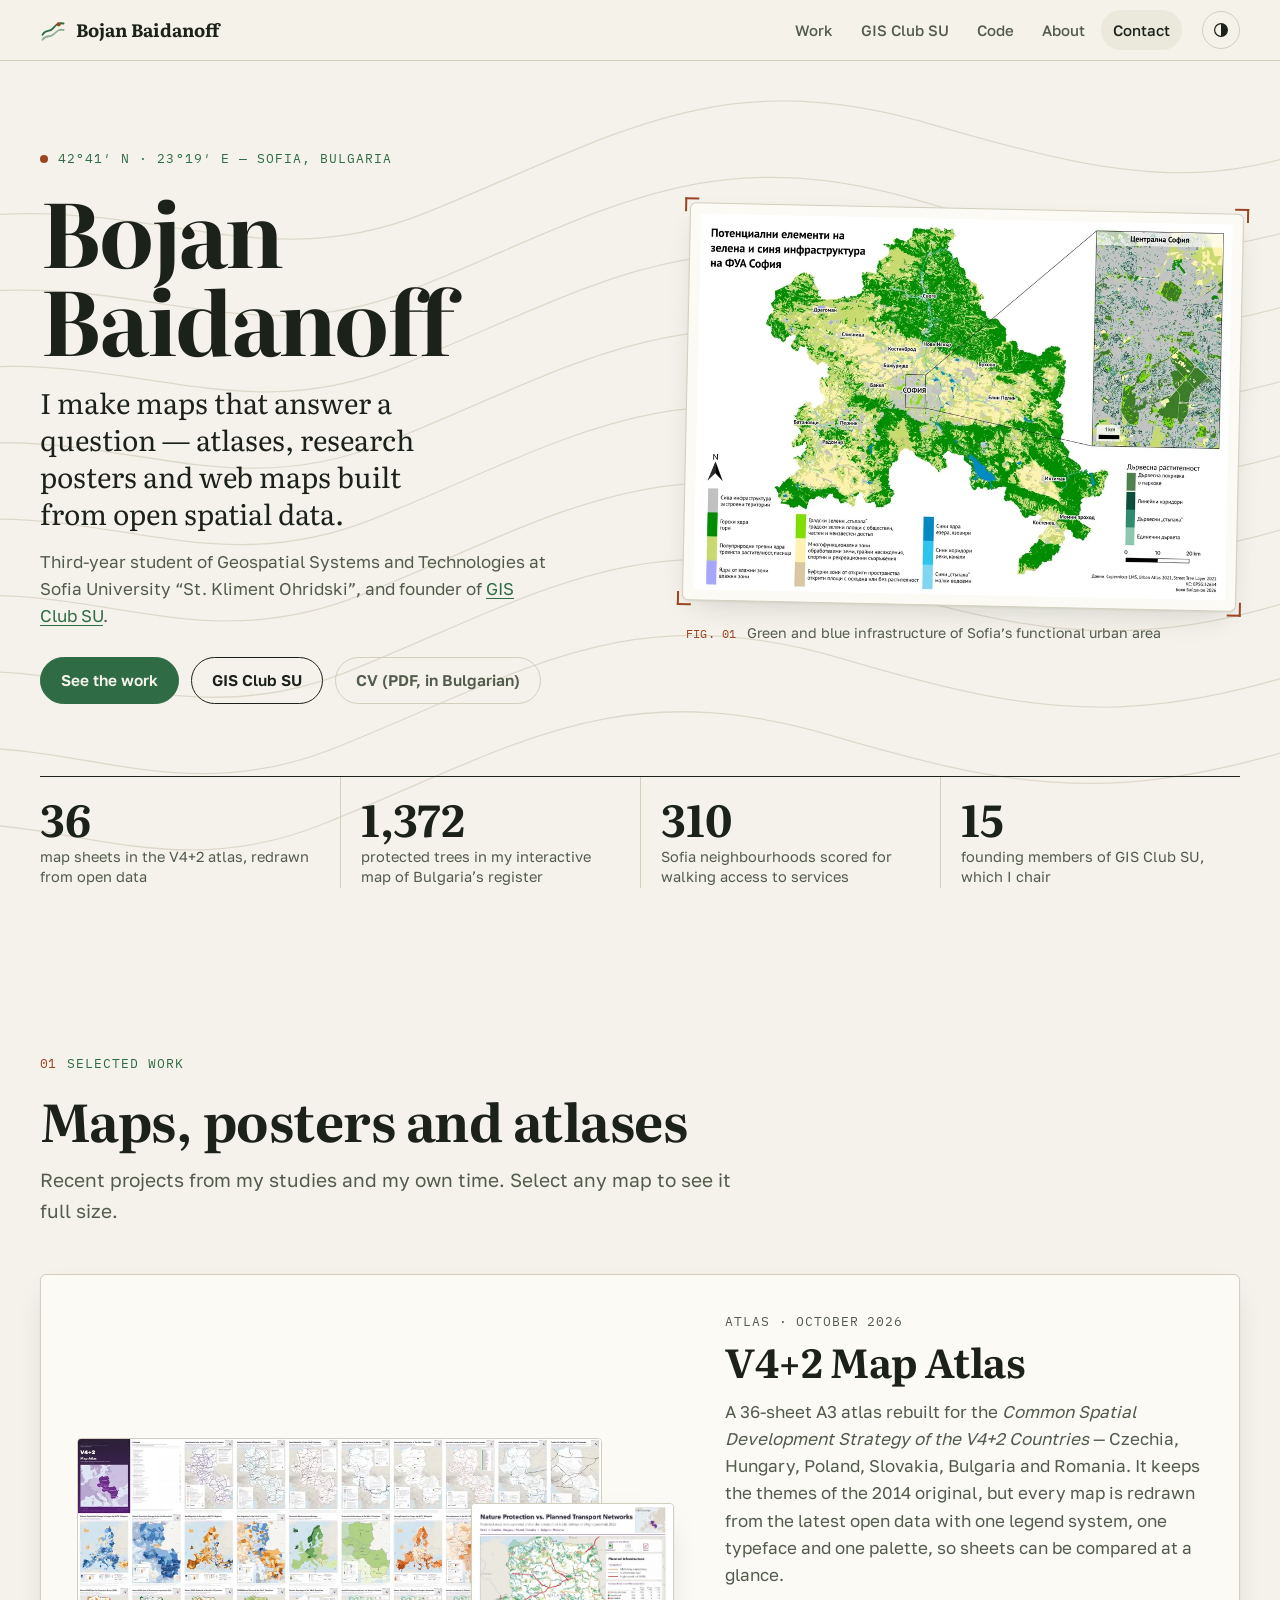
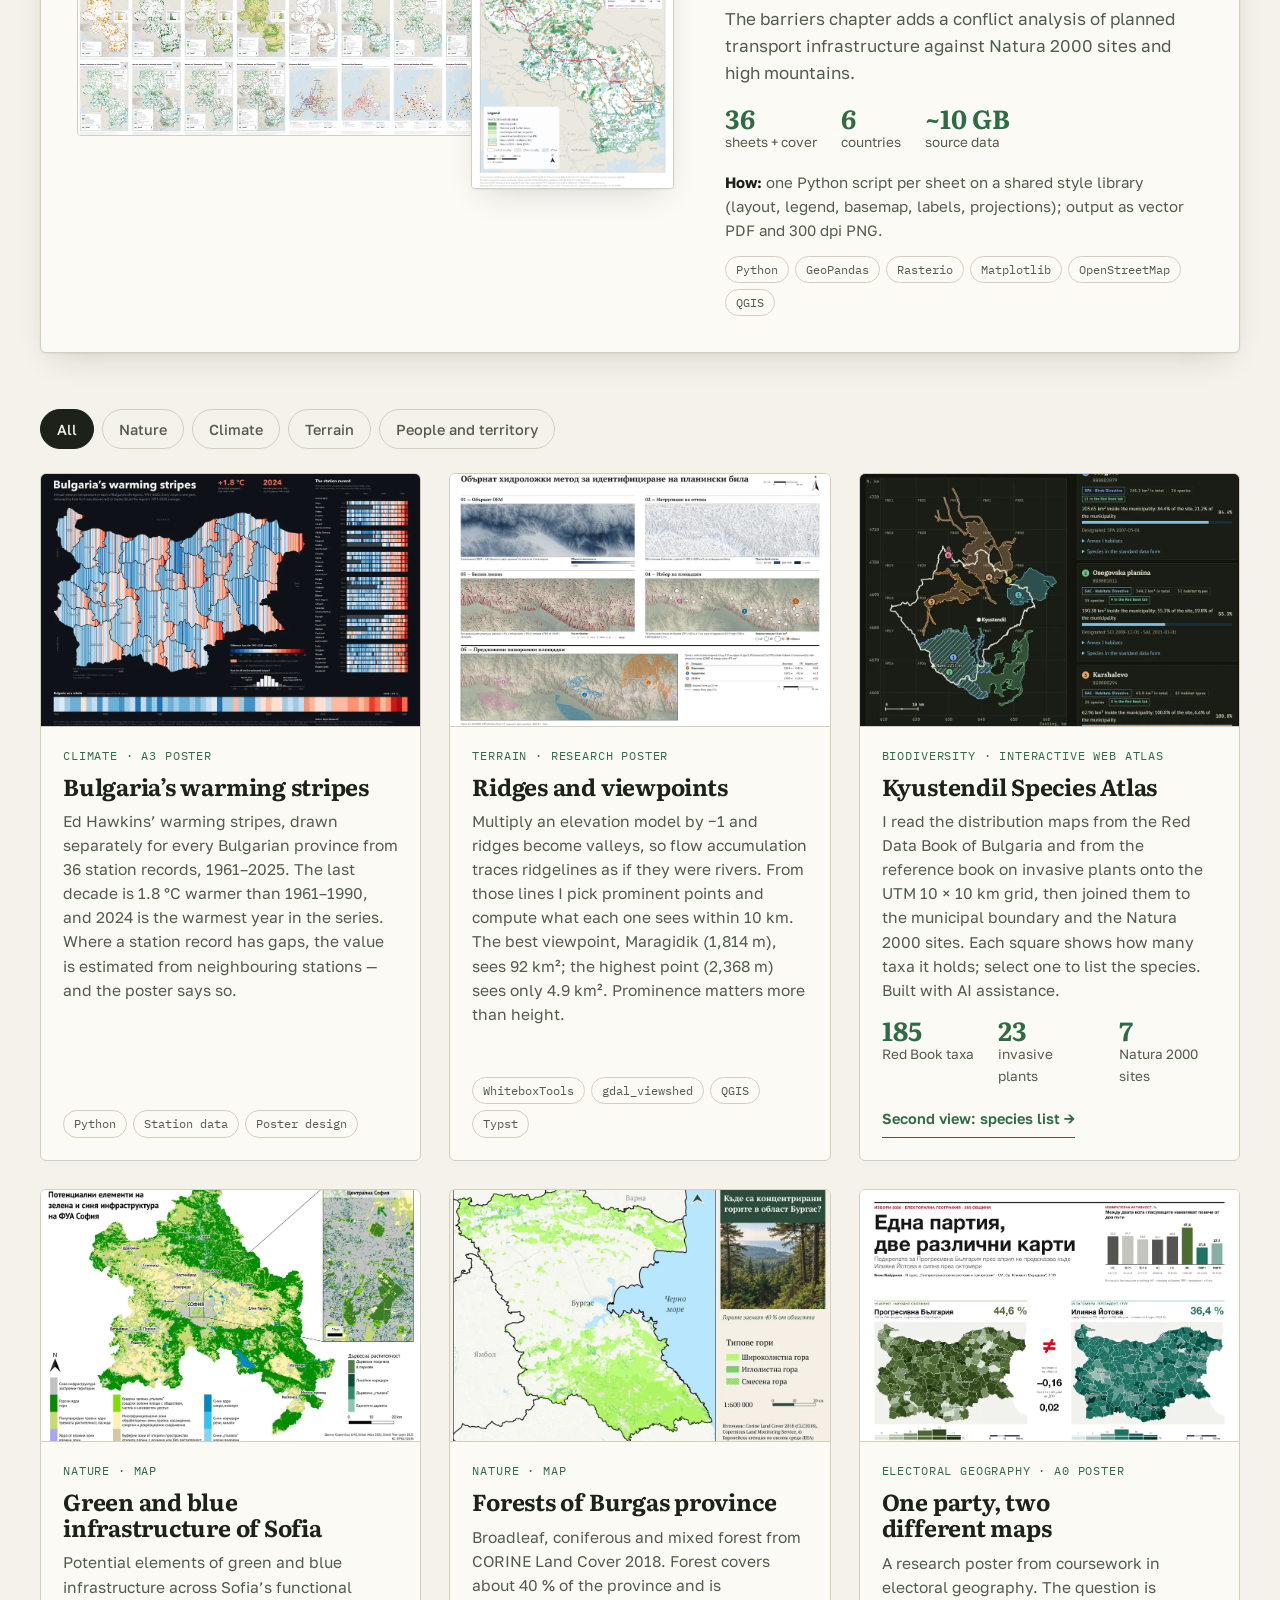
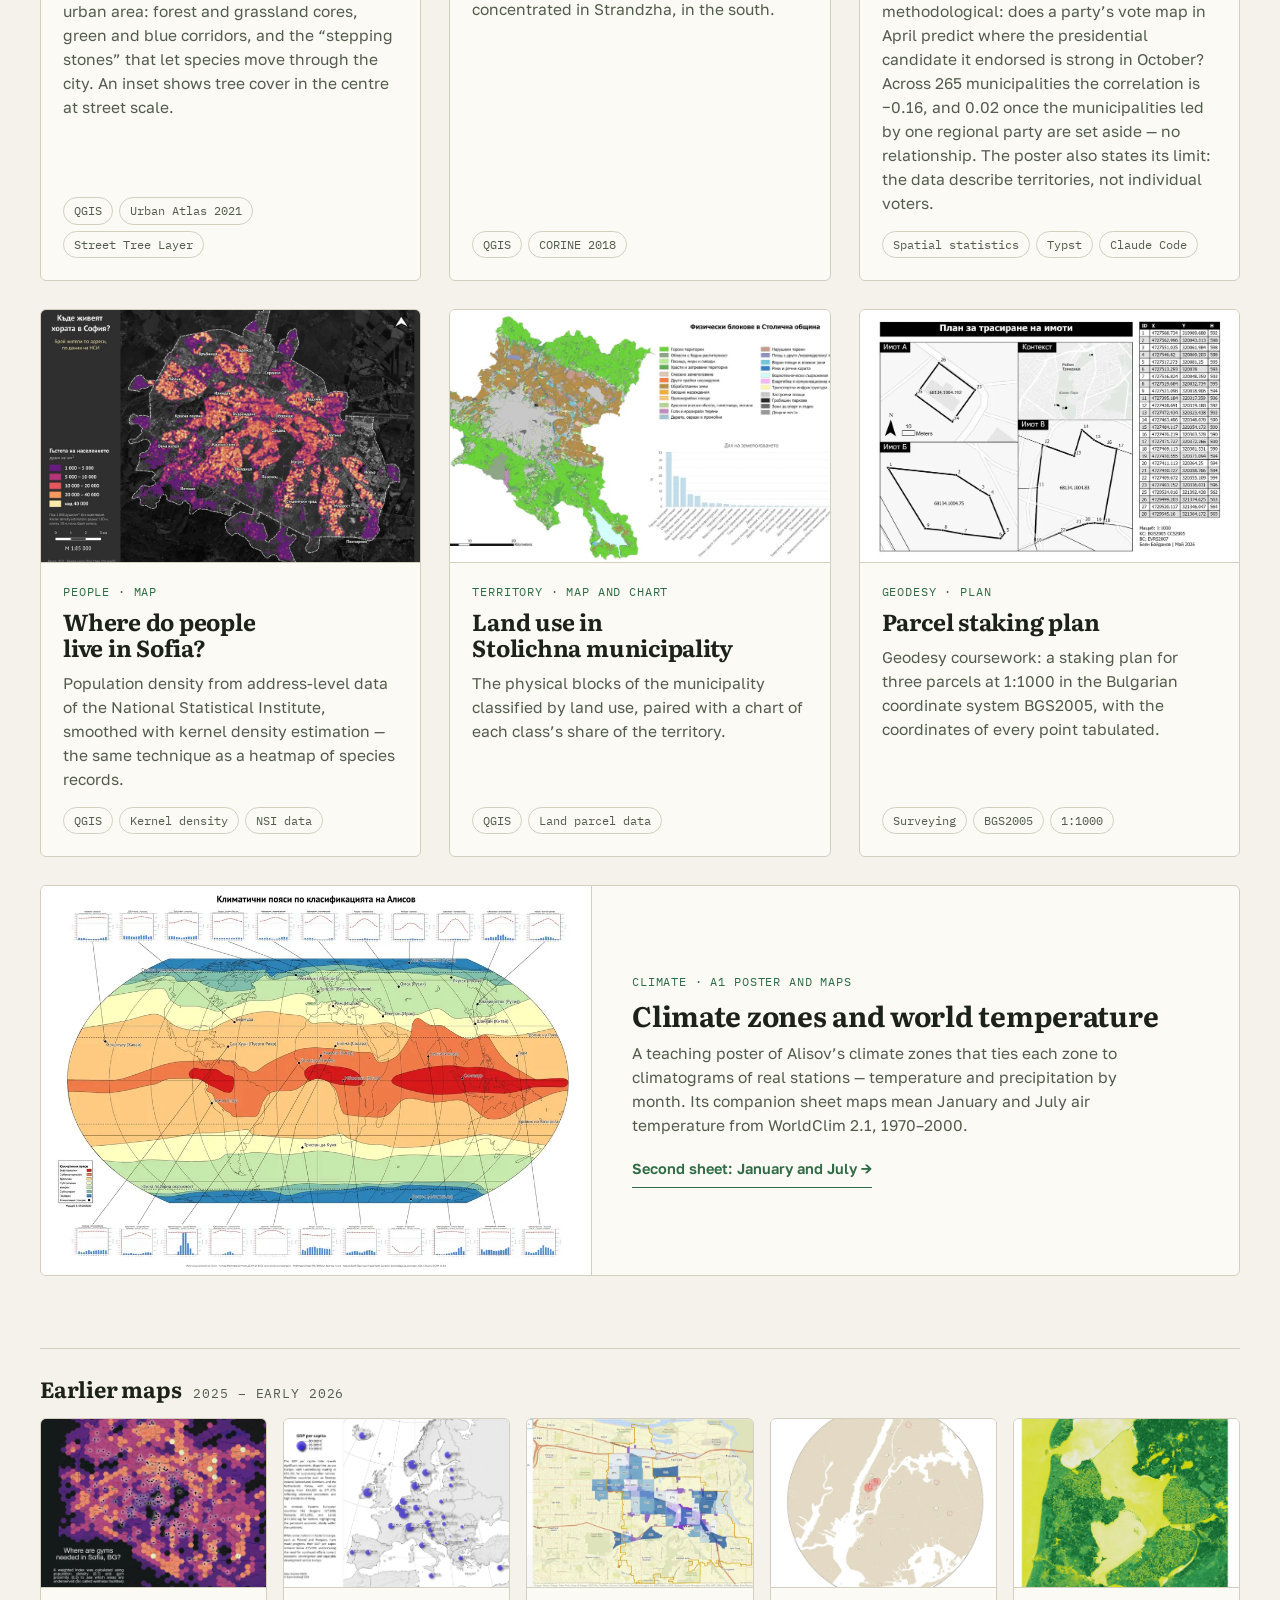
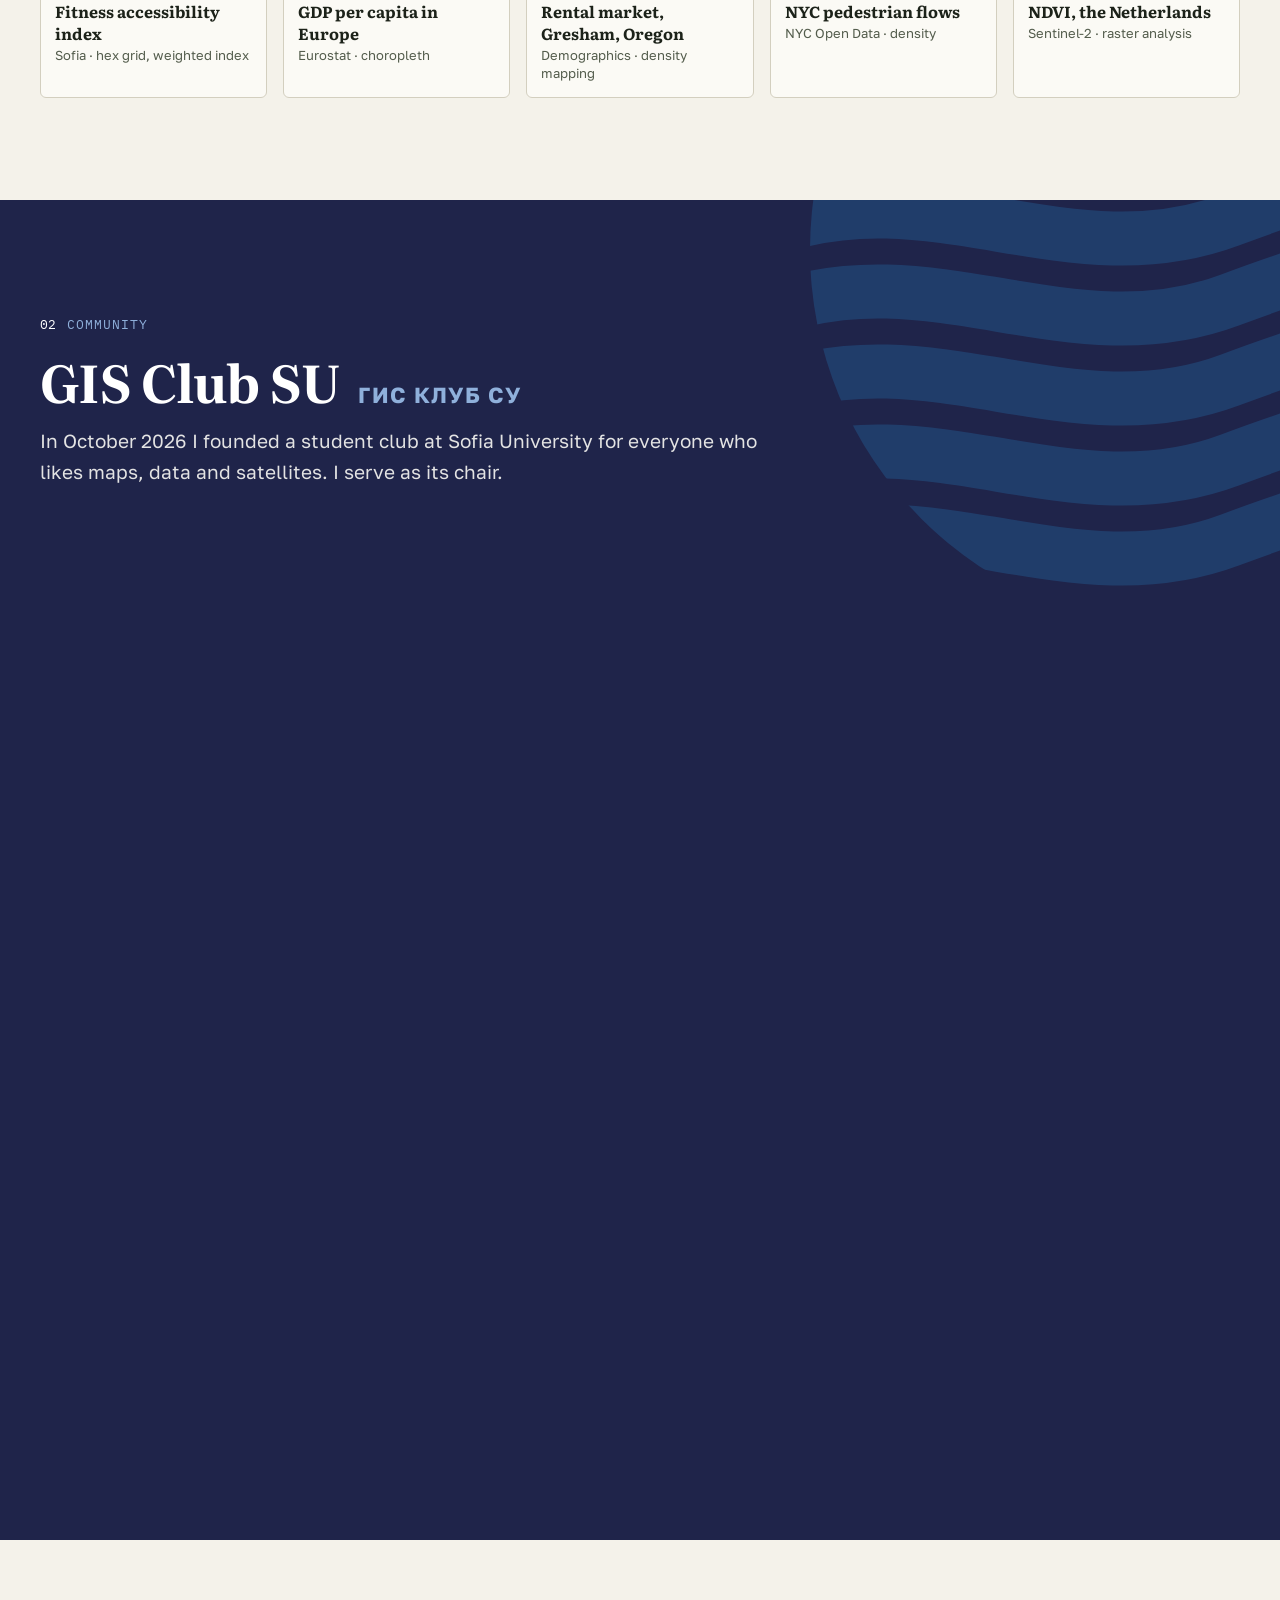
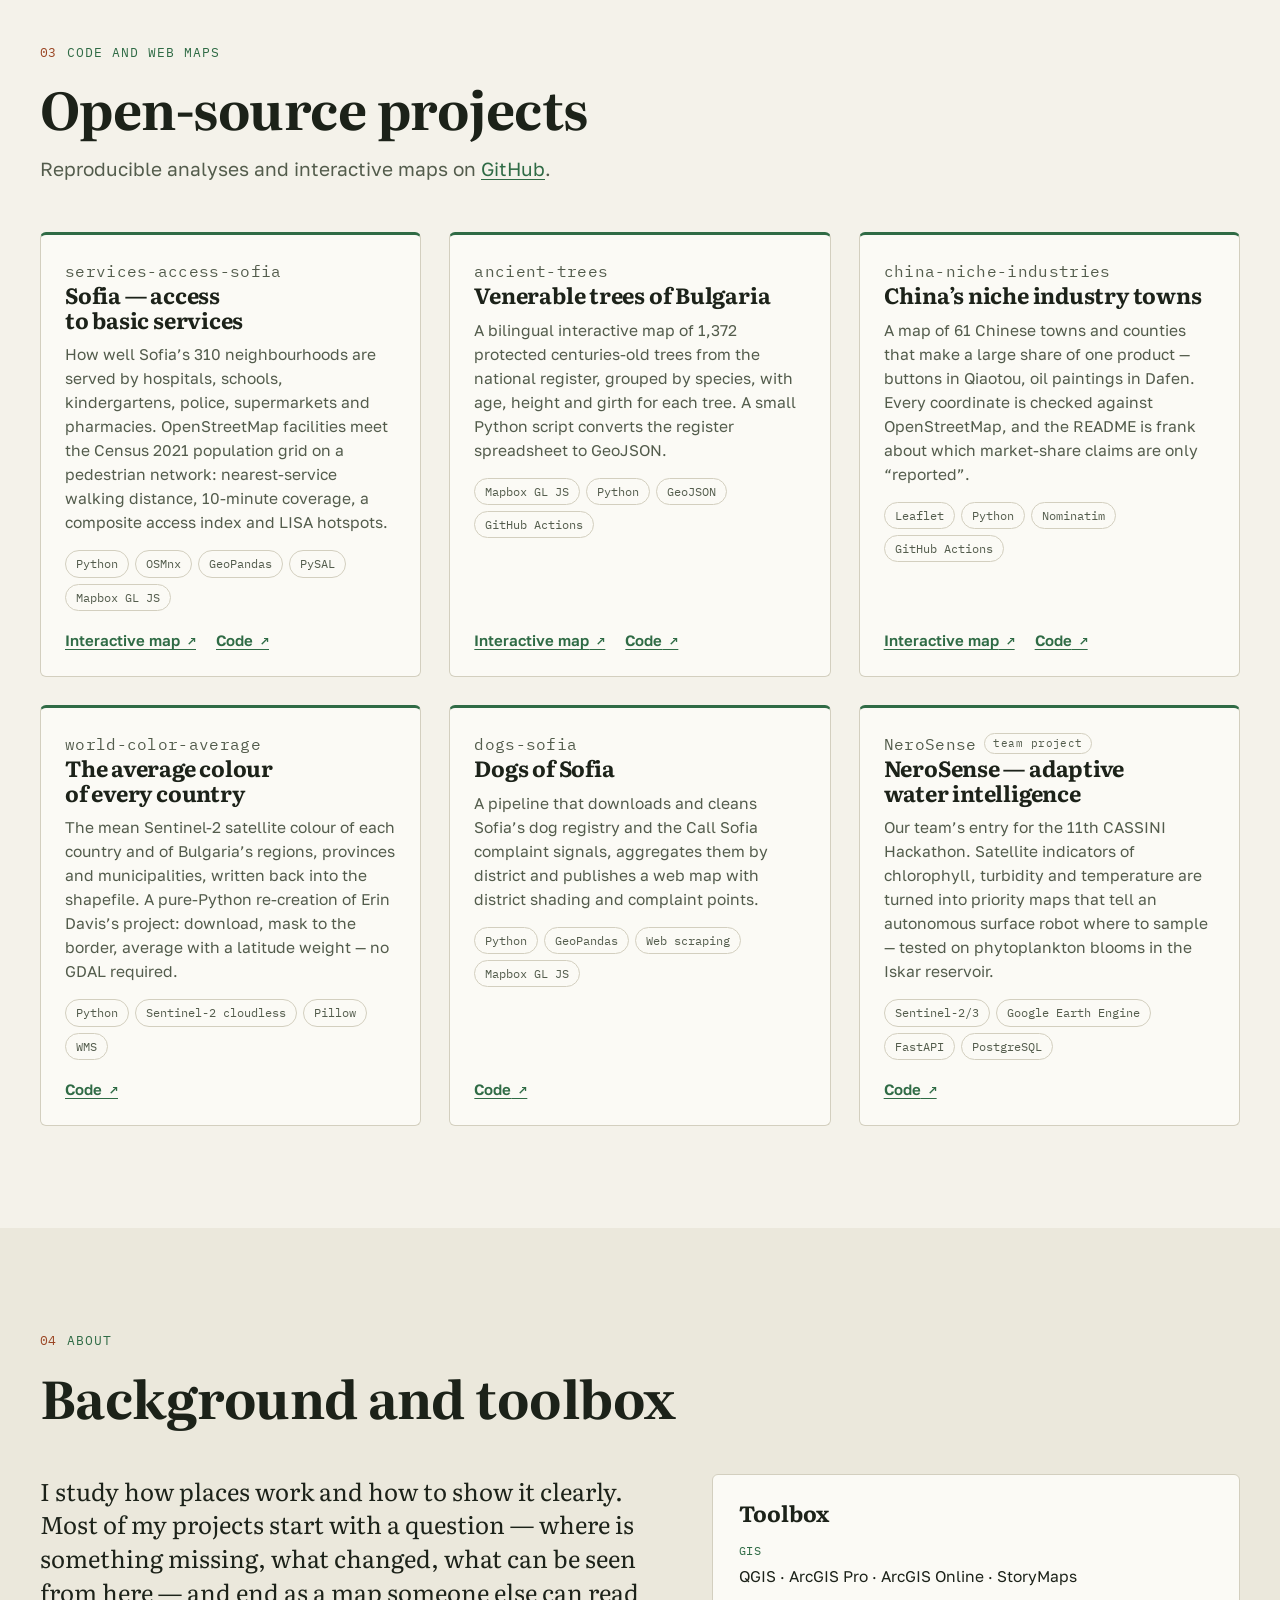
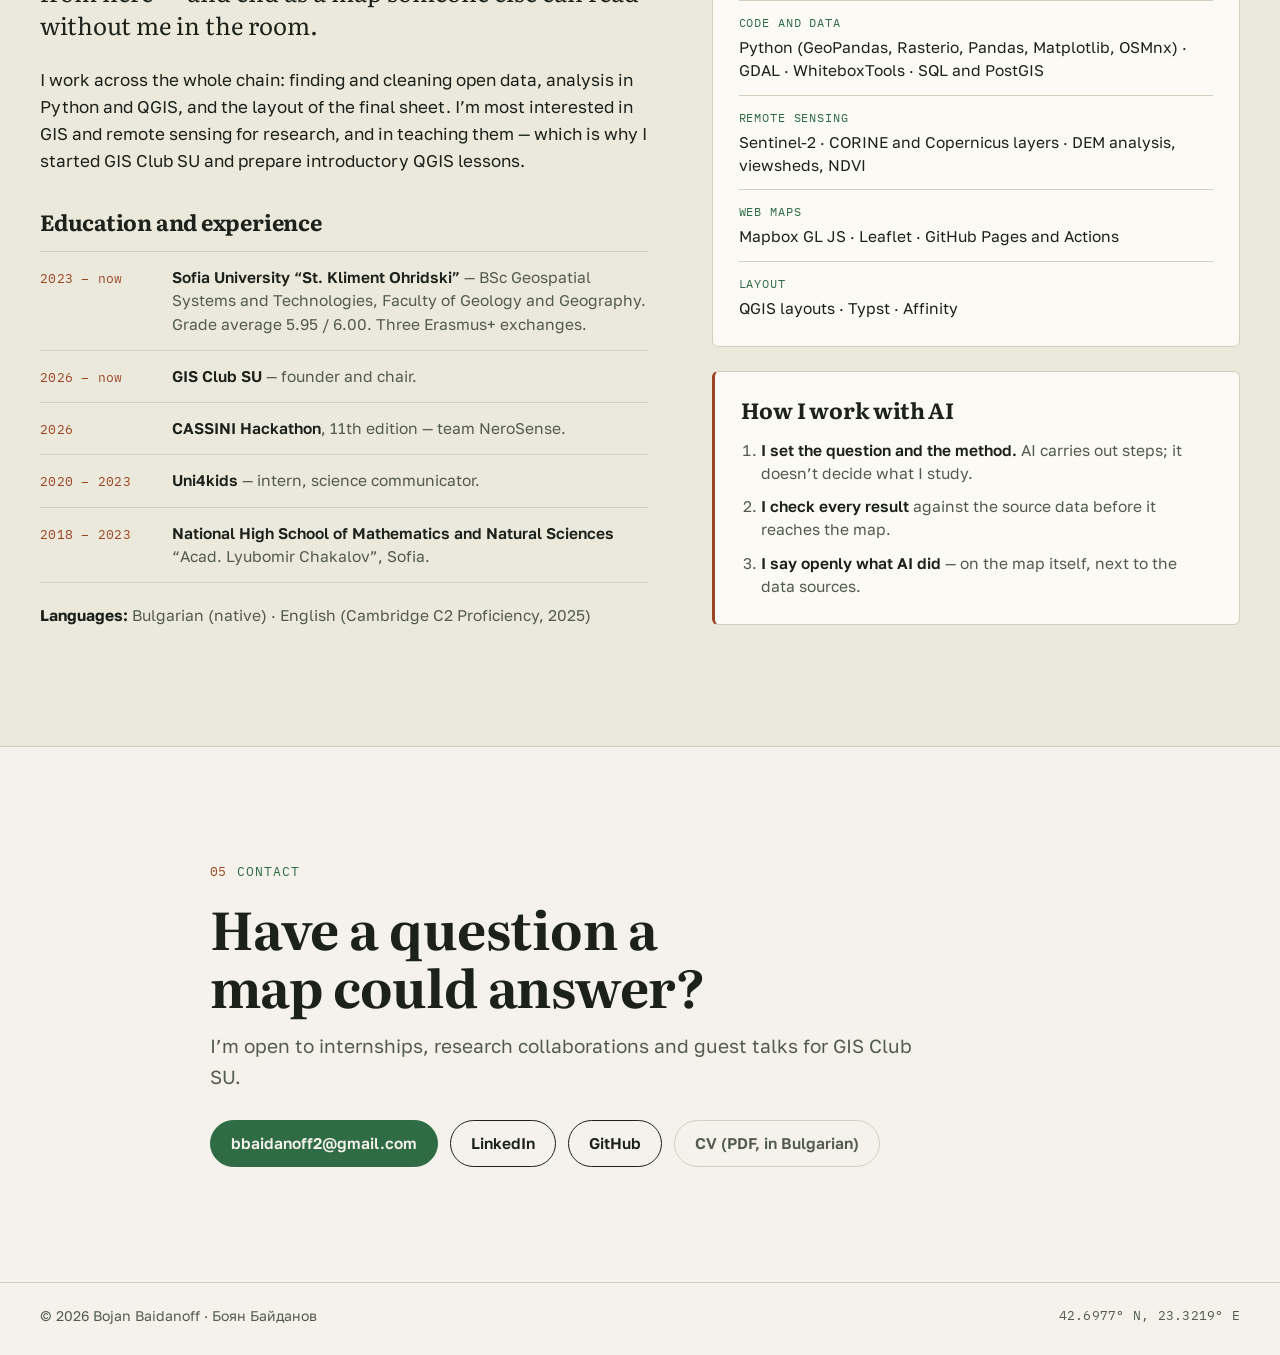
==== index.html @ 21ef4bf0 "Rebuild portfolio as a static site with new projects and GIS Club SU Replace the Jekyll minimal-them" ====
<!doctype html>
<html lang="en">
<head>
<meta charset="utf-8">
<meta name="viewport" content="width=device-width, initial-scale=1">
<title>Bojan Baidanoff — GIS, cartography and spatial analysis</title>
<meta name="description" content="Portfolio of Bojan Baidanoff, Geospatial Systems and Technologies student at Sofia University and founder of GIS Club SU: map atlases, climate and terrain posters, biodiversity web atlases and open-source spatial analysis.">
<meta name="author" content="Bojan Baidanoff">
<link rel="canonical" href="https://bbaid.github.io/">
<meta property="og:type" content="website">
<meta property="og:url" content="https://bbaid.github.io/">
<meta property="og:title" content="Bojan Baidanoff — GIS, cartography and spatial analysis">
<meta property="og:description" content="Map atlases, climate and terrain posters, biodiversity web atlases and open-source spatial analysis. Founder of GIS Club SU at Sofia University.">
<meta property="og:image" content="https://bbaid.github.io/assets/img/og-cover.jpg">
<meta name="twitter:card" content="summary_large_image">
<meta name="theme-color" content="#f4f2ea" media="(prefers-color-scheme: light)">
<meta name="theme-color" content="#141a15" media="(prefers-color-scheme: dark)">
<link rel="icon" href="data:image/svg+xml,%3Csvg xmlns='http://www.w3.org/2000/svg' viewBox='0 0 64 64'%3E%3Crect width='64' height='64' rx='12' fill='%231c2219'/%3E%3Cpath d='M10 44c8-14 14-4 22-14s12-12 22-10' fill='none' stroke='%239fd0a8' stroke-width='4' stroke-linecap='round'/%3E%3Cpath d='M10 54c8-12 16-4 24-12s12-10 20-8' fill='none' stroke='%239fd0a8' stroke-width='4' stroke-linecap='round' opacity='.55'/%3E%3Ccircle cx='44' cy='20' r='5' fill='%23e08a63'/%3E%3C/svg%3E">
<link rel="preconnect" href="https://fonts.googleapis.com">
<link rel="preconnect" href="https://fonts.gstatic.com" crossorigin>
<link href="https://fonts.googleapis.com/css2?family=Golos+Text:wght@400;500;600;700&family=IBM+Plex+Mono:wght@400;500&family=Literata:opsz,wght@7..72,400;7..72,600;7..72,700&display=swap" rel="stylesheet">
<link rel="stylesheet" href="assets/css/style.css">
<script>
/* Apply a saved theme before first paint. */
try { var t = localStorage.getItem('theme'); if (t === 'light' || t === 'dark') document.documentElement.dataset.theme = t; } catch (e) {}
</script>
</head>
<body>
<a class="skip" href="#main">Skip to content</a>

<header class="site-header" id="top">
  <div class="wrap header-row">
    <a class="brand" href="#top" aria-label="Bojan Baidanoff, back to top">
      <svg class="brand-mark" viewBox="0 0 32 32" aria-hidden="true"><path d="M3 22c5-8 8-2 13-8s7-7 13-6" /><path d="M3 28c5-7 9-2 14-7s7-6 12-5" /><circle cx="23" cy="9" r="2.6" /></svg>
      <span class="brand-name">Bojan Baidanoff</span>
    </a>
    <nav class="nav" aria-label="Sections">
      <a href="#work">Work</a>
      <a href="#club">GIS Club SU</a>
      <a href="#code">Code</a>
      <a href="#about">About</a>
      <a href="#contact">Contact</a>
    </nav>
    <button class="theme-toggle" type="button" id="themeToggle" aria-label="Switch colour theme">
      <svg viewBox="0 0 24 24" aria-hidden="true"><circle cx="12" cy="12" r="8.5" /><path d="M12 3.5v17a8.5 8.5 0 0 0 0-17z" class="half" /></svg>
    </button>
  </div>
</header>

<main id="main">

<!-- ───────────── Hero ───────────── -->
<section class="hero">
  <svg class="hero-contours" viewBox="0 0 1200 700" preserveAspectRatio="xMidYMid slice" aria-hidden="true">
    <g fill="none" stroke="currentColor" stroke-width="1">
      <path d="M-20 560C120 500 210 600 360 540S590 420 760 470s250 60 470-30"/>
      <path d="M-20 500C130 440 220 540 370 480S600 360 770 410s250 60 460-30"/>
      <path d="M-20 440C140 380 230 480 380 420S610 300 780 350s250 60 450-30"/>
      <path d="M-20 380C150 320 240 420 390 360S620 240 790 290s250 60 440-30"/>
      <path d="M-20 320C160 260 250 360 400 300S630 180 800 230s250 60 430-30"/>
      <path d="M-20 260C170 200 260 300 410 240S640 120 810 170s250 60 420-30"/>
      <path d="M-20 200C180 140 270 240 420 180S650 60 820 110s250 60 410-30"/>
      <path d="M-20 140C190 80 280 180 430 120S660 0 830 50s250 60 400-30"/>
      <path d="M-20 620C110 560 200 660 350 600S580 480 750 530s250 60 480-30"/>
    </g>
  </svg>
  <div class="wrap hero-grid">
    <div class="hero-text">
      <p class="eyebrow"><span class="dot"></span>42°41′ N · 23°19′ E — Sofia, Bulgaria</p>
      <h1>Bojan Baidanoff</h1>
      <p class="hero-lead">I make maps that answer a question — atlases, research posters and web maps built from open spatial data.</p>
      <p class="hero-sub">Third-year student of Geospatial Systems and Technologies at Sofia University “St. Kliment Ohridski”, and founder of <a href="#club">GIS Club SU</a>.</p>
      <div class="cta-row">
        <a class="btn btn-primary" href="#work">See the work</a>
        <a class="btn" href="#club">GIS Club SU</a>
        <a class="btn btn-ghost" href="CV_Bojan_GIS.pdf">CV (PDF, in Bulgarian)</a>
      </div>
    </div>
    <figure class="hero-map">
      <button class="frame" type="button" data-lightbox data-group="gbi" data-full="assets/img/sofia-green-blue.webp" data-caption="Potential elements of green and blue infrastructure in the functional urban area of Sofia, 2026. Data: Copernicus Land Monitoring Service, Urban Atlas 2021, Street Tree Layer 2021.">
        <img src="assets/img/sofia-green-blue-sm.webp" width="1000" height="707" alt="Map of forest and grassland cores, green corridors and water bodies across the functional urban area of Sofia" fetchpriority="high">
        <span class="tick tl"></span><span class="tick tr"></span><span class="tick bl"></span><span class="tick br"></span>
      </button>
      <figcaption><span class="mono">FIG. 01</span> Green and blue infrastructure of Sofia’s functional urban area</figcaption>
    </figure>
  </div>

  <div class="wrap">
    <dl class="facts">
      <div><dt>36</dt><dd>map sheets in the V4+2 atlas, redrawn from open data</dd></div>
      <div><dt>1,372</dt><dd>protected trees in my interactive map of Bulgaria’s register</dd></div>
      <div><dt>310</dt><dd>Sofia neighbourhoods scored for walking access to services</dd></div>
      <div><dt>15</dt><dd>founding members of GIS Club SU, which I chair</dd></div>
    </dl>
  </div>
</section>

<!-- ───────────── Work ───────────── -->
<section class="section" id="work">
  <div class="wrap">
    <header class="section-head">
      <p class="eyebrow"><span class="mono">01</span> Selected work</p>
      <h2>Maps, posters and atlases</h2>
      <p class="section-lead">Recent projects from my studies and my own time. Select any map to see it full size.</p>
    </header>

    <!-- Featured: V4+2 atlas -->
    <article class="feature reveal">
      <div class="feature-media">
        <button class="shot" type="button" data-lightbox data-group="v4" data-full="assets/img/v4-atlas-overview.webp" data-caption="All sheets of the V4+2 Map Atlas side by side: transport, technical infrastructure, population, economy, environment and barriers.">
          <img src="assets/img/v4-atlas-overview-sm.webp" width="1000" height="565" loading="lazy" alt="Contact sheet of all 36 atlas pages in one consistent style">
        </button>
        <button class="shot shot-inset" type="button" data-lightbox data-group="v4" data-full="assets/img/v4-atlas-sheet.webp" data-caption="Sheet from the barriers chapter: nature protection against planned transport networks in the V4+2 countries.">
          <img src="assets/img/v4-atlas-sheet-sm.webp" width="990" height="1400" loading="lazy" alt="Atlas sheet showing protected areas and planned transport corridors across six countries">
        </button>
      </div>
      <div class="feature-body">
        <p class="kicker">Atlas · October 2026</p>
        <h3>V4+2 Map Atlas</h3>
        <p>A 36-sheet A3 atlas rebuilt for the <em>Common Spatial Development Strategy of the V4+2 Countries</em> — Czechia, Hungary, Poland, Slovakia, Bulgaria and Romania. It keeps the themes of the 2014 original, but every map is redrawn from the latest open data with one legend system, one typeface and one palette, so sheets can be compared at a glance.</p>
        <p>The barriers chapter adds a conflict analysis of planned transport infrastructure against Natura 2000 sites and high mountains.</p>
        <dl class="mini-facts">
          <div><dt>36</dt><dd>sheets + cover</dd></div>
          <div><dt>6</dt><dd>countries</dd></div>
          <div><dt>~10 GB</dt><dd>source data</dd></div>
        </dl>
        <p class="method"><b>How:</b> one Python script per sheet on a shared style library (layout, legend, basemap, labels, projections); output as vector PDF and 300 dpi PNG.</p>
        <ul class="tags"><li>Python</li><li>GeoPandas</li><li>Rasterio</li><li>Matplotlib</li><li>OpenStreetMap</li><li>QGIS</li></ul>
      </div>
    </article>

    <div class="filters" role="group" aria-label="Filter projects by theme">
      <button type="button" class="chip is-active" data-filter="all" aria-pressed="true">All</button>
      <button type="button" class="chip" data-filter="nature" aria-pressed="false">Nature</button>
      <button type="button" class="chip" data-filter="climate" aria-pressed="false">Climate</button>
      <button type="button" class="chip" data-filter="terrain" aria-pressed="false">Terrain</button>
      <button type="button" class="chip" data-filter="people" aria-pressed="false">People and territory</button>
    </div>

    <div class="grid" id="projectGrid">

      <article class="card reveal" data-cat="climate">
        <button class="card-media" type="button" data-lightbox data-group="stripes" data-full="assets/img/warming-stripes.webp" data-caption="Bulgaria’s warming stripes: one set of stripes per province, 1961–2025, with the records of 36 stations.">
          <img src="assets/img/warming-stripes-sm.webp" width="1000" height="707" loading="lazy" alt="Dark poster of Bulgaria where each province is filled with blue-to-red climate stripes">
        </button>
        <div class="card-body">
          <p class="kicker">Climate · A3 poster</p>
          <h3>Bulgaria’s warming stripes</h3>
          <p>Ed Hawkins’ warming stripes, drawn separately for every Bulgarian province from 36 station records, 1961–2025. The last decade is 1.8 °C warmer than 1961–1990, and 2024 is the warmest year in the series. Where a station record has gaps, the value is estimated from neighbouring stations — and the poster says so.</p>
          <ul class="tags"><li>Python</li><li>Station data</li><li>Poster design</li></ul>
        </div>
      </article>

      <article class="card reveal" data-cat="terrain">
        <button class="card-media" type="button" data-lightbox data-group="ridges" data-full="assets/img/ridges-viewpoints.webp" data-caption="An inverted hydrological method for identifying mountain ridges, in five steps: inverted DEM, flow accumulation, ridgelines, viewpoint selection and visibility.">
          <img src="assets/img/ridges-viewpoints-sm.webp" width="1000" height="707" loading="lazy" alt="Five-panel poster showing an inverted elevation model, flow accumulation, ridgelines and viewsheds">
        </button>
        <div class="card-body">
          <p class="kicker">Terrain · Research poster</p>
          <h3>Ridges and viewpoints</h3>
          <p>Multiply an elevation model by −1 and ridges become valleys, so flow accumulation traces ridgelines as if they were rivers. From those lines I pick prominent points and compute what each one sees within 10 km. The best viewpoint, Maragidik (1,814 m), sees 92 km²; the highest point (2,368 m) sees only 4.9 km². Prominence matters more than height.</p>
          <ul class="tags"><li>WhiteboxTools</li><li>gdal_viewshed</li><li>QGIS</li><li>Typst</li></ul>
        </div>
      </article>

      <article class="card reveal" data-cat="nature">
        <button class="card-media" type="button" data-lightbox data-group="kyustendil" data-full="assets/img/kyustendil-atlas.webp" data-caption="Kyustendil Species Atlas: Natura 2000 sites over the UTM 10 × 10 km grid, with each site’s overlap with the municipality.">
          <img src="assets/img/kyustendil-atlas-sm.webp" width="1000" height="832" loading="lazy" alt="Dark web interface with a map of Kyustendil municipality, protected sites and a 10 km grid">
        </button>
        <div class="card-body">
          <p class="kicker">Biodiversity · Interactive web atlas</p>
          <h3>Kyustendil Species Atlas</h3>
          <p>I read the distribution maps from the Red Data Book of Bulgaria and from the reference book on invasive plants onto the UTM 10 × 10 km grid, then joined them to the municipal boundary and the Natura 2000 sites. Each square shows how many taxa it holds; select one to list the species. Built with AI assistance.</p>
          <dl class="mini-facts">
            <div><dt>185</dt><dd>Red Book taxa</dd></div>
            <div><dt>23</dt><dd>invasive plants</dd></div>
            <div><dt>7</dt><dd>Natura 2000 sites</dd></div>
          </dl>
          <button class="more" type="button" data-lightbox data-group="kyustendil" data-full="assets/img/kyustendil-species.webp" data-caption="Kyustendil Species Atlas: selecting a grid square lists its invasive plants with photos and field notes.">Second view: species list →</button>
        </div>
      </article>

      <article class="card reveal" data-cat="nature">
        <button class="card-media" type="button" data-lightbox data-group="gbi" data-full="assets/img/sofia-green-blue.webp" data-caption="Potential elements of green and blue infrastructure in the functional urban area of Sofia, 2026. Data: Copernicus Land Monitoring Service, Urban Atlas 2021, Street Tree Layer 2021.">
          <img src="assets/img/sofia-green-blue-sm.webp" width="1000" height="707" loading="lazy" alt="Map of forest cores, grassland cores, corridors and water bodies around Sofia, with an inset of the city centre">
        </button>
        <div class="card-body">
          <p class="kicker">Nature · Map</p>
          <h3>Green and blue infrastructure of Sofia</h3>
          <p>Potential elements of green and blue infrastructure across Sofia’s functional urban area: forest and grassland cores, green and blue corridors, and the “stepping stones” that let species move through the city. An inset shows tree cover in the centre at street scale.</p>
          <ul class="tags"><li>QGIS</li><li>Urban Atlas 2021</li><li>Street Tree Layer</li></ul>
        </div>
      </article>

      <article class="card reveal" data-cat="nature">
        <button class="card-media" type="button" data-lightbox data-group="burgas" data-full="assets/img/burgas-forests.webp" data-caption="Where are the forests of Burgas province concentrated? Broadleaf, coniferous and mixed forest from CORINE Land Cover 2018.">
          <img src="assets/img/burgas-forests-sm.webp" width="1000" height="708" loading="lazy" alt="Map of Burgas province with forest cover in shades of green, densest in the south">
        </button>
        <div class="card-body">
          <p class="kicker">Nature · Map</p>
          <h3>Forests of Burgas province</h3>
          <p>Broadleaf, coniferous and mixed forest from CORINE Land Cover 2018. Forest covers about 40 % of the province and is concentrated in Strandzha, in the south.</p>
          <ul class="tags"><li>QGIS</li><li>CORINE 2018</li></ul>
        </div>
      </article>

      <article class="card reveal" data-cat="people">
        <button class="card-media media-top" type="button" data-lightbox data-group="elections" data-full="assets/img/elections-2026.webp" data-caption="“One party, two different maps” — A0 research poster on the electoral geography of Bulgaria’s 2026 elections across 265 municipalities.">
          <img src="assets/img/elections-2026-sm.webp" width="991" height="1400" loading="lazy" alt="Research poster with two choropleth maps of Bulgaria by municipality, a turnout chart and a scatter plot">
        </button>
        <div class="card-body">
          <p class="kicker">Electoral geography · A0 poster</p>
          <h3>One party, two different maps</h3>
          <p>A research poster from coursework in electoral geography. The question is methodological: does a party’s vote map in April predict where the presidential candidate it endorsed is strong in October? Across 265 municipalities the correlation is −0.16, and 0.02 once the municipalities led by one regional party are set aside — no relationship. The poster also states its limit: the data describe territories, not individual voters.</p>
          <ul class="tags"><li>Spatial statistics</li><li>Typst</li><li>Claude Code</li></ul>
        </div>
      </article>

      <article class="card reveal" data-cat="people">
        <button class="card-media" type="button" data-lightbox data-group="population" data-full="assets/img/sofia-population.webp" data-caption="Where do people live in Sofia? Population density from address-level NSI data, smoothed with kernel density estimation.">
          <img src="assets/img/sofia-population-sm.webp" width="1000" height="708" loading="lazy" alt="Dark map of Sofia with population density glowing from purple to orange">
        </button>
        <div class="card-body">
          <p class="kicker">People · Map</p>
          <h3>Where do people live in Sofia?</h3>
          <p>Population density from address-level data of the National Statistical Institute, smoothed with kernel density estimation — the same technique as a heatmap of species records.</p>
          <ul class="tags"><li>QGIS</li><li>Kernel density</li><li>NSI data</li></ul>
        </div>
      </article>

      <article class="card reveal" data-cat="people">
        <button class="card-media" type="button" data-lightbox data-group="landuse" data-full="assets/img/stolichna-landuse.webp" data-caption="Physical blocks in Stolichna municipality by land use, with a chart of each class’s share.">
          <img src="assets/img/stolichna-landuse-sm.webp" width="1000" height="563" loading="lazy" alt="Land-use map of Stolichna municipality next to a bar chart of land-use shares">
        </button>
        <div class="card-body">
          <p class="kicker">Territory · Map and chart</p>
          <h3>Land use in Stolichna municipality</h3>
          <p>The physical blocks of the municipality classified by land use, paired with a chart of each class’s share of the territory.</p>
          <ul class="tags"><li>QGIS</li><li>Land parcel data</li></ul>
        </div>
      </article>

      <article class="card reveal" data-cat="people terrain">
        <button class="card-media" type="button" data-lightbox data-group="staking" data-full="assets/img/staking-plan.webp" data-caption="Staking plan for three parcels at 1:1000 in the Bulgarian coordinate system BGS2005, with the coordinate table of every point.">
          <img src="assets/img/staking-plan-sm.webp" width="1000" height="707" loading="lazy" alt="Black and white survey plan of three parcels with a table of point coordinates">
        </button>
        <div class="card-body">
          <p class="kicker">Geodesy · Plan</p>
          <h3>Parcel staking plan</h3>
          <p>Geodesy coursework: a staking plan for three parcels at 1:1000 in the Bulgarian coordinate system BGS2005, with the coordinates of every point tabulated.</p>
          <ul class="tags"><li>Surveying</li><li>BGS2005</li><li>1:1000</li></ul>
        </div>
      </article>

      <article class="card card-wide reveal" data-cat="climate">
        <button class="card-media" type="button" data-lightbox data-group="climate" data-full="assets/img/alisov-climate.webp" data-caption="Climate zones after Alisov’s classification, with climatograms of stations around the world (A1 poster).">
          <img src="assets/img/alisov-climate-sm.webp" width="1000" height="707" loading="lazy" alt="World map of climate zones in warm and cool bands, surrounded by small station climatograms">
        </button>
        <div class="card-body">
          <p class="kicker">Climate · A1 poster and maps</p>
          <h3>Climate zones and world temperature</h3>
          <p>A teaching poster of Alisov’s climate zones that ties each zone to climatograms of real stations — temperature and precipitation by month. Its companion sheet maps mean January and July air temperature from WorldClim 2.1, 1970–2000.</p>
          <button class="more" type="button" data-lightbox data-group="climate" data-full="assets/img/world-temperature.webp" data-caption="Mean monthly air temperature in January and July, 1970–2000. Source: WorldClim 2.1.">Second sheet: January and July →</button>
        </div>
      </article>

    </div>

    <!-- Earlier work -->
    <div class="earlier reveal">
      <h3 class="sub-head">Earlier maps <span class="mono">2025 – early 2026</span></h3>
      <div class="strip">
        <button class="tile" type="button" data-lightbox data-group="earlier" data-full="assets/img/gym-sofia.webp" data-caption="Where are gyms needed in Sofia? A weighted index on a hexagonal grid: population density (0.7) and distance to the nearest gym (0.3). Data: Meta population, OpenStreetMap.">
          <img src="assets/img/gym-sofia-sm.webp" width="1000" height="1000" loading="lazy" alt="Hexagonal grid map of Sofia in purple and orange showing the need for gyms">
          <span><b>Fitness accessibility index</b>Sofia · hex grid, weighted index</span>
        </button>
        <button class="tile" type="button" data-lightbox data-group="earlier" data-full="assets/img/gdp-europe.webp" data-caption="GDP per capita across Europe, from Eurostat data.">
          <img src="assets/img/gdp-europe-sm.webp" width="1000" height="701" loading="lazy" alt="Choropleth map of Europe by GDP per capita">
          <span><b>GDP per capita in Europe</b>Eurostat · choropleth</span>
        </button>
        <button class="tile" type="button" data-lightbox data-group="earlier" data-full="assets/img/gresham-rentals.webp" data-caption="Rental unit density against age demographics in Gresham, Oregon.">
          <img src="assets/img/gresham-rentals-sm.webp" width="1000" height="456" loading="lazy" alt="Map of Gresham, Oregon showing rental unit density">
          <span><b>Rental market, Gresham, Oregon</b>Demographics · density mapping</span>
        </button>
        <button class="tile" type="button" data-lightbox data-group="earlier" data-full="assets/img/nyc-pedestrians.webp" data-caption="High-traffic pedestrian corridors in New York City, from NYC Open Data.">
          <img src="assets/img/nyc-pedestrians-sm.webp" width="990" height="1400" loading="lazy" alt="Vertical map of Manhattan with pedestrian flow highlighted">
          <span><b>NYC pedestrian flows</b>NYC Open Data · density</span>
        </button>
        <button class="tile" type="button" data-lightbox data-group="earlier" data-full="assets/img/netherlands-ndvi.webp" data-caption="NDVI from Sentinel-2 imagery over the Netherlands.">
          <img src="assets/img/netherlands-ndvi-sm.webp" width="990" height="1400" loading="lazy" alt="Satellite-derived vegetation index map of the Netherlands">
          <span><b>NDVI, the Netherlands</b>Sentinel-2 · raster analysis</span>
        </button>
      </div>
    </div>
  </div>
</section>

<!-- ───────────── GIS Club SU ───────────── -->
<section class="club" id="club">
  <svg class="club-relief" viewBox="0 0 760 760" aria-hidden="true">
    <defs><clipPath id="reliefClip"><circle cx="380" cy="380" r="380"/></clipPath></defs>
    <g clip-path="url(#reliefClip)" fill="none" stroke-linecap="butt">
      <path d="M-40 120C120 60 260 170 420 110s260-80 400-10" stroke-width="54"/>
      <path d="M-40 200C120 140 260 250 420 190s260-80 400-10" stroke-width="54"/>
      <path d="M-40 280C120 220 260 330 420 270s260-80 400-10" stroke-width="54"/>
      <path d="M-40 360C120 300 260 410 420 350s260-80 400-10" stroke-width="54"/>
      <path d="M-40 440C120 380 260 490 420 430s260-80 400-10" stroke-width="54"/>
      <path d="M-40 520C120 460 260 570 420 510s260-80 400-10" stroke-width="54"/>
      <path d="M-40 600C120 540 260 650 420 590s260-80 400-10" stroke-width="54"/>
      <path d="M-40 680C120 620 260 730 420 670s260-80 400-10" stroke-width="54"/>
      <path d="M-40 40C120 -20 260 90 420 30s260-80 400-10" stroke-width="54"/>
    </g>
  </svg>
  <div class="wrap club-wrap">
    <header class="section-head">
      <p class="eyebrow"><span class="mono">02</span> Community</p>
      <h2>GIS Club SU <span class="cyr" lang="bg">ГИС клуб СУ</span></h2>
      <p class="section-lead">In October 2026 I founded a student club at Sofia University for everyone who likes maps, data and satellites. I serve as its chair.</p>
    </header>

    <div class="club-grid">
      <div class="club-story reveal">
        <p>The founding general assembly on 9 October 2026 adopted the club’s statute and elected me chair. Fifteen students signed the founding protocol. The statute sets out how the club runs — a general assembly, a managing board and a chair elected each academic year — so that every next generation can pick up where the last one stopped.</p>
        <p>Membership is free and open to students, lecturers, PhD students and anyone interested in GIS and remote sensing. ArcGIS or QGIS, everyone is welcome.</p>

        <h3 class="club-sub">What the club is for</h3>
        <ul class="club-goals">
          <li><b>Make geospatial technology visible</b> to students and to the public.</li>
          <li><b>Build an informal community</b> where students and lecturers share knowledge and ideas.</li>
          <li><b>Support members’ growth</b>, academic and professional.</li>
          <li><b>Connect the university with industry</b> in geospatial technology.</li>
        </ul>

        <h3 class="club-sub">How</h3>
        <p class="club-how">Public lectures, seminars and workshops · guest speakers from academia and industry · hackathons and map challenges · field trips · partnerships with departments and organisations.</p>

        <p class="club-note">I also designed the club’s visual identity: a Swiss-style system in navy and stepped blues, built around contour bands and a point-cloud image of the university’s Rectorate.</p>
      </div>

      <aside class="club-side reveal">
        <ol class="timeline">
          <li>
            <p class="when">9 October 2026</p>
            <p class="what">Founding general assembly</p>
            <p class="where">Statute adopted · chair elected</p>
          </li>
          <li>
            <p class="when">11 November 2026</p>
            <p class="what">First seminar: Introduction to GIS</p>
            <p class="where">Hands-on with QGIS, using a worksheet I prepared · Room 287, north wing of the Rectorate</p>
          </li>
          <li class="next">
            <p class="when">Next</p>
            <p class="what">Lectures, workshops, hackathons</p>
            <p class="where">Map challenges, field trips and meetings with specialists from the university and industry</p>
          </li>
        </ol>
        <figure class="club-post">
          <button class="shot" type="button" data-lightbox data-group="club" data-full="assets/img/club-seminar.webp" data-caption="Announcement for the first seminar of GIS Club SU, 11 November 2026: “Introduction to GIS — we’ll work with real GIS software (QGIS)”.">
            <img src="assets/img/club-seminar-sm.webp" width="1000" height="1000" loading="lazy" alt="Navy announcement poster in Bulgarian for the club’s first seminar, with contour lines and the club emblem">
          </button>
          <figcaption>
            <img class="emblem" src="assets/img/club-emblem-sm.webp" width="574" height="574" loading="lazy" alt="Club emblem: the Rectorate of Sofia University rendered as a coloured point cloud">
            <span>Announcement for the first seminar, in the club’s visual identity</span>
          </figcaption>
        </figure>
      </aside>
    </div>
  </div>
</section>

<!-- ───────────── Code ───────────── -->
<section class="section" id="code">
  <div class="wrap">
    <header class="section-head">
      <p class="eyebrow"><span class="mono">03</span> Code and web maps</p>
      <h2>Open-source projects</h2>
      <p class="section-lead">Reproducible analyses and interactive maps on <a href="https://github.com/bbaid">GitHub</a>.</p>
    </header>

    <div class="repos">
      <article class="repo reveal">
        <p class="repo-name mono">services-access-sofia</p>
        <h3>Sofia — access to basic services</h3>
        <p>How well Sofia’s 310 neighbourhoods are served by hospitals, schools, kindergartens, police, supermarkets and pharmacies. OpenStreetMap facilities meet the Census 2021 population grid on a pedestrian network: nearest-service walking distance, 10-minute coverage, a composite access index and LISA hotspots.</p>
        <ul class="tags"><li>Python</li><li>OSMnx</li><li>GeoPandas</li><li>PySAL</li><li>Mapbox GL JS</li></ul>
        <p class="links"><a href="https://bbaid.github.io/services-access-sofia/">Interactive map</a><a href="https://github.com/bbaid/services-access-sofia">Code</a></p>
      </article>

      <article class="repo reveal">
        <p class="repo-name mono">ancient-trees</p>
        <h3>Venerable trees of Bulgaria</h3>
        <p>A bilingual interactive map of 1,372 protected centuries-old trees from the national register, grouped by species, with age, height and girth for each tree. A small Python script converts the register spreadsheet to GeoJSON.</p>
        <ul class="tags"><li>Mapbox GL JS</li><li>Python</li><li>GeoJSON</li><li>GitHub Actions</li></ul>
        <p class="links"><a href="https://bbaid.github.io/ancient-trees/">Interactive map</a><a href="https://github.com/bbaid/ancient-trees">Code</a></p>
      </article>

      <article class="repo reveal">
        <p class="repo-name mono">china-niche-industries</p>
        <h3>China’s niche industry towns</h3>
        <p>A map of 61 Chinese towns and counties that make a large share of one product — buttons in Qiaotou, oil paintings in Dafen. Every coordinate is checked against OpenStreetMap, and the README is frank about which market-share claims are only “reported”.</p>
        <ul class="tags"><li>Leaflet</li><li>Python</li><li>Nominatim</li><li>GitHub Actions</li></ul>
        <p class="links"><a href="https://bbaid.github.io/china-niche-industries/">Interactive map</a><a href="https://github.com/bbaid/china-niche-industries">Code</a></p>
      </article>

      <article class="repo reveal">
        <p class="repo-name mono">world-color-average</p>
        <h3>The average colour of every country</h3>
        <p>The mean Sentinel-2 satellite colour of each country and of Bulgaria’s regions, provinces and municipalities, written back into the shapefile. A pure-Python re-creation of Erin Davis’s project: download, mask to the border, average with a latitude weight — no GDAL required.</p>
        <ul class="tags"><li>Python</li><li>Sentinel-2 cloudless</li><li>Pillow</li><li>WMS</li></ul>
        <p class="links"><a href="https://github.com/bbaid/world-color-average">Code</a></p>
      </article>

      <article class="repo reveal">
        <p class="repo-name mono">dogs-sofia</p>
        <h3>Dogs of Sofia</h3>
        <p>A pipeline that downloads and cleans Sofia’s dog registry and the Call Sofia complaint signals, aggregates them by district and publishes a web map with district shading and complaint points.</p>
        <ul class="tags"><li>Python</li><li>GeoPandas</li><li>Web scraping</li><li>Mapbox GL JS</li></ul>
        <p class="links"><a href="https://github.com/bbaid/dogs-sofia">Code</a></p>
      </article>

      <article class="repo reveal">
        <p class="repo-name mono">NeroSense <span class="badge">team project</span></p>
        <h3>NeroSense — adaptive water intelligence</h3>
        <p>Our team’s entry for the 11th CASSINI Hackathon. Satellite indicators of chlorophyll, turbidity and temperature are turned into priority maps that tell an autonomous surface robot where to sample — tested on phytoplankton blooms in the Iskar reservoir.</p>
        <ul class="tags"><li>Sentinel-2/3</li><li>Google Earth Engine</li><li>FastAPI</li><li>PostgreSQL</li></ul>
        <p class="links"><a href="https://github.com/nikolayVv/NeroSense">Code</a></p>
      </article>
    </div>
  </div>
</section>

<!-- ───────────── About ───────────── -->
<section class="section section-alt" id="about">
  <div class="wrap">
    <header class="section-head">
      <p class="eyebrow"><span class="mono">04</span> About</p>
      <h2>Background and toolbox</h2>
    </header>

    <div class="about-grid">
      <div class="about-bio reveal">
        <p class="lead-para">I study how places work and how to show it clearly. Most of my projects start with a question — where is something missing, what changed, what can be seen from here — and end as a map someone else can read without me in the room.</p>
        <p>I work across the whole chain: finding and cleaning open data, analysis in Python and QGIS, and the layout of the final sheet. I’m most interested in GIS and remote sensing for research, and in teaching them — which is why I started GIS Club SU and prepare introductory QGIS lessons.</p>

        <h3 class="sub-head">Education and experience</h3>
        <ul class="cv">
          <li>
            <span class="cv-when mono">2023 – now</span>
            <span><b>Sofia University “St. Kliment Ohridski”</b> — BSc Geospatial Systems and Technologies, Faculty of Geology and Geography. Grade average 5.95 / 6.00. Three Erasmus+ exchanges.</span>
          </li>
          <li>
            <span class="cv-when mono">2026 – now</span>
            <span><b>GIS Club SU</b> — founder and chair.</span>
          </li>
          <li>
            <span class="cv-when mono">2026</span>
            <span><b>CASSINI Hackathon</b>, 11th edition — team NeroSense.</span>
          </li>
          <li>
            <span class="cv-when mono">2020 – 2023</span>
            <span><b>Uni4kids</b> — intern, science communicator.</span>
          </li>
          <li>
            <span class="cv-when mono">2018 – 2023</span>
            <span><b>National High School of Mathematics and Natural Sciences</b> “Acad. Lyubomir Chakalov”, Sofia.</span>
          </li>
        </ul>
        <p class="langs"><b>Languages:</b> Bulgarian (native) · English (Cambridge C2 Proficiency, 2025)</p>
      </div>

      <div class="about-side reveal">
        <div class="toolbox">
          <h3 class="sub-head">Toolbox</h3>
          <dl>
            <div><dt>GIS</dt><dd>QGIS · ArcGIS Pro · ArcGIS Online · StoryMaps</dd></div>
            <div><dt>Code and data</dt><dd>Python (GeoPandas, Rasterio, Pandas, Matplotlib, OSMnx) · GDAL · WhiteboxTools · SQL and PostGIS</dd></div>
            <div><dt>Remote sensing</dt><dd>Sentinel-2 · CORINE and Copernicus layers · DEM analysis, viewsheds, NDVI</dd></div>
            <div><dt>Web maps</dt><dd>Mapbox GL JS · Leaflet · GitHub Pages and Actions</dd></div>
            <div><dt>Layout</dt><dd>QGIS layouts · Typst · Affinity</dd></div>
          </dl>
        </div>

        <div class="ai-note">
          <h3 class="sub-head">How I work with AI</h3>
          <ol>
            <li><b>I set the question and the method.</b> AI carries out steps; it doesn’t decide what I study.</li>
            <li><b>I check every result</b> against the source data before it reaches the map.</li>
            <li><b>I say openly what AI did</b> — on the map itself, next to the data sources.</li>
          </ol>
        </div>
      </div>
    </div>
  </div>
</section>

<!-- ───────────── Contact ───────────── -->
<section class="contact" id="contact">
  <div class="wrap contact-wrap">
    <p class="eyebrow"><span class="mono">05</span> Contact</p>
    <h2>Have a question a map could answer?</h2>
    <p class="section-lead">I’m open to internships, research collaborations and guest talks for GIS Club SU.</p>
    <div class="cta-row">
      <a class="btn btn-primary" href="mailto:bbaidanoff2@gmail.com">bbaidanoff2@gmail.com</a>
      <a class="btn" href="https://www.linkedin.com/in/bbaidanoff/">LinkedIn</a>
      <a class="btn" href="https://github.com/bbaid">GitHub</a>
      <a class="btn btn-ghost" href="CV_Bojan_GIS.pdf">CV (PDF, in Bulgarian)</a>
    </div>
  </div>
</section>

</main>

<footer class="site-footer">
  <div class="wrap footer-row">
    <p>© 2026 Bojan Baidanoff · <span lang="bg">Боян Байданов</span></p>
    <p class="mono">42.6977° N, 23.3219° E</p>
  </div>
</footer>

<!-- Lightbox -->
<dialog class="lightbox" id="lightbox" aria-label="Map viewer">
  <div class="lb-bar">
    <p class="lb-count mono" id="lbCount"></p>
    <button type="button" class="lb-btn" id="lbClose" aria-label="Close">
      <svg viewBox="0 0 24 24" aria-hidden="true"><path d="M5 5l14 14M19 5L5 19"/></svg>
    </button>
  </div>
  <div class="lb-stage">
    <button type="button" class="lb-btn lb-nav" id="lbPrev" aria-label="Previous image">
      <svg viewBox="0 0 24 24" aria-hidden="true"><path d="M15 4l-8 8 8 8"/></svg>
    </button>
    <img id="lbImg" alt="">
    <button type="button" class="lb-btn lb-nav" id="lbNext" aria-label="Next image">
      <svg viewBox="0 0 24 24" aria-hidden="true"><path d="M9 4l8 8-8 8"/></svg>
    </button>
  </div>
  <p class="lb-caption" id="lbCaption"></p>
</dialog>

<script src="assets/js/main.js" defer></script>
</body>
</html>
---- assets/css/style.css ----
/* ─────────────────────────────────────────────────────────
   Bojan Baidanoff — portfolio
   Cartographic editorial: paper tones, serif display,
   mono coordinates. Light and dark themes.
   ───────────────────────────────────────────────────────── */

:root {
  --paper: #f4f2ea;
  --paper-2: #ebe8dc;
  --surface: #fbfaf5;
  --ink: #1c2219;
  --muted: #535c4c;
  --line: #d3cfbf;
  --accent: #2f6b45;
  --accent-ink: #f4f2ea;
  --rust: #9a4523;
  --shadow: 0 1px 2px rgb(28 34 25 / 6%), 0 12px 32px -12px rgb(28 34 25 / 18%);
  --header-bg: rgb(244 242 234 / 82%);

  /* GIS Club SU palette (constant in both themes) */
  --club-navy: #1f244a;
  --club-900: #28345c;
  --club-700: #224e80;
  --club-300: #8fb0db;
  --club-mist: #e3e3e3;

  --serif: "Literata", Georgia, "Times New Roman", serif;
  --sans: "Golos Text", system-ui, -apple-system, "Segoe UI", Roboto, sans-serif;
  --mono: "IBM Plex Mono", ui-monospace, "SFMono-Regular", Menlo, monospace;

  --wrap: 1200px;
  --gutter: clamp(16px, 4vw, 40px);
  --radius: 6px;
  color-scheme: light;
}

@media (prefers-color-scheme: dark) {
  :root:not([data-theme="light"]) {
    --paper: #141a15;
    --paper-2: #19211a;
    --surface: #1d261e;
    --ink: #eef0e6;
    --muted: #a9b5a1;
    --line: #2f3b30;
    --accent: #9fd0a8;
    --accent-ink: #14201a;
    --rust: #e89a74;
    --shadow: 0 1px 2px rgb(0 0 0 / 30%), 0 12px 32px -12px rgb(0 0 0 / 60%);
    --header-bg: rgb(20 26 21 / 82%);
    color-scheme: dark;
  }
}
:root[data-theme="dark"] {
  --paper: #141a15;
  --paper-2: #19211a;
  --surface: #1d261e;
  --ink: #eef0e6;
  --muted: #a9b5a1;
  --line: #2f3b30;
  --accent: #9fd0a8;
  --accent-ink: #14201a;
  --rust: #e89a74;
  --shadow: 0 1px 2px rgb(0 0 0 / 30%), 0 12px 32px -12px rgb(0 0 0 / 60%);
  --header-bg: rgb(20 26 21 / 82%);
  color-scheme: dark;
}

/* ── Base ── */
*, *::before, *::after { box-sizing: border-box; }
html { scroll-behavior: smooth; scroll-padding-top: 76px; -webkit-text-size-adjust: 100%; }
body {
  margin: 0;
  background: var(--paper);
  color: var(--ink);
  font-family: var(--sans);
  font-size: 17px;
  line-height: 1.6;
  -webkit-font-smoothing: antialiased;
  overflow-x: hidden;
}
img { display: block; max-width: 100%; height: auto; }
a { color: var(--accent); text-underline-offset: 3px; text-decoration-thickness: 1px; }
a:hover { text-decoration-thickness: 2px; }
p { margin: 0 0 1em; }
h1, h2, h3 { font-family: var(--serif); font-weight: 700; line-height: 1.12; margin: 0; letter-spacing: -0.01em; text-wrap: balance; }
button { font: inherit; color: inherit; }
:focus-visible { outline: 2px solid var(--accent); outline-offset: 3px; border-radius: 3px; }
.mono { font-family: var(--mono); font-weight: 400; letter-spacing: 0.02em; }
.wrap { width: 100%; max-width: calc(var(--wrap) + 2 * var(--gutter)); margin: 0 auto; padding: 0 var(--gutter); }

.skip { position: absolute; left: -999px; top: 8px; background: var(--ink); color: var(--paper); padding: 8px 14px; border-radius: 4px; z-index: 100; }
.skip:focus { left: 8px; }

/* ── Header ── */
.site-header {
  position: sticky; top: 0; z-index: 50;
  background: var(--header-bg);
  backdrop-filter: saturate(1.4) blur(12px);
  -webkit-backdrop-filter: saturate(1.4) blur(12px);
  border-bottom: 1px solid var(--line);
}
.header-row { display: flex; align-items: center; gap: 20px; min-height: 60px; }
.brand { display: inline-flex; align-items: center; gap: 10px; color: var(--ink); text-decoration: none; font-family: var(--serif); font-weight: 700; font-size: 18px; white-space: nowrap; }
.brand-mark { width: 26px; height: 26px; flex: none; }
.brand-mark path { fill: none; stroke: var(--accent); stroke-width: 2.2; stroke-linecap: round; }
.brand-mark path:nth-child(2) { opacity: 0.5; }
.brand-mark circle { fill: var(--rust); }
.nav { display: flex; gap: 4px; margin-left: auto; overflow-x: auto; scrollbar-width: none; }
.nav::-webkit-scrollbar { display: none; }
.nav a { color: var(--muted); text-decoration: none; font-size: 15px; font-weight: 500; padding: 8px 12px; border-radius: 999px; white-space: nowrap; transition: color 0.15s, background 0.15s; }
.nav a:hover, .nav a.is-current { color: var(--ink); background: var(--paper-2); }
.theme-toggle { flex: none; width: 38px; height: 38px; display: grid; place-items: center; background: none; border: 1px solid var(--line); border-radius: 50%; cursor: pointer; }
.theme-toggle svg { width: 18px; height: 18px; }
.theme-toggle circle { fill: none; stroke: var(--ink); stroke-width: 1.6; }
.theme-toggle .half { fill: var(--ink); }
.theme-toggle:hover { background: var(--paper-2); }

/* ── Shared bits ── */
.eyebrow { font-family: var(--mono); font-size: 13px; letter-spacing: 0.08em; text-transform: uppercase; color: var(--accent); margin: 0 0 16px; display: flex; align-items: center; gap: 10px; }
.eyebrow .mono { color: var(--rust); }
.eyebrow .dot { width: 8px; height: 8px; border-radius: 50%; background: var(--rust); flex: none; }
.kicker { font-family: var(--mono); font-size: 12.5px; letter-spacing: 0.07em; text-transform: uppercase; color: var(--accent); margin: 0 0 8px; }

.btn {
  display: inline-flex; align-items: center; justify-content: center;
  min-height: 46px; padding: 10px 20px;
  border: 1px solid var(--ink); border-radius: 999px;
  color: var(--ink); background: transparent;
  font-weight: 600; font-size: 15.5px; text-decoration: none;
  transition: transform 0.15s, background 0.15s, color 0.15s;
}
.btn:hover { background: var(--ink); color: var(--paper); transform: translateY(-1px); }
.btn-primary { background: var(--accent); border-color: var(--accent); color: var(--accent-ink); }
.btn-primary:hover { background: var(--ink); border-color: var(--ink); color: var(--paper); }
.btn-ghost { border-color: var(--line); color: var(--muted); }
.cta-row { display: flex; flex-wrap: wrap; gap: 12px; }

.tags { list-style: none; display: flex; flex-wrap: wrap; gap: 6px; margin: 14px 0 0; padding: 0; }
.tags li { font-family: var(--mono); font-size: 12px; color: var(--muted); border: 1px solid var(--line); border-radius: 999px; padding: 3px 10px; white-space: nowrap; }

.mini-facts { display: grid; grid-template-columns: repeat(3, minmax(0, auto)); justify-content: start; gap: 8px 24px; margin: 14px 0 0; }
.mini-facts div { display: flex; flex-direction: column; }
.mini-facts dt { font-family: var(--serif); font-weight: 700; font-size: 26px; line-height: 1.1; color: var(--accent); }
.mini-facts dd { margin: 0; font-size: 13.5px; color: var(--muted); }

/* ── Hero ── */
.hero { position: relative; padding: clamp(40px, 7vw, 88px) 0 clamp(36px, 5vw, 64px); overflow: hidden; }
.hero-contours { position: absolute; inset: 0; width: 100%; height: 100%; color: var(--line); opacity: 0.7; pointer-events: none; }
.hero-grid { position: relative; display: grid; grid-template-columns: minmax(0, 1.05fr) minmax(0, 1fr); gap: clamp(28px, 5vw, 64px); align-items: center; }
.hero h1 { font-size: clamp(44px, 7.2vw, 88px); line-height: 1; letter-spacing: -0.025em; margin-bottom: 22px; }
.hero-lead { font-family: var(--serif); font-size: clamp(21px, 2.4vw, 28px); line-height: 1.32; margin-bottom: 16px; max-width: 26ch; text-wrap: balance; }
.hero-sub { color: var(--muted); max-width: 46ch; margin-bottom: 28px; }

.hero-map { margin: 0; }
.frame { position: relative; display: block; width: 100%; padding: 10px; background: var(--surface); border: 1px solid var(--line); border-radius: var(--radius); box-shadow: var(--shadow); cursor: zoom-in; transform: rotate(1.2deg); transition: transform 0.35s cubic-bezier(.2,.7,.2,1); }
.frame:hover { transform: rotate(0deg) scale(1.01); }
.frame img { width: 100%; border-radius: 2px; background: #fff; }
.tick { position: absolute; width: 14px; height: 14px; border: 0 solid var(--rust); }
.tick.tl { top: -6px; left: -6px; border-top-width: 2px; border-left-width: 2px; }
.tick.tr { top: -6px; right: -6px; border-top-width: 2px; border-right-width: 2px; }
.tick.bl { bottom: -6px; left: -6px; border-bottom-width: 2px; border-left-width: 2px; }
.tick.br { bottom: -6px; right: -6px; border-bottom-width: 2px; border-right-width: 2px; }
.hero-map figcaption { margin-top: 16px; font-size: 14px; color: var(--muted); display: flex; gap: 10px; align-items: baseline; }
.hero-map figcaption .mono { color: var(--rust); font-size: 12px; flex: none; }

.facts { position: relative; display: grid; grid-template-columns: repeat(4, minmax(0, 1fr)); gap: 0; margin: clamp(40px, 6vw, 72px) 0 0; border-top: 1px solid var(--ink); }
.facts div { padding: 18px 20px 0 0; }
.facts div + div { padding-left: 20px; border-left: 1px solid var(--line); }
.facts dt { font-family: var(--serif); font-weight: 700; font-size: clamp(30px, 3.6vw, 44px); line-height: 1.05; }
.facts dd { margin: 6px 0 0; font-size: 14.5px; line-height: 1.4; color: var(--muted); }

/* ── Sections ── */
.section { padding: clamp(56px, 8vw, 104px) 0; }
.section-alt { background: var(--paper-2); }
.section-head { max-width: 760px; margin-bottom: clamp(28px, 4vw, 48px); }
.section-head h2, .contact h2 { font-size: clamp(32px, 4.4vw, 52px); }
.section-lead { margin: 16px 0 0; font-size: 19px; color: var(--muted); max-width: 60ch; }
.sub-head { font-size: 22px; margin: 0 0 16px; display: flex; flex-wrap: wrap; align-items: baseline; gap: 12px; }
.sub-head .mono { font-size: 12.5px; color: var(--muted); text-transform: uppercase; letter-spacing: 0.07em; }

/* ── Featured project ── */
.feature { display: grid; grid-template-columns: minmax(0, 1.25fr) minmax(0, 1fr); gap: clamp(24px, 4vw, 56px); align-items: center; padding: clamp(18px, 3vw, 36px); background: var(--surface); border: 1px solid var(--line); border-radius: var(--radius); box-shadow: var(--shadow); }
.feature-media { position: relative; padding: 0 12% 9% 0; }
.shot { display: block; width: 100%; padding: 0; border: 1px solid var(--line); border-radius: 4px; background: #fff; overflow: hidden; cursor: zoom-in; }
.shot img { width: 100%; transition: transform 0.5s cubic-bezier(.2,.7,.2,1); }
.shot:hover img { transform: scale(1.03); }
.shot-inset { position: absolute; right: 0; bottom: 0; width: 34%; box-shadow: var(--shadow); }
.feature-body h3 { font-size: clamp(28px, 3.2vw, 40px); margin-bottom: 14px; }
.feature-body p { color: var(--muted); }
.feature-body .method { font-size: 15px; margin: 16px 0 0; }
.feature-body .method b { color: var(--ink); }

/* ── Filters ── */
.filters { display: flex; flex-wrap: wrap; gap: 8px; margin: clamp(32px, 5vw, 56px) 0 24px; }
.chip { min-height: 40px; padding: 6px 16px; border: 1px solid var(--line); border-radius: 999px; background: transparent; color: var(--muted); font-size: 14.5px; font-weight: 500; cursor: pointer; transition: all 0.15s; }
.chip:hover { border-color: var(--ink); color: var(--ink); }
.chip.is-active { background: var(--ink); border-color: var(--ink); color: var(--paper); }

/* ── Project grid ── */
.grid { display: grid; grid-template-columns: repeat(auto-fill, minmax(min(100%, 340px), 1fr)); gap: clamp(18px, 2.4vw, 28px); }
.card { display: flex; flex-direction: column; background: var(--surface); border: 1px solid var(--line); border-radius: var(--radius); overflow: hidden; transition: transform 0.25s, box-shadow 0.25s, border-color 0.25s; }
.card:hover { transform: translateY(-3px); box-shadow: var(--shadow); border-color: color-mix(in srgb, var(--ink) 30%, var(--line)); }
.card[hidden] { display: none; }
.card-media { position: relative; display: block; width: 100%; aspect-ratio: 3 / 2; padding: 0; border: 0; border-bottom: 1px solid var(--line); background: #fff; overflow: hidden; cursor: zoom-in; }
.card-media img { width: 100%; height: 100%; object-fit: cover; transition: transform 0.6s cubic-bezier(.2,.7,.2,1); }
.card-media.media-top img { object-position: top; }
.card-media:hover img { transform: scale(1.04); }
.card-media::after { content: "View map"; position: absolute; right: 10px; bottom: 10px; font-family: var(--mono); font-size: 11.5px; letter-spacing: 0.05em; text-transform: uppercase; color: #f4f2ea; background: rgb(28 34 25 / 82%); padding: 4px 10px; border-radius: 999px; opacity: 0; transform: translateY(4px); transition: opacity 0.2s, transform 0.2s; }
.card-media:hover::after, .card-media:focus-visible::after { opacity: 1; transform: none; }
.card-body { display: flex; flex-direction: column; flex: 1; padding: 20px 22px 22px; }
.card-body h3 { font-size: 23px; margin-bottom: 10px; }
.card-body p { font-size: 15.5px; line-height: 1.55; color: var(--muted); margin: 0; }
.card-body .kicker { color: var(--accent); margin-bottom: 8px; font-size: 12px; }
.card-body .tags { margin-top: auto; padding-top: 16px; }
.more { align-self: flex-start; margin-top: 14px; padding: 6px 0; min-height: 32px; background: none; border: 0; border-bottom: 1px solid var(--accent); color: var(--accent); font-size: 14.5px; font-weight: 600; cursor: zoom-in; }
.more:hover { border-bottom-width: 2px; }

/* The last card runs the full row on wide screens so the grid ends flush. */
@media (min-width: 1160px) {
  .card-wide { grid-column: 1 / -1; flex-direction: row; }
  .card-wide .card-media { width: 46%; aspect-ratio: auto; min-height: 300px; border-bottom: 0; border-right: 1px solid var(--line); }
  .card-wide .card-body { justify-content: center; padding: 32px 40px; }
  .card-wide .card-body h3 { font-size: 28px; }
  .card-wide .card-body p { max-width: 54ch; }
}

/* ── Earlier work strip ── */
.earlier { margin-top: clamp(40px, 6vw, 72px); padding-top: 28px; border-top: 1px solid var(--line); }
.strip { display: grid; grid-template-columns: repeat(5, minmax(0, 1fr)); gap: 16px; }
.tile { display: flex; flex-direction: column; padding: 0; background: var(--surface); border: 1px solid var(--line); border-radius: var(--radius); overflow: hidden; text-align: left; cursor: zoom-in; transition: transform 0.25s, box-shadow 0.25s; }
.tile:hover { transform: translateY(-3px); box-shadow: var(--shadow); }
.tile img { width: 100%; aspect-ratio: 4 / 3; object-fit: cover; background: #fff; border-bottom: 1px solid var(--line); }
.tile span { display: block; padding: 12px 14px 14px; font-size: 13px; line-height: 1.4; color: var(--muted); }
.tile b { display: block; font-family: var(--serif); font-size: 16px; color: var(--ink); margin-bottom: 2px; }

/* ── GIS Club SU ── */
.club { position: relative; overflow: hidden; background: var(--club-navy); color: #fff; padding: clamp(64px, 9vw, 120px) 0; }
.club-relief { position: absolute; top: -330px; right: -290px; width: 760px; height: 760px; opacity: 0.6; pointer-events: none; }
.club-relief path { stroke: var(--club-700); }
.club-wrap { position: relative; }
.club .eyebrow { color: var(--club-300); }
.club .eyebrow .mono { color: #fff; }
.club h2 { color: #fff; display: flex; flex-wrap: wrap; align-items: baseline; gap: 8px 18px; }
.club h2 .cyr { font-family: var(--sans); font-weight: 700; font-size: 0.42em; letter-spacing: 0.06em; text-transform: uppercase; color: var(--club-300); }
.club .section-lead { color: var(--club-mist); }
.club a { color: var(--club-300); }
.club :focus-visible { outline-color: #fff; }
.club-grid { display: grid; grid-template-columns: minmax(0, 1.15fr) minmax(0, 1fr); gap: clamp(32px, 5vw, 72px); align-items: start; }
.club-story p { color: var(--club-mist); max-width: 60ch; }
.club-sub { font-family: var(--sans); font-size: 13px; font-weight: 700; letter-spacing: 0.1em; text-transform: uppercase; color: var(--club-300); margin: 30px 0 14px; }
.club-goals { list-style: none; margin: 0; padding: 0; display: grid; gap: 0; }
.club-goals li { padding: 12px 0; border-top: 1px solid var(--club-900); color: var(--club-mist); }
.club-goals li:last-child { border-bottom: 1px solid var(--club-900); }
.club-goals b { color: #fff; font-weight: 600; }
.club-how { font-size: 16px; }
.club-note { margin-top: 26px; padding-left: 18px; border-left: 4px solid var(--club-300); font-size: 15.5px; }

.timeline { list-style: none; margin: 0 0 32px; padding: 0; display: grid; gap: 24px; }
.timeline li { padding-left: 22px; border-left: 4px solid var(--club-300); }
.timeline li.next { border-left-style: dotted; }
.timeline p { margin: 0; }
.timeline .when { font-size: clamp(22px, 2.6vw, 30px); font-weight: 700; line-height: 1.15; color: var(--club-300); }
.timeline .what { font-size: 18px; font-weight: 600; color: #fff; margin-top: 4px; }
.timeline .where { font-size: 15px; color: var(--club-mist); margin-top: 2px; }
.club-post { margin: 0; max-width: 420px; }
.club-post .shot { border-color: var(--club-900); background: var(--club-navy); }
.club-post figcaption { display: flex; align-items: center; gap: 12px; margin-top: 14px; font-size: 14px; color: var(--club-mist); }
.emblem { width: 48px; height: 48px; border-radius: 50%; border: 1px solid #fff; object-fit: cover; flex: none; }

/* ── Repos ── */
.repos { display: grid; grid-template-columns: repeat(auto-fill, minmax(min(100%, 340px), 1fr)); gap: clamp(18px, 2.4vw, 28px); }
.repo { display: flex; flex-direction: column; padding: 24px; background: var(--surface); border: 1px solid var(--line); border-top: 3px solid var(--accent); border-radius: var(--radius); }
.repo-name { font-size: 13px; color: var(--rust); margin: 0 0 10px; display: flex; flex-wrap: wrap; align-items: center; gap: 8px; }
.badge { font-size: 11px; color: var(--muted); border: 1px solid var(--line); border-radius: 999px; padding: 1px 8px; letter-spacing: 0.04em; }
.repo h3 { font-size: 22px; margin-bottom: 10px; }
.repo p { font-size: 15.5px; line-height: 1.55; color: var(--muted); margin: 0; }
.repo .tags { margin-top: 16px; }
.repo .links { margin-top: auto; padding-top: 18px; display: flex; gap: 20px; }
.repo .links a { font-weight: 600; font-size: 15px; color: var(--accent); }
.repo .links a::after { content: " ↗"; font-family: var(--mono); font-size: 13px; }

/* ── About ── */
.about-grid { display: grid; grid-template-columns: minmax(0, 1.15fr) minmax(0, 1fr); gap: clamp(32px, 5vw, 72px); align-items: start; }
.lead-para { font-family: var(--serif); font-size: clamp(20px, 2.1vw, 24px); line-height: 1.4; }
.about-bio > p { max-width: 62ch; }
.about-bio .sub-head { margin-top: 36px; }
.cv { list-style: none; margin: 0; padding: 0; }
.cv li { display: grid; grid-template-columns: 116px minmax(0, 1fr); gap: 16px; padding: 14px 0; border-top: 1px solid var(--line); font-size: 15.5px; line-height: 1.5; color: var(--muted); }
.cv li:last-child { border-bottom: 1px solid var(--line); }
.cv b { color: var(--ink); font-weight: 600; }
.cv-when { font-size: 12.5px; color: var(--rust); padding-top: 3px; }
.langs { margin-top: 20px; font-size: 15.5px; color: var(--muted); }
.langs b { color: var(--ink); }

.about-side { display: grid; gap: 24px; }
.toolbox, .ai-note { padding: 26px; background: var(--surface); border: 1px solid var(--line); border-radius: var(--radius); }
.toolbox dl { margin: 0; }
.toolbox dl div { padding: 12px 0; border-top: 1px solid var(--line); }
.toolbox dl div:first-child { border-top: 0; padding-top: 0; }
.toolbox dl div:last-child { padding-bottom: 0; }
.toolbox dt { font-family: var(--mono); font-size: 12px; letter-spacing: 0.07em; text-transform: uppercase; color: var(--accent); margin-bottom: 4px; }
.toolbox dd { margin: 0; font-size: 15.5px; line-height: 1.5; }
.ai-note { border-left: 3px solid var(--rust); }
.ai-note ol { margin: 0; padding-left: 20px; display: grid; gap: 10px; font-size: 15.5px; line-height: 1.5; color: var(--muted); }
.ai-note b { color: var(--ink); font-weight: 600; }

/* ── Contact + footer ── */
.contact { padding: clamp(64px, 9vw, 120px) 0; border-top: 1px solid var(--line); }
.contact-wrap { max-width: calc(860px + 2 * var(--gutter)); }
.contact .section-lead { margin-bottom: 28px; }
.contact .btn { overflow-wrap: anywhere; }
.site-footer { border-top: 1px solid var(--line); padding: 22px 0 28px; font-size: 14px; color: var(--muted); }
.footer-row { display: flex; flex-wrap: wrap; justify-content: space-between; gap: 8px 24px; }
.footer-row p { margin: 0; }
.footer-row .mono { font-size: 12.5px; }

/* ── Lightbox ── */
.lightbox { width: 100vw; height: 100dvh; max-width: none; max-height: none; margin: 0; padding: 0; border: 0; background: rgb(14 18 15 / 96%); color: #eef0e6; }
.lightbox[open] { display: grid; grid-template-rows: auto minmax(0, 1fr) auto; }
.lightbox::backdrop { background: rgb(14 18 15 / 96%); }
.lb-bar { display: flex; align-items: center; justify-content: space-between; padding: 10px 14px; }
.lb-count { margin: 0; font-size: 13px; color: #a9b5a1; padding-left: 6px; }
.lb-stage { position: relative; display: grid; place-items: center; min-height: 0; padding: 0 12px; }
.lb-stage img { max-width: 100%; max-height: 100%; width: auto; height: auto; object-fit: contain; background: #fff; border-radius: 3px; min-height: 0; }
.lb-btn { width: 44px; height: 44px; display: grid; place-items: center; background: rgb(255 255 255 / 8%); border: 1px solid rgb(255 255 255 / 18%); border-radius: 50%; color: #eef0e6; cursor: pointer; }
.lb-btn:hover { background: rgb(255 255 255 / 18%); }
.lb-btn svg { width: 20px; height: 20px; fill: none; stroke: currentColor; stroke-width: 2; stroke-linecap: round; stroke-linejoin: round; }
.lb-btn:focus-visible { outline-color: #fff; }
.lb-nav { position: absolute; top: 50%; transform: translateY(-50%); z-index: 2; background: rgb(14 18 15 / 70%); }
#lbPrev { left: 14px; }
#lbNext { right: 14px; }
.lb-nav[hidden] { display: none; }
.lb-caption { margin: 0 auto; padding: 14px 20px 20px; max-width: 880px; text-align: center; font-size: 15px; line-height: 1.5; color: #d5dccd; }

/* ── Reveal on scroll ── */
.js .reveal { opacity: 0; transform: translateY(18px); transition: opacity 0.6s ease, transform 0.6s cubic-bezier(.2,.7,.2,1); }
.js .reveal.is-in { opacity: 1; transform: none; }

/* ── Responsive ── */
@media (max-width: 980px) {
  .hero-grid, .feature, .club-grid, .about-grid { grid-template-columns: minmax(0, 1fr); }
  .hero-lead { max-width: 30ch; }
  .frame { transform: none; }
  .strip { grid-template-columns: repeat(3, minmax(0, 1fr)); }
  .club-relief { width: 520px; height: 520px; top: -300px; right: -300px; }
  .club-post { max-width: 360px; }
}
@media (max-width: 720px) {
  body { font-size: 16.5px; }
  .brand-name { display: none; }
  .header-row { gap: 10px; }
  .nav { margin-left: 0; flex: 1; }
  .nav a { padding: 8px 10px; }
  .facts { grid-template-columns: repeat(2, minmax(0, 1fr)); }
  .facts div { padding: 16px 12px 16px 0; }
  .facts div + div { padding-left: 16px; }
  .facts div:nth-child(3) { padding-left: 0; border-left: 0; }
  .facts div:nth-child(n+3) { border-top: 1px solid var(--line); }
  .strip { grid-template-columns: repeat(2, minmax(0, 1fr)); }
  .cv li { grid-template-columns: minmax(0, 1fr); gap: 2px; }
  .lb-nav { top: auto; bottom: 10px; transform: none; }
  .cta-row .btn { flex: 1 1 auto; }
}

@media (prefers-reduced-motion: reduce) {
  html { scroll-behavior: auto; }
  *, *::before, *::after { transition-duration: 0.01ms !important; animation-duration: 0.01ms !important; }
  .js .reveal { opacity: 1; transform: none; }
}

@media print {
  .site-header, .theme-toggle, .filters, .lightbox, .hero-contours { display: none !important; }
  .js .reveal { opacity: 1; transform: none; }
  .club { background: #fff; color: #000; }
}
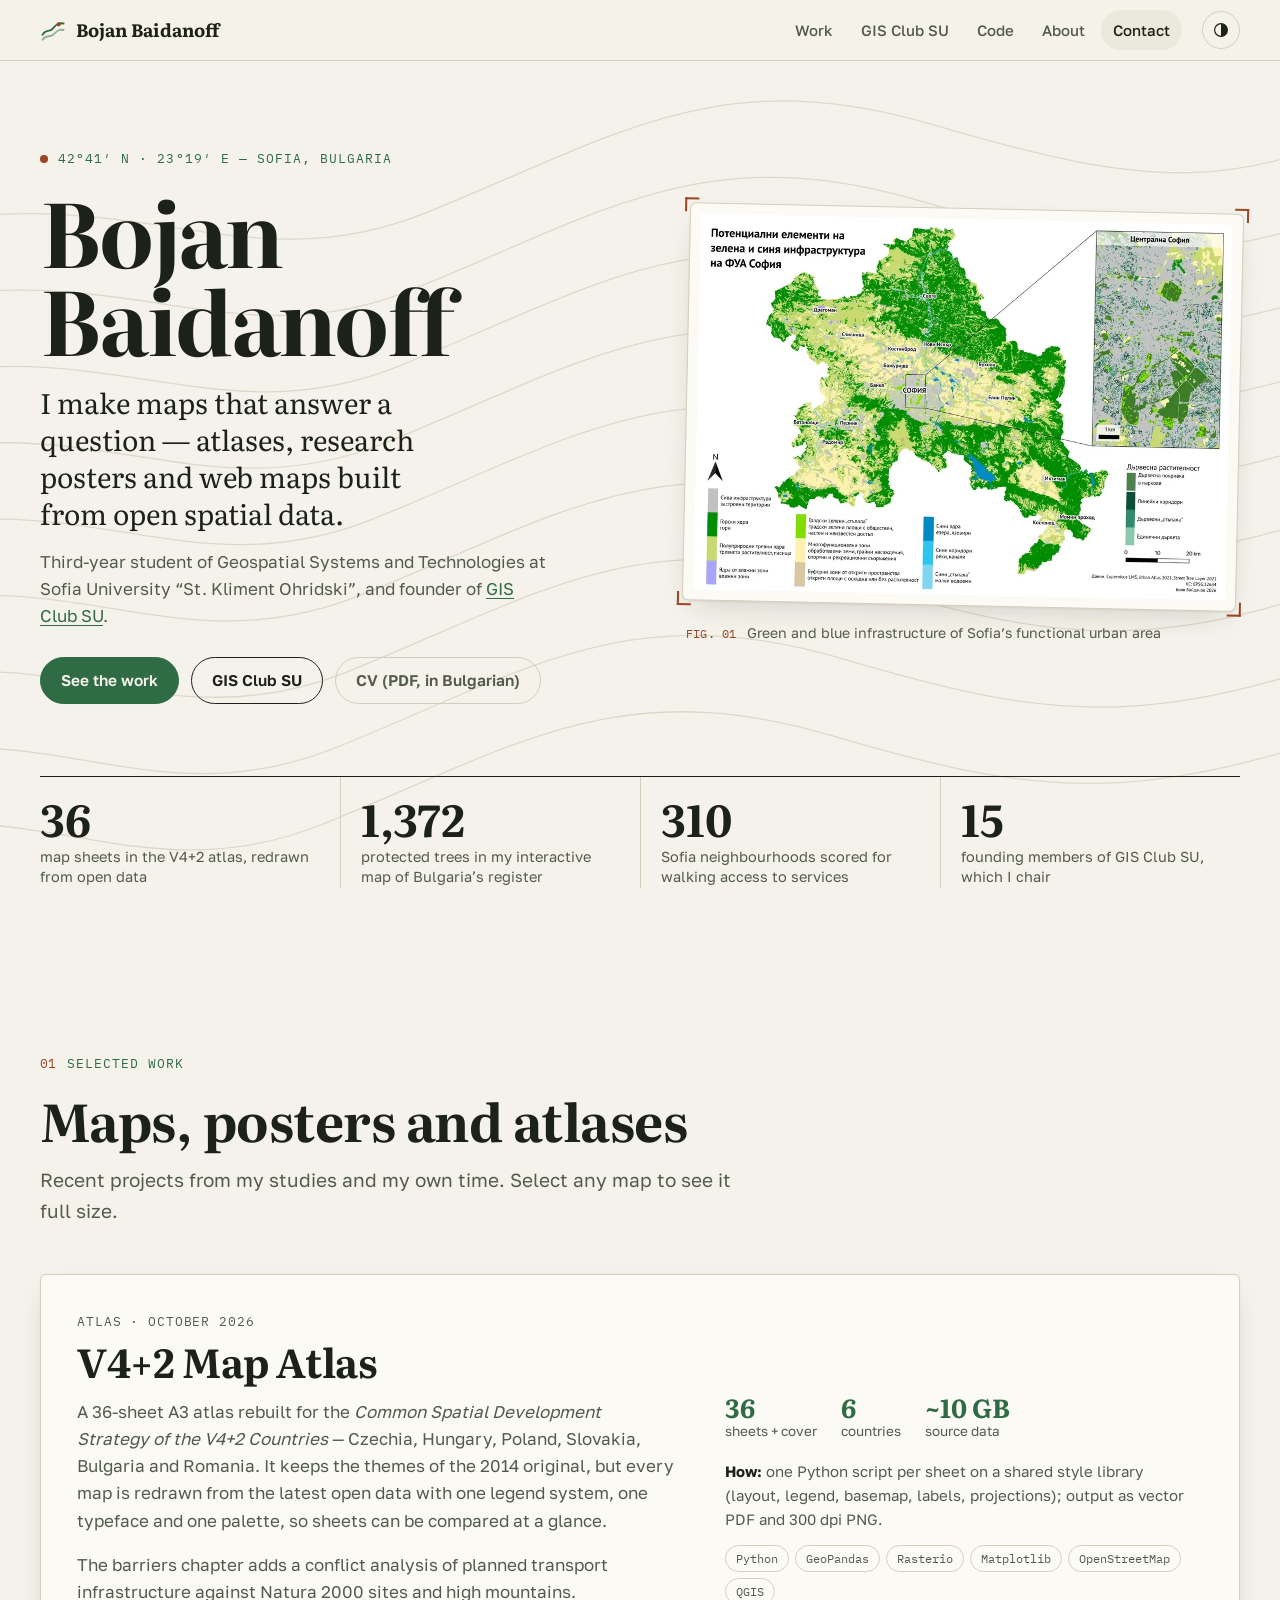
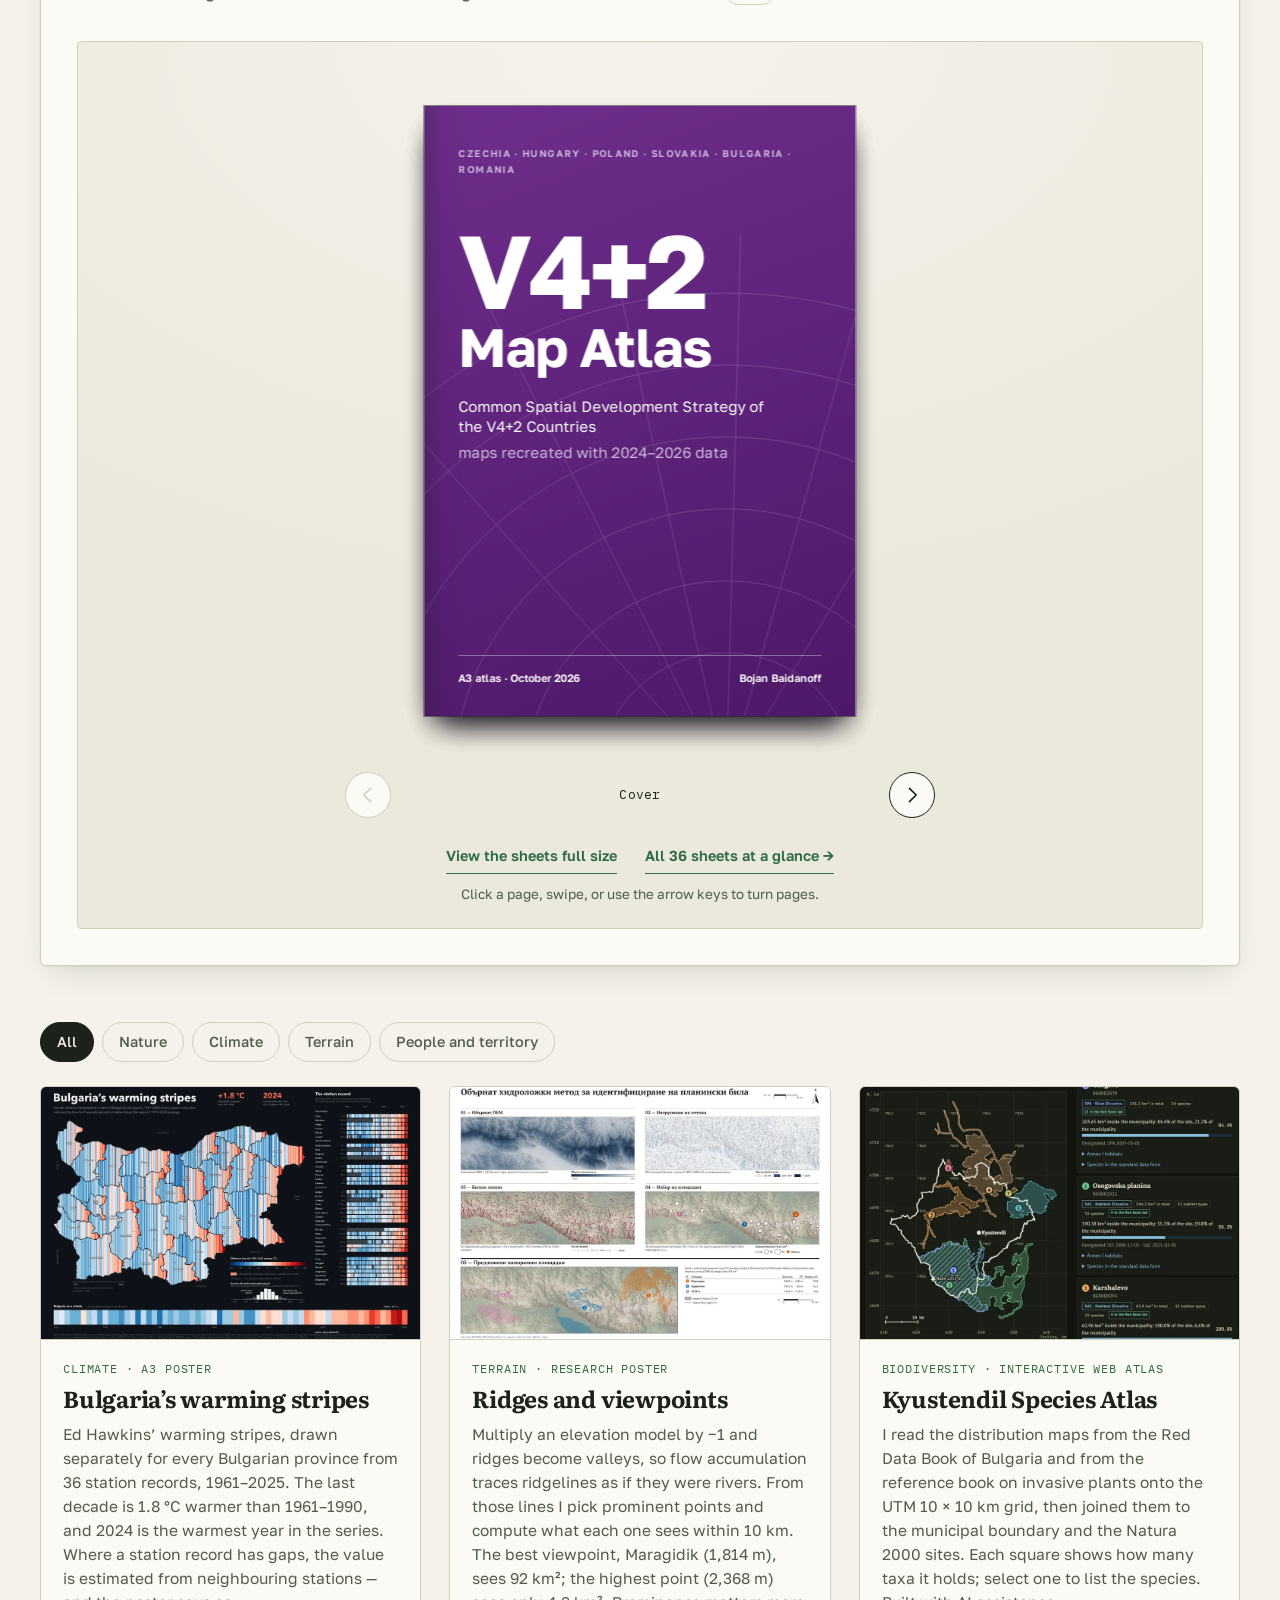
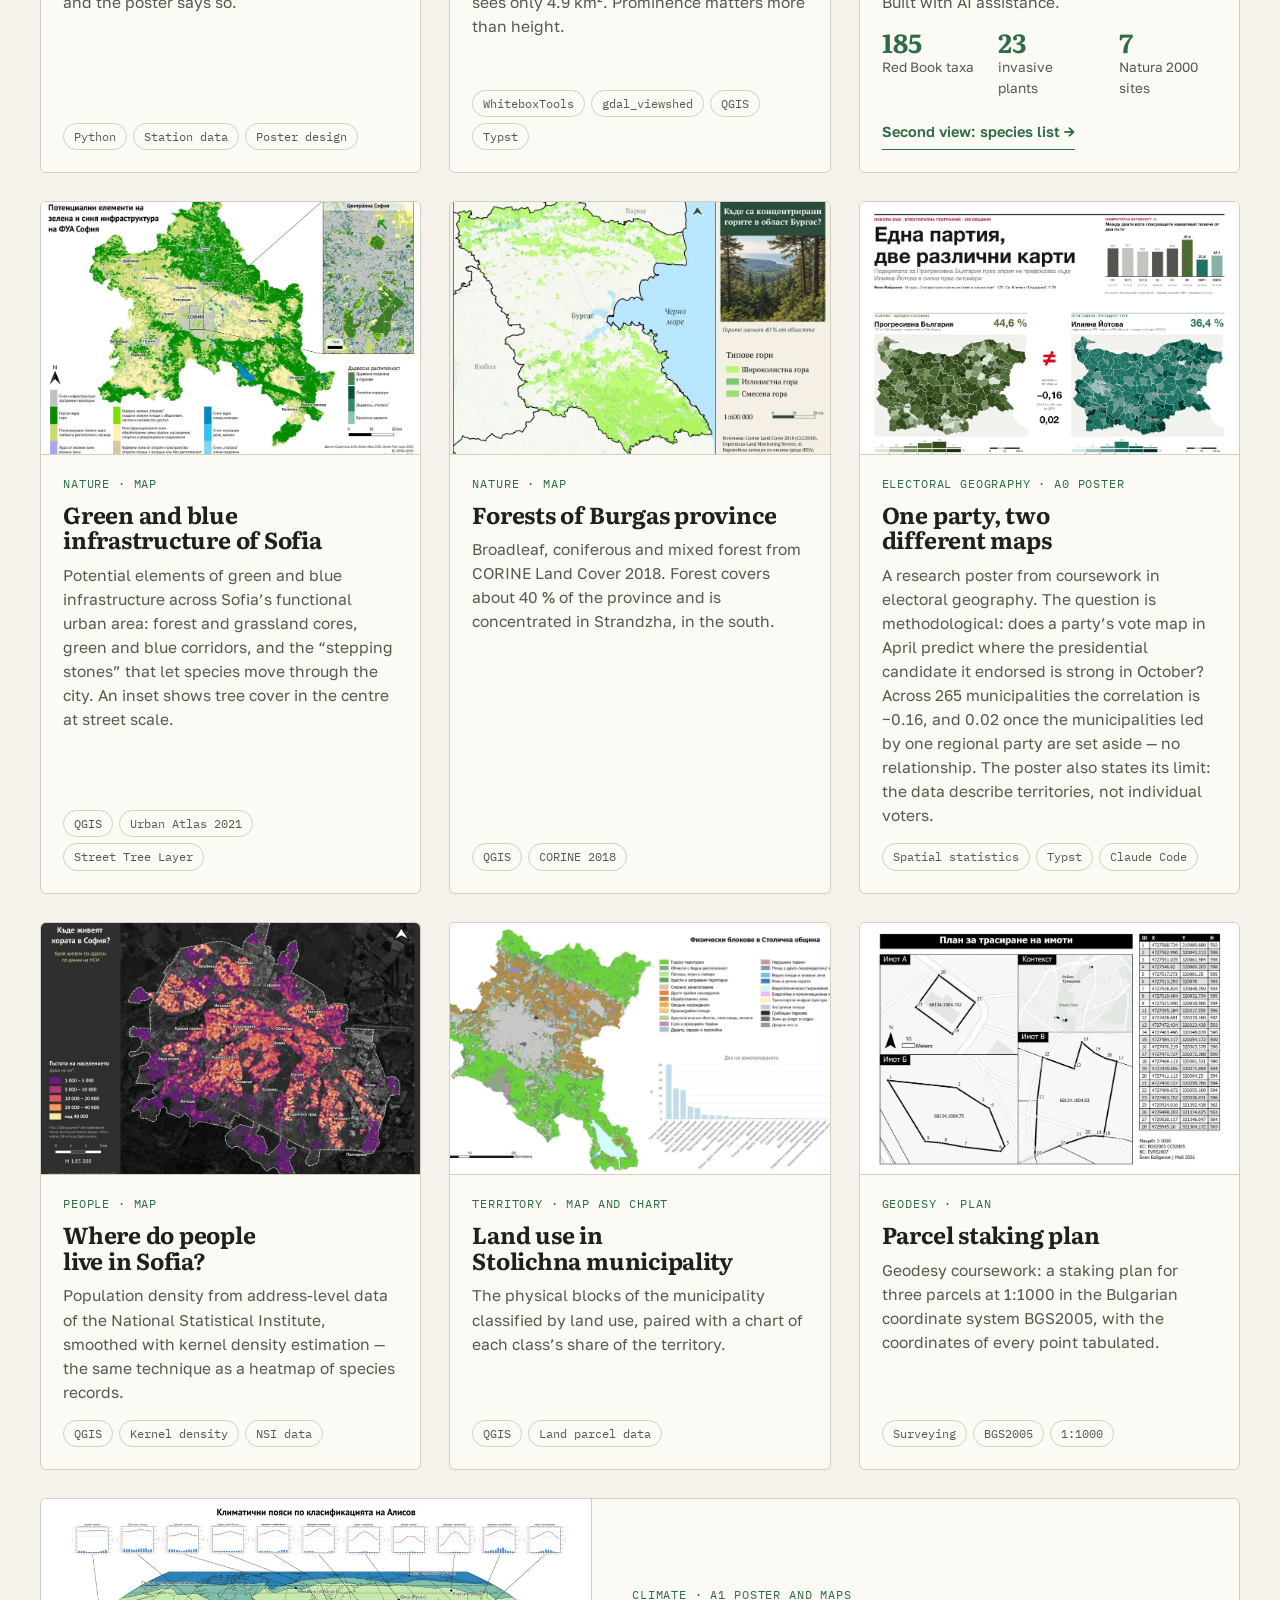
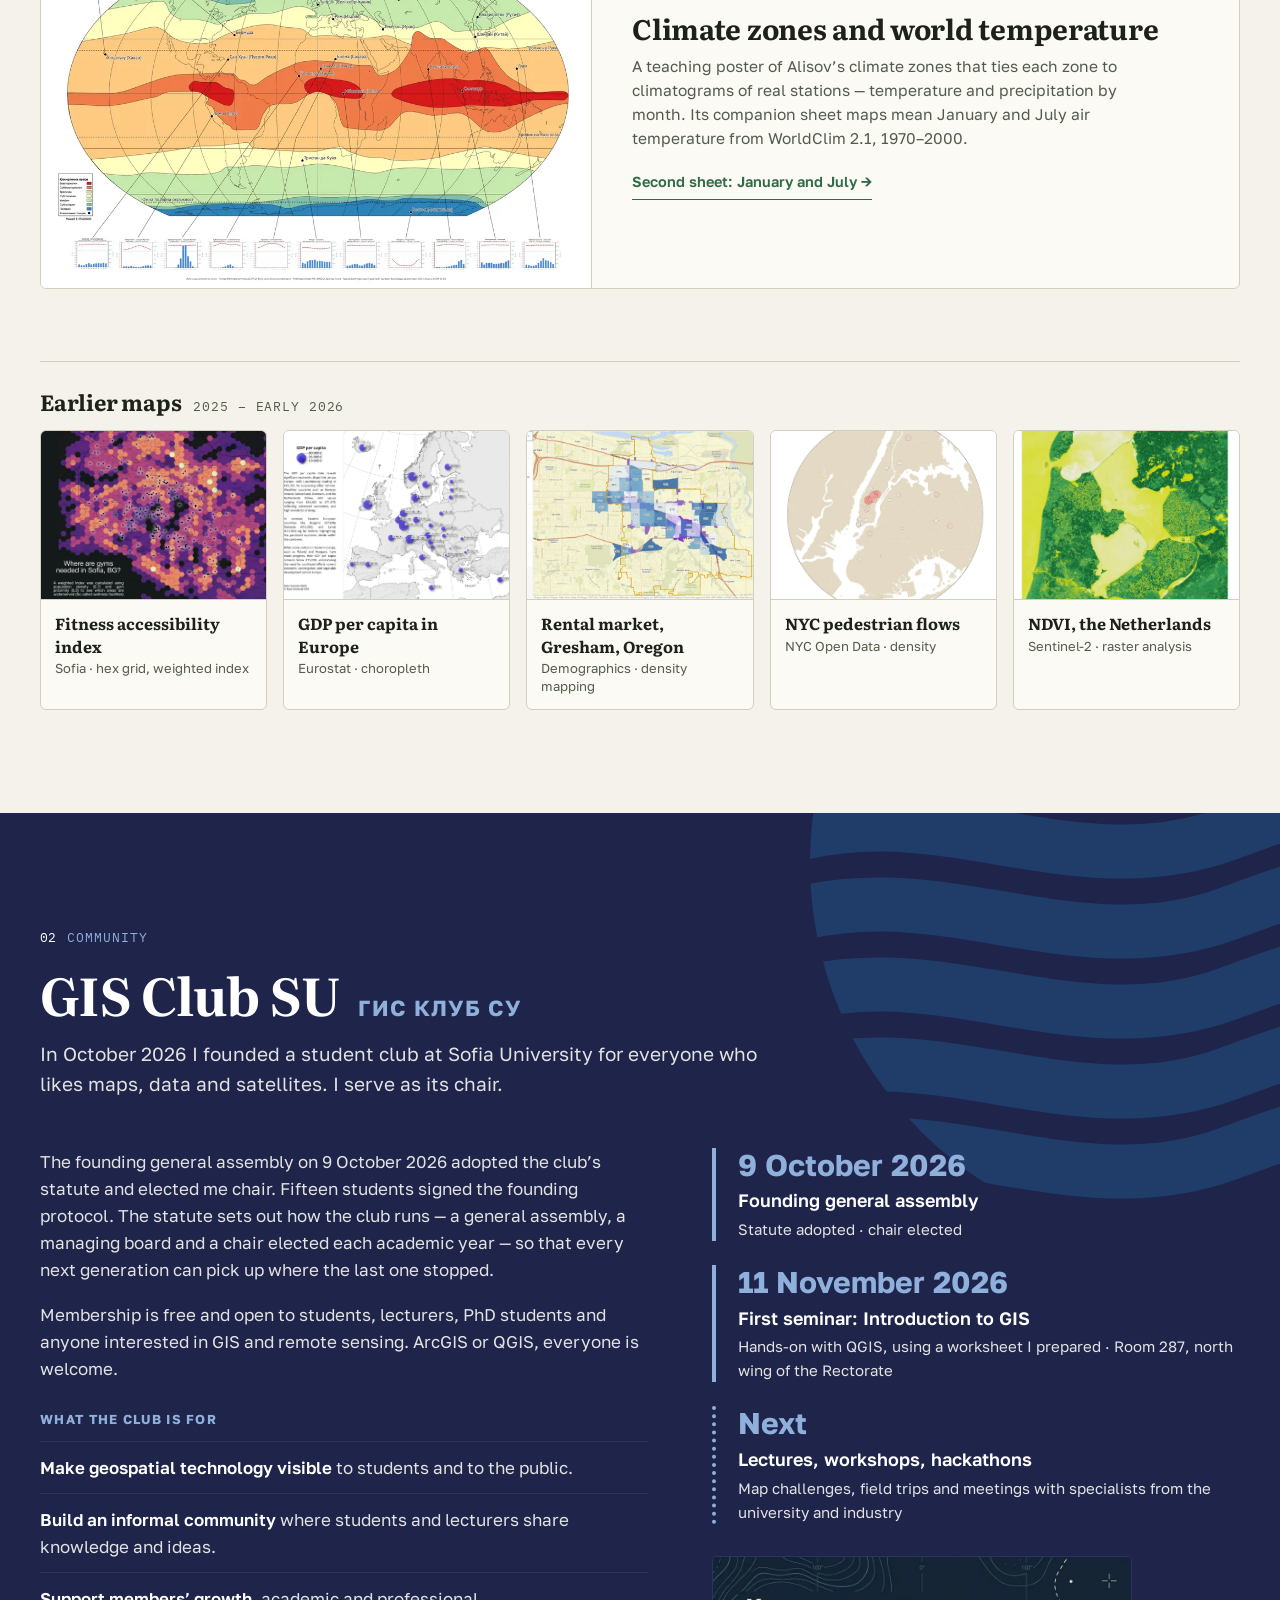
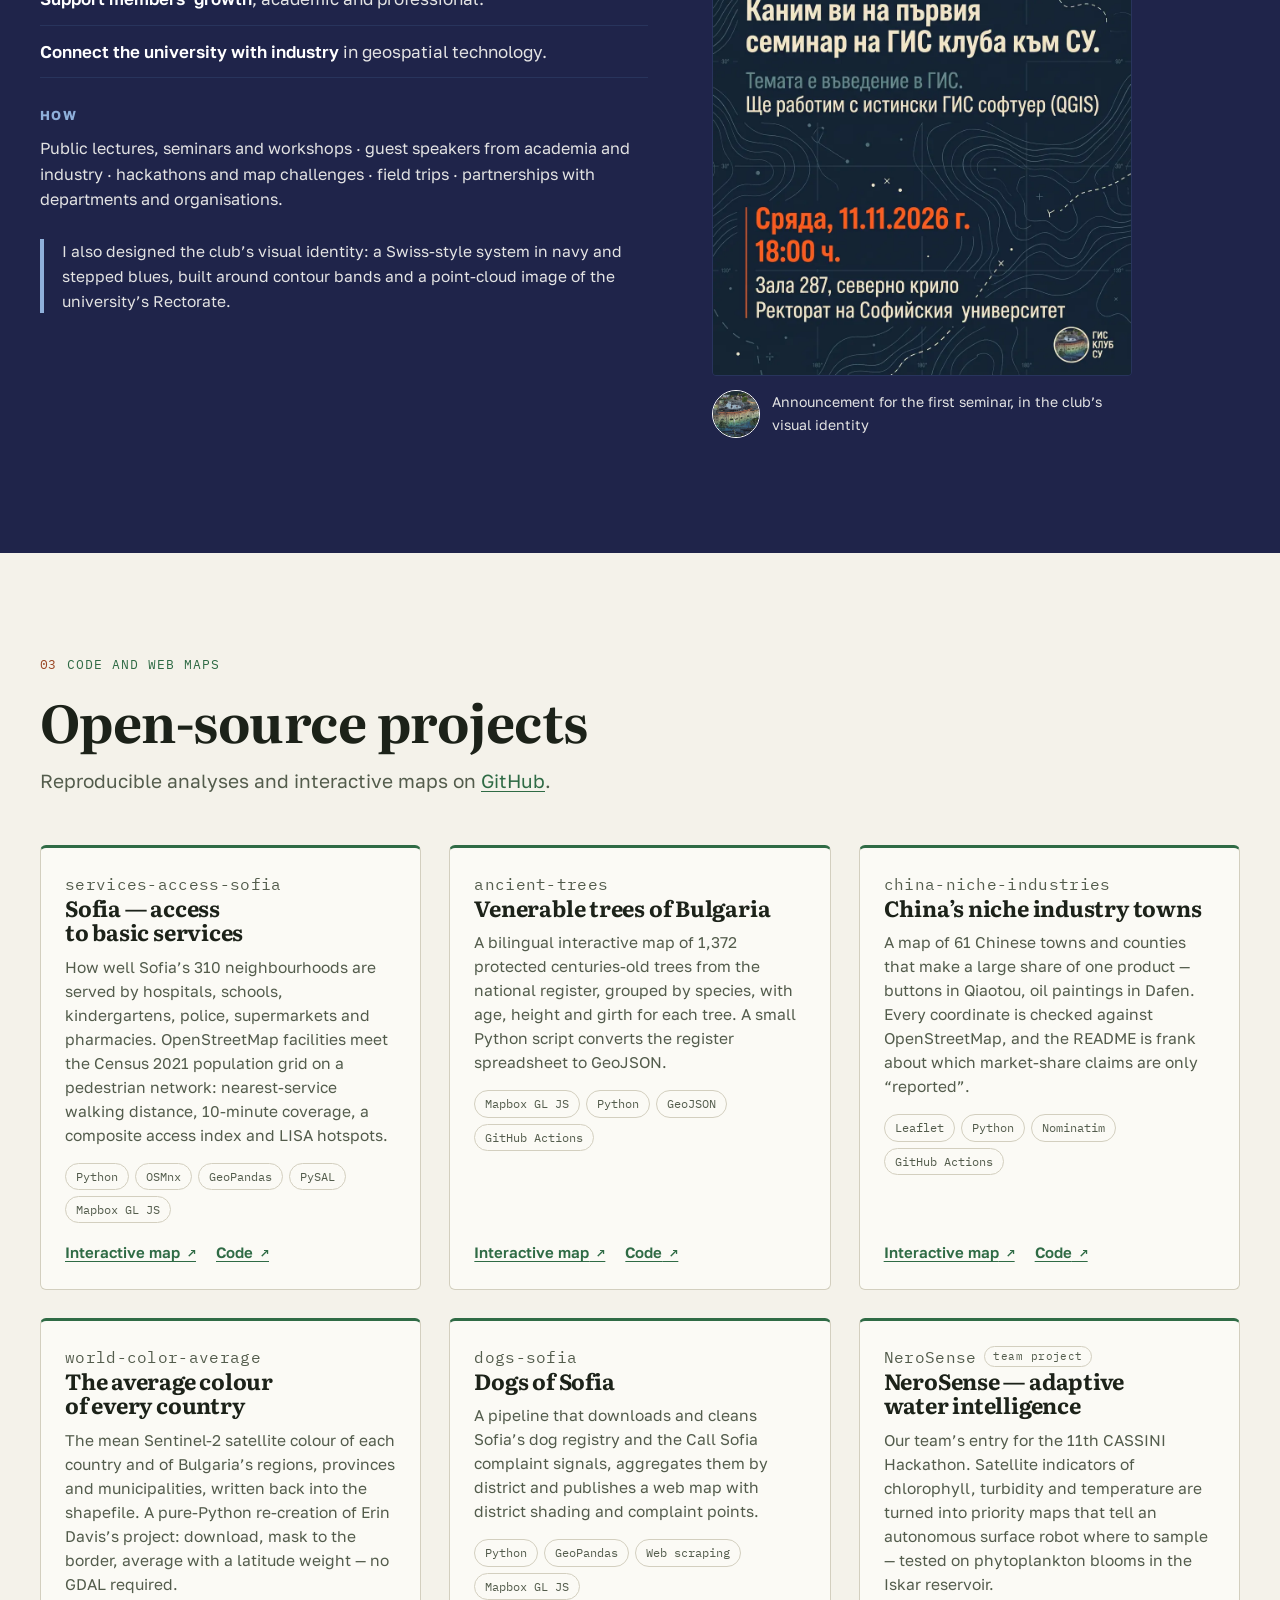
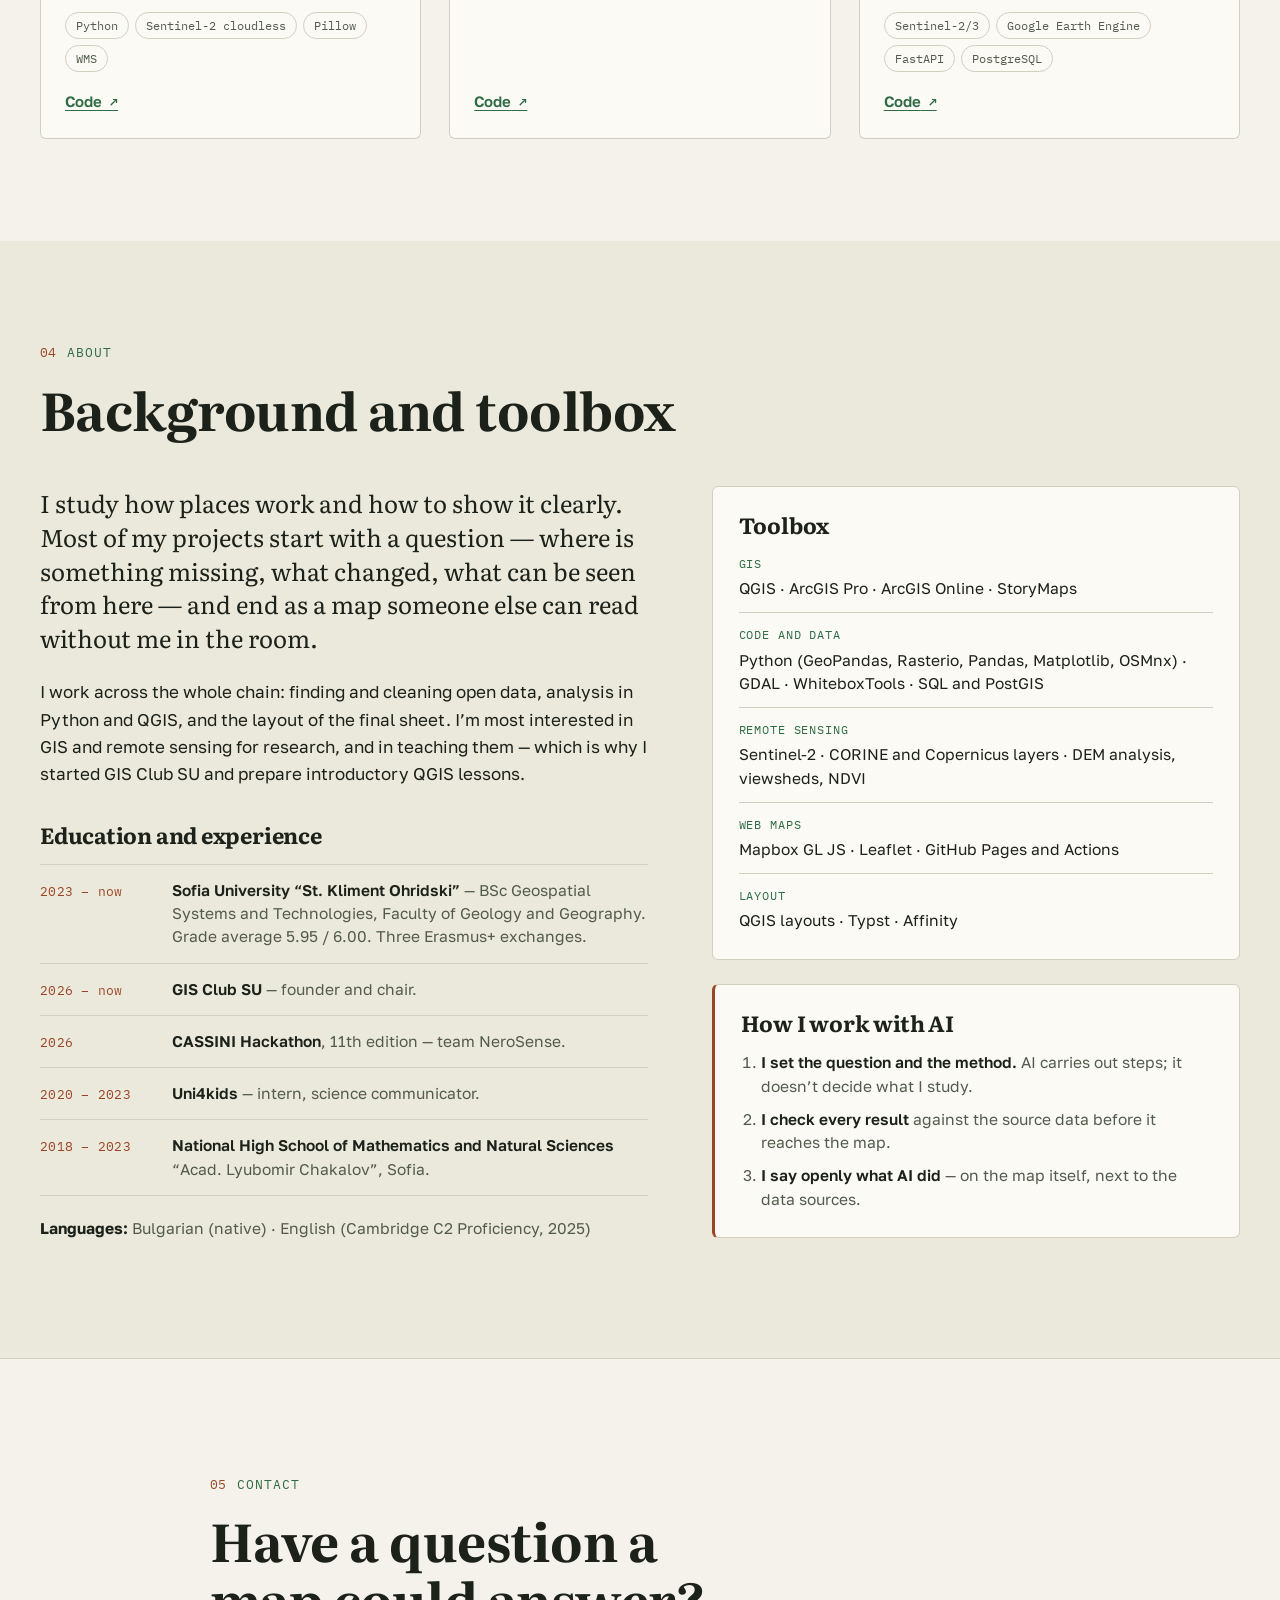
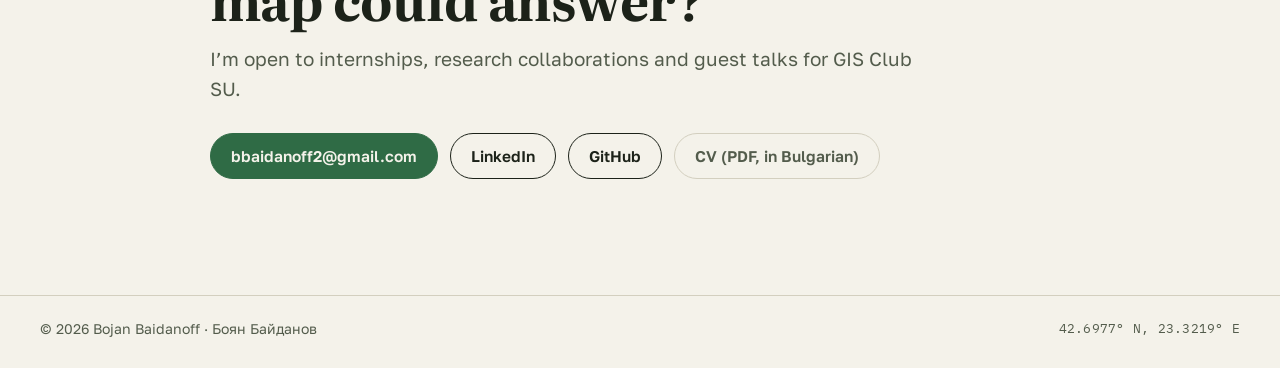
==== commit 11631f9f: "Show the V4+2 atlas as a book with turning pages Replace the static atlas preview with a book you ca" ====
--- a/index.html
+++ b/index.html
@@ -104,28 +104,106 @@
       <p class="section-lead">Recent projects from my studies and my own time. Select any map to see it full size.</p>
     </header>
 
-    <!-- Featured: V4+2 atlas -->
-    <article class="feature reveal">
-      <div class="feature-media">
-        <button class="shot" type="button" data-lightbox data-group="v4" data-full="assets/img/v4-atlas-overview.webp" data-caption="All sheets of the V4+2 Map Atlas side by side: transport, technical infrastructure, population, economy, environment and barriers.">
-          <img src="assets/img/v4-atlas-overview-sm.webp" width="1000" height="565" loading="lazy" alt="Contact sheet of all 36 atlas pages in one consistent style">
-        </button>
-        <button class="shot shot-inset" type="button" data-lightbox data-group="v4" data-full="assets/img/v4-atlas-sheet.webp" data-caption="Sheet from the barriers chapter: nature protection against planned transport networks in the V4+2 countries.">
-          <img src="assets/img/v4-atlas-sheet-sm.webp" width="990" height="1400" loading="lazy" alt="Atlas sheet showing protected areas and planned transport corridors across six countries">
-        </button>
+    <!-- Featured: V4+2 atlas, as a book with turning pages -->
+    <article class="feature reveal" id="atlas">
+      <div class="feature-head">
+        <div class="feature-body">
+          <p class="kicker">Atlas · October 2026</p>
+          <h3>V4+2 Map Atlas</h3>
+          <p>A 36-sheet A3 atlas rebuilt for the <em>Common Spatial Development Strategy of the V4+2 Countries</em> — Czechia, Hungary, Poland, Slovakia, Bulgaria and Romania. It keeps the themes of the 2014 original, but every map is redrawn from the latest open data with one legend system, one typeface and one palette, so sheets can be compared at a glance.</p>
+          <p>The barriers chapter adds a conflict analysis of planned transport infrastructure against Natura 2000 sites and high mountains.</p>
+        </div>
+        <div class="feature-aside">
+          <dl class="mini-facts">
+            <div><dt>36</dt><dd>sheets + cover</dd></div>
+            <div><dt>6</dt><dd>countries</dd></div>
+            <div><dt>~10 GB</dt><dd>source data</dd></div>
+          </dl>
+          <p class="method"><b>How:</b> one Python script per sheet on a shared style library (layout, legend, basemap, labels, projections); output as vector PDF and 300 dpi PNG.</p>
+          <ul class="tags"><li>Python</li><li>GeoPandas</li><li>Rasterio</li><li>Matplotlib</li><li>OpenStreetMap</li><li>QGIS</li></ul>
+        </div>
       </div>
-      <div class="feature-body">
-        <p class="kicker">Atlas · October 2026</p>
-        <h3>V4+2 Map Atlas</h3>
-        <p>A 36-sheet A3 atlas rebuilt for the <em>Common Spatial Development Strategy of the V4+2 Countries</em> — Czechia, Hungary, Poland, Slovakia, Bulgaria and Romania. It keeps the themes of the 2014 original, but every map is redrawn from the latest open data with one legend system, one typeface and one palette, so sheets can be compared at a glance.</p>
-        <p>The barriers chapter adds a conflict analysis of planned transport infrastructure against Natura 2000 sites and high mountains.</p>
-        <dl class="mini-facts">
-          <div><dt>36</dt><dd>sheets + cover</dd></div>
-          <div><dt>6</dt><dd>countries</dd></div>
-          <div><dt>~10 GB</dt><dd>source data</dd></div>
-        </dl>
-        <p class="method"><b>How:</b> one Python script per sheet on a shared style library (layout, legend, basemap, labels, projections); output as vector PDF and 300 dpi PNG.</p>
-        <ul class="tags"><li>Python</li><li>GeoPandas</li><li>Rasterio</li><li>Matplotlib</li><li>OpenStreetMap</li><li>QGIS</li></ul>
+
+      <div class="book-wrap">
+        <div class="book" id="atlasBook" tabindex="0" role="group" aria-roledescription="book" aria-label="V4+2 Map Atlas, six selected sheets. Use the left and right arrow keys to turn pages.">
+          <ol class="book-pages">
+            <li class="page page-cover" data-title="Cover">
+              <svg class="cover-art" viewBox="0 0 300 424" preserveAspectRatio="xMidYMid slice" aria-hidden="true">
+                <g fill="none" stroke="#fff" stroke-width="0.6">
+                  <circle cx="210" cy="470" r="90"/><circle cx="210" cy="470" r="140"/><circle cx="210" cy="470" r="190"/><circle cx="210" cy="470" r="240"/><circle cx="210" cy="470" r="290"/><circle cx="210" cy="470" r="340"/>
+                  <path d="M210 470L-40 190M210 470L40 130M210 470L130 100M210 470L220 90M210 470L310 110M210 470L390 170"/>
+                </g>
+              </svg>
+              <p class="cover-kicker">Czechia · Hungary · Poland · Slovakia · Bulgaria · Romania</p>
+              <p class="cover-title"><b>V4+2</b> Map Atlas</p>
+              <p class="cover-sub">Common Spatial Development Strategy of the V4+2 Countries <span>maps recreated with 2024–2026 data</span></p>
+              <p class="cover-foot"><span>A3 atlas · October 2026</span><span>Bojan Baidanoff</span></p>
+            </li>
+            <li class="page page-text" data-title="Contents">
+              <p class="pt-kicker">V4+2 Map Atlas</p>
+              <p class="pt-title">Contents</p>
+              <dl class="pt-toc">
+                <div><dt>Development poles and axes</dt><dd>1</dd></div>
+                <div><dt>Transport networks</dt><dd>2–5</dd></div>
+                <div><dt>Technical infrastructure</dt><dd>6–8</dd></div>
+                <div><dt>Socio-economic conditions</dt><dd>9–12a</dd></div>
+                <div><dt>Environmental conditions</dt><dd>13–18</dd></div>
+                <div><dt>Barriers of spatial development</dt><dd>19–28</dd></div>
+                <div><dt>European context</dt><dd>A3-1–4</dd></div>
+              </dl>
+              <p class="pt-note">This web edition shows six of the 36 sheets: figures 1, 3, 8, 10, 10a and 21.</p>
+            </li>
+            <li class="page page-map" data-title="Fig. 1 · Development poles and axes" data-full="assets/img/atlas/fig01.webp" data-caption="Fig. 1 — Development poles and axes of the V4+2 countries, with the cross-border situations of 2014 re-assessed for 2026.">
+              <img src="assets/img/atlas/fig01.webp" width="1414" height="2000" loading="lazy" alt="Atlas sheet: main and secondary development poles joined by axes across the six countries, with five numbered border situations">
+            </li>
+            <li class="page page-map" data-title="Fig. 3 · Road network" data-full="assets/img/atlas/fig03.webp" data-caption="Fig. 3 — Road network of the V4+2 countries: motorways, expressways and other TEN-T roads by status, and cross-border gaps, 2026.">
+              <img src="assets/img/atlas/fig03.webp" width="1414" height="2000" loading="lazy" alt="Atlas sheet: motorways and expressways in dark red by status, with six cross-border gaps marked">
+            </li>
+            <li class="page page-map" data-title="Fig. 8 · Crude oil pipelines" data-full="assets/img/atlas/fig08.webp" data-caption="Fig. 8 — Crude oil pipelines of the V4+2 countries and their neighbours: operating, idle, proposed and under construction, 2026.">
+              <img src="assets/img/atlas/fig08.webp" width="1414" height="2000" loading="lazy" alt="Atlas sheet: crude oil pipelines such as Druzhba and Adria drawn in black over a relief base map">
+            </li>
+            <li class="page page-map" data-title="Fig. 10 · Net migration, Europe" data-full="assets/img/atlas/fig10.webp" data-caption="Fig. 10 — Net migration in Europe by NUTS 3 regions, per 1 000 inhabitants, 2024.">
+              <img src="assets/img/atlas/fig10.webp" width="1414" height="2000" loading="lazy" alt="Atlas sheet: choropleth of net migration across Europe, blue for emigration and orange for immigration">
+            </li>
+            <li class="page page-map" data-title="Fig. 10a · Net migration, V4+2" data-full="assets/img/atlas/fig10a.webp" data-caption="Fig. 10a — Net migration in the V4+2 countries by NUTS 3 region, per 1 000 inhabitants, 2024.">
+              <img src="assets/img/atlas/fig10a.webp" width="1414" height="2000" loading="lazy" alt="Atlas sheet: the same net migration data zoomed to the six countries, with the value printed in each region">
+            </li>
+            <li class="page page-map" data-title="Fig. 21 · Nature protection vs planned transport" data-full="assets/img/atlas/fig21.webp" data-caption="Fig. 21 — Nature protection versus planned transport networks in the V4+2 countries.">
+              <img src="assets/img/atlas/fig21.webp" width="1521" height="2151" loading="lazy" alt="Atlas sheet: protected areas in green crossed by planned road and rail corridors">
+            </li>
+            <li class="page page-text" data-title="About the atlas">
+              <p class="pt-kicker">In the full atlas</p>
+              <p class="pt-title">30 more sheets</p>
+              <p class="pt-body">Railways, waterways and airports; electricity and gas; natural change, GDP and unemployment; biogeographic regions, protected areas, Natura 2000 and land cover; nine barrier sheets and four maps of the European context.</p>
+              <p class="pt-kicker pt-gap">Sources</p>
+              <p class="pt-small">OpenStreetMap contributors (ODbL) · Eurostat and GISCO (© EuroGeographics) · EEA · Copernicus · European Commission TENtec · Global Energy Monitor (CC BY 4.0) · GIE · ENTSO-E · UNEP-WCMC and IUCN Protected Planet · OurAirports · Natural Earth. Full source notes are in the footnote of each sheet.</p>
+              <p class="pt-small">Original strategy: ÚÚR, Brno, 2014.</p>
+            </li>
+            <li class="page page-cover page-back" data-title="Back cover">
+              <svg class="cover-art" viewBox="0 0 300 424" preserveAspectRatio="xMidYMid slice" aria-hidden="true">
+                <g fill="none" stroke="#fff" stroke-width="0.6">
+                  <circle cx="90" cy="470" r="90"/><circle cx="90" cy="470" r="140"/><circle cx="90" cy="470" r="190"/><circle cx="90" cy="470" r="240"/><circle cx="90" cy="470" r="290"/><circle cx="90" cy="470" r="340"/>
+                </g>
+              </svg>
+              <p class="cover-foot"><span>V4+2 Map Atlas</span><span>October 2026</span></p>
+            </li>
+          </ol>
+        </div>
+
+        <div class="book-bar">
+          <button type="button" class="book-btn" data-book-prev aria-label="Previous page" aria-controls="atlasBook">
+            <svg viewBox="0 0 24 24" aria-hidden="true"><path d="M15 4l-8 8 8 8"/></svg>
+          </button>
+          <p class="book-label" data-book-label aria-live="polite">Cover</p>
+          <button type="button" class="book-btn" data-book-next aria-label="Next page" aria-controls="atlasBook">
+            <svg viewBox="0 0 24 24" aria-hidden="true"><path d="M9 4l8 8-8 8"/></svg>
+          </button>
+        </div>
+        <p class="book-actions">
+          <button type="button" class="more" data-book-zoom>View the sheets full size</button>
+          <button type="button" class="more" data-lightbox data-group="v4-overview" data-full="assets/img/v4-atlas-overview.webp" data-caption="All sheets of the V4+2 Map Atlas side by side: transport, technical infrastructure, population, economy, environment and barriers.">All 36 sheets at a glance →</button>
+        </p>
+        <p class="book-hint">Click a page, swipe, or use the arrow keys to turn pages.</p>
       </div>
     </article>
 
--- a/assets/css/style.css
+++ b/assets/css/style.css
@@ -179,16 +179,121 @@
 .sub-head .mono { font-size: 12.5px; color: var(--muted); text-transform: uppercase; letter-spacing: 0.07em; }
 
 /* ── Featured project ── */
-.feature { display: grid; grid-template-columns: minmax(0, 1.25fr) minmax(0, 1fr); gap: clamp(24px, 4vw, 56px); align-items: center; padding: clamp(18px, 3vw, 36px); background: var(--surface); border: 1px solid var(--line); border-radius: var(--radius); box-shadow: var(--shadow); }
-.feature-media { position: relative; padding: 0 12% 9% 0; }
+.feature { padding: clamp(18px, 3vw, 36px); background: var(--surface); border: 1px solid var(--line); border-radius: var(--radius); box-shadow: var(--shadow); }
+.feature-head { display: grid; grid-template-columns: minmax(0, 1.25fr) minmax(0, 1fr); gap: clamp(20px, 4vw, 56px); align-items: end; }
 .shot { display: block; width: 100%; padding: 0; border: 1px solid var(--line); border-radius: 4px; background: #fff; overflow: hidden; cursor: zoom-in; }
 .shot img { width: 100%; transition: transform 0.5s cubic-bezier(.2,.7,.2,1); }
 .shot:hover img { transform: scale(1.03); }
-.shot-inset { position: absolute; right: 0; bottom: 0; width: 34%; box-shadow: var(--shadow); }
 .feature-body h3 { font-size: clamp(28px, 3.2vw, 40px); margin-bottom: 14px; }
 .feature-body p { color: var(--muted); }
-.feature-body .method { font-size: 15px; margin: 16px 0 0; }
-.feature-body .method b { color: var(--ink); }
+.feature-body p:last-child { margin-bottom: 0; }
+.feature-aside .mini-facts { margin-top: 0; }
+.feature-aside .method { font-size: 15px; color: var(--muted); margin: 16px 0 0; }
+.feature-aside .method b { color: var(--ink); }
+
+/* ── Atlas book ──
+   Pages are leaves hinged on the spine. A leaf carries one page on its
+   front and one on its back; turning it rotates it 180° about the spine.
+   On narrow screens each page is its own leaf and the book shows one page. */
+.book-wrap {
+  --atlas: #6f2e8c;
+  --atlas-deep: #4e1868;
+  --atlas-tint: #cdb8dc;
+  --atlas-ink: #2a2236;
+  margin-top: clamp(22px, 3vw, 36px);
+  padding: clamp(40px, 6vw, 64px) 12px 22px;
+  background: radial-gradient(120% 90% at 50% 0%, var(--paper) 0%, var(--paper-2) 70%);
+  border: 1px solid var(--line);
+  border-radius: 4px;
+  overflow: clip;
+}
+.book {
+  --pw: min(calc((100vw - 2 * var(--gutter) - 110px) / 2), 500px, calc((100dvh - 290px) / 1.4142));
+  --u: calc(var(--pw) / 100);
+  --turn: 0.9s;
+  position: relative;
+  width: calc(var(--pw) * 2);
+  height: calc(var(--pw) * 1.4142);
+  margin: 0 auto;
+  transition: transform var(--turn) cubic-bezier(0.645, 0.045, 0.355, 1);
+  touch-action: pan-y;
+  -webkit-user-select: none; user-select: none;
+  -webkit-tap-highlight-color: transparent;
+}
+.book[data-mode="single"] { --pw: min(calc(100vw - 2 * var(--gutter) - 28px), 460px, calc((100dvh - 270px) / 1.4142)); width: var(--pw); }
+.book[data-mode="spread"][data-state="front"] { transform: translateX(-25%); }
+.book[data-mode="spread"][data-state="back"] { transform: translateX(25%); }
+.book:focus-visible { outline-offset: 10px; }
+.book-stage { position: absolute; inset: 0; perspective: 3000px; cursor: pointer; }
+
+.leaf {
+  position: absolute; top: 0; left: 50%; width: 50%; height: 100%;
+  transform-origin: left center;
+  transform-style: preserve-3d;
+  transition: transform var(--turn) cubic-bezier(0.645, 0.045, 0.355, 1);
+}
+.book[data-mode="single"] .leaf { left: 0; width: 100%; }
+.leaf.is-flipped { transform: rotateY(-180deg); }
+@media (hover: hover) {
+  .book[data-mode="spread"] .leaf.is-next:not(.is-turning):hover { transform: rotateY(-9deg); }
+  .book[data-mode="spread"] .leaf.is-prev:not(.is-turning):hover { transform: rotateY(-171deg); }
+}
+
+.face {
+  position: absolute; inset: 0; margin: 0; overflow: hidden;
+  background: #fff; color: var(--atlas-ink);
+  backface-visibility: hidden; -webkit-backface-visibility: hidden;
+  box-shadow: 0 0 0 1px rgb(42 34 54 / 14%), 0 16px 28px -14px rgb(20 16 28 / 45%);
+}
+.face.back { transform: rotateY(180deg); }
+.face img { width: 100%; height: 100%; object-fit: cover; -webkit-user-drag: none; pointer-events: none; }
+/* Gutter shadow at the spine, and a passing shade while the leaf turns. */
+.face::after { content: ""; position: absolute; inset: 0; pointer-events: none; background: linear-gradient(to right, rgb(20 16 28 / 20%), rgb(20 16 28 / 5%) 4%, rgb(20 16 28 / 0%) 10%); }
+.face.back::after { background: linear-gradient(to left, rgb(20 16 28 / 20%), rgb(20 16 28 / 5%) 4%, rgb(20 16 28 / 0%) 10%); }
+.book[data-mode="single"] .face::after { background: linear-gradient(to right, rgb(20 16 28 / 10%), rgb(20 16 28 / 0%) 5%); }
+.face::before { content: ""; position: absolute; inset: 0; z-index: 2; pointer-events: none; background: rgb(20 16 28); opacity: 0; }
+.leaf.is-turning .face::before { animation: turn-shade var(--turn) ease-in-out; }
+@keyframes turn-shade { 0%, 100% { opacity: 0; } 50% { opacity: 0.22; } }
+
+/* Cover and text pages are set in units of the page width, so they scale with the book. */
+.page-cover { display: flex; flex-direction: column; padding: calc(var(--u) * 9) calc(var(--u) * 8) calc(var(--u) * 7); background: linear-gradient(160deg, var(--atlas) 0%, var(--atlas-deep) 100%); color: #fff; font-family: var(--sans); }
+.page-cover p { margin: 0; position: relative; }
+.cover-art { position: absolute; inset: 0; width: 100%; height: 100%; opacity: 0.16; }
+.cover-kicker { font-size: calc(var(--u) * 2.25); font-weight: 600; letter-spacing: 0.14em; text-transform: uppercase; line-height: 1.7; color: var(--atlas-tint); }
+.cover-title { margin-top: calc(var(--u) * 10) !important; font-size: calc(var(--u) * 12.5); font-weight: 700; line-height: 1.02; letter-spacing: -0.02em; }
+.cover-title b { display: block; font-size: calc(var(--u) * 24); font-weight: 700; letter-spacing: -0.04em; line-height: 0.95; }
+.cover-sub { margin-top: calc(var(--u) * 5) !important; font-size: calc(var(--u) * 3.5); line-height: 1.35; max-width: 22em; }
+.cover-sub span { display: block; margin-top: calc(var(--u) * 1.2); color: var(--atlas-tint); }
+.cover-foot { margin-top: auto !important; display: flex; justify-content: space-between; gap: 1em; padding-top: calc(var(--u) * 3); border-top: 1px solid rgb(255 255 255 / 35%); font-size: calc(var(--u) * 2.5); font-weight: 600; }
+
+.page-text { display: flex; flex-direction: column; padding: calc(var(--u) * 11) calc(var(--u) * 9) calc(var(--u) * 8); font-family: var(--sans); }
+.page-text p { margin: 0; }
+.pt-kicker { font-size: calc(var(--u) * 2.3); font-weight: 600; letter-spacing: 0.12em; text-transform: uppercase; color: var(--atlas); }
+.pt-gap { margin-top: calc(var(--u) * 7) !important; }
+.pt-title { font-size: calc(var(--u) * 8.5); font-weight: 700; letter-spacing: -0.02em; line-height: 1.1; margin: calc(var(--u) * 1.5) 0 calc(var(--u) * 5) !important; padding-bottom: calc(var(--u) * 3.5); border-bottom: calc(var(--u) * 0.5) solid var(--atlas); }
+.pt-toc { margin: 0; }
+.pt-toc div { display: flex; align-items: baseline; justify-content: space-between; gap: 1em; padding: calc(var(--u) * 2.1) 0; border-bottom: 1px dotted #c9c1d3; font-size: calc(var(--u) * 3.3); line-height: 1.25; }
+.pt-toc dd { margin: 0; font-weight: 600; white-space: nowrap; }
+.pt-body { font-size: calc(var(--u) * 3.4); line-height: 1.45; }
+.pt-small { font-size: calc(var(--u) * 2.5); line-height: 1.5; color: #5b5566; margin-top: calc(var(--u) * 2) !important; }
+.pt-note { margin-top: auto !important; font-size: calc(var(--u) * 2.6); line-height: 1.45; color: #5b5566; }
+
+.book-bar { display: flex; align-items: center; justify-content: center; gap: 14px; margin-top: clamp(40px, 5vw, 56px); }
+.book-btn { flex: none; width: 46px; height: 46px; display: grid; place-items: center; background: var(--surface); border: 1px solid var(--ink); border-radius: 50%; cursor: pointer; transition: background 0.15s, color 0.15s; }
+.book-btn svg { width: 20px; height: 20px; fill: none; stroke: currentColor; stroke-width: 2; stroke-linecap: round; stroke-linejoin: round; }
+.book-btn:hover:not(:disabled) { background: var(--ink); color: var(--paper); }
+.book-btn:disabled { border-color: var(--line); color: var(--line); cursor: default; }
+.book-label { margin: 0; width: min(58vw, 470px); min-height: 2.9em; display: grid; place-items: center; text-align: center; font-family: var(--mono); font-size: 13px; line-height: 1.45; letter-spacing: 0.02em; color: var(--ink); }
+.book-actions { display: flex; flex-wrap: wrap; justify-content: center; gap: 4px 28px; margin: 6px 0 0; }
+.book-actions .more { align-self: auto; }
+.book-hint { margin: 10px 0 0; text-align: center; font-size: 13.5px; color: var(--muted); }
+
+/* Before the script runs (or without it), the pages are a strip you can scroll sideways. */
+.book-pages { list-style: none; margin: 0; padding: 0 0 12px; display: flex; gap: 16px; height: 100%; overflow-x: auto; scroll-snap-type: x mandatory; }
+.book-pages > .page { position: relative; flex: none; width: var(--pw); height: 100%; overflow: hidden; scroll-snap-align: center; background: #fff; color: var(--atlas-ink); box-shadow: 0 0 0 1px rgb(42 34 54 / 14%); }
+.book-pages > .page-cover { background: linear-gradient(160deg, var(--atlas) 0%, var(--atlas-deep) 100%); color: #fff; }
+.book-pages img { width: 100%; height: 100%; object-fit: cover; }
+html:not(.js) .book-bar, html:not(.js) [data-book-zoom], html:not(.js) .book-hint { display: none; }
 
 /* ── Filters ── */
 .filters { display: flex; flex-wrap: wrap; gap: 8px; margin: clamp(32px, 5vw, 56px) 0 24px; }
@@ -338,7 +443,7 @@
 
 /* ── Responsive ── */
 @media (max-width: 980px) {
-  .hero-grid, .feature, .club-grid, .about-grid { grid-template-columns: minmax(0, 1fr); }
+  .hero-grid, .feature-head, .club-grid, .about-grid { grid-template-columns: minmax(0, 1fr); }
   .hero-lead { max-width: 30ch; }
   .frame { transform: none; }
   .strip { grid-template-columns: repeat(3, minmax(0, 1fr)); }
@@ -360,6 +465,9 @@
   .cv li { grid-template-columns: minmax(0, 1fr); gap: 2px; }
   .lb-nav { top: auto; bottom: 10px; transform: none; }
   .cta-row .btn { flex: 1 1 auto; }
+  /* Let the book use the full card width on phones. */
+  .book-wrap { margin-inline: calc(-1 * clamp(18px, 3vw, 36px)); padding-inline: 0; border-inline: 0; border-radius: 0; }
+  .book-label { width: auto; flex: 1; }
 }
 
 @media (prefers-reduced-motion: reduce) {
@@ -369,7 +477,7 @@
 }
 
 @media print {
-  .site-header, .theme-toggle, .filters, .lightbox, .hero-contours { display: none !important; }
+  .site-header, .theme-toggle, .filters, .lightbox, .hero-contours, .book-bar, .book-actions, .book-hint { display: none !important; }
   .js .reveal { opacity: 1; transform: none; }
   .club { background: #fff; color: #000; }
 }
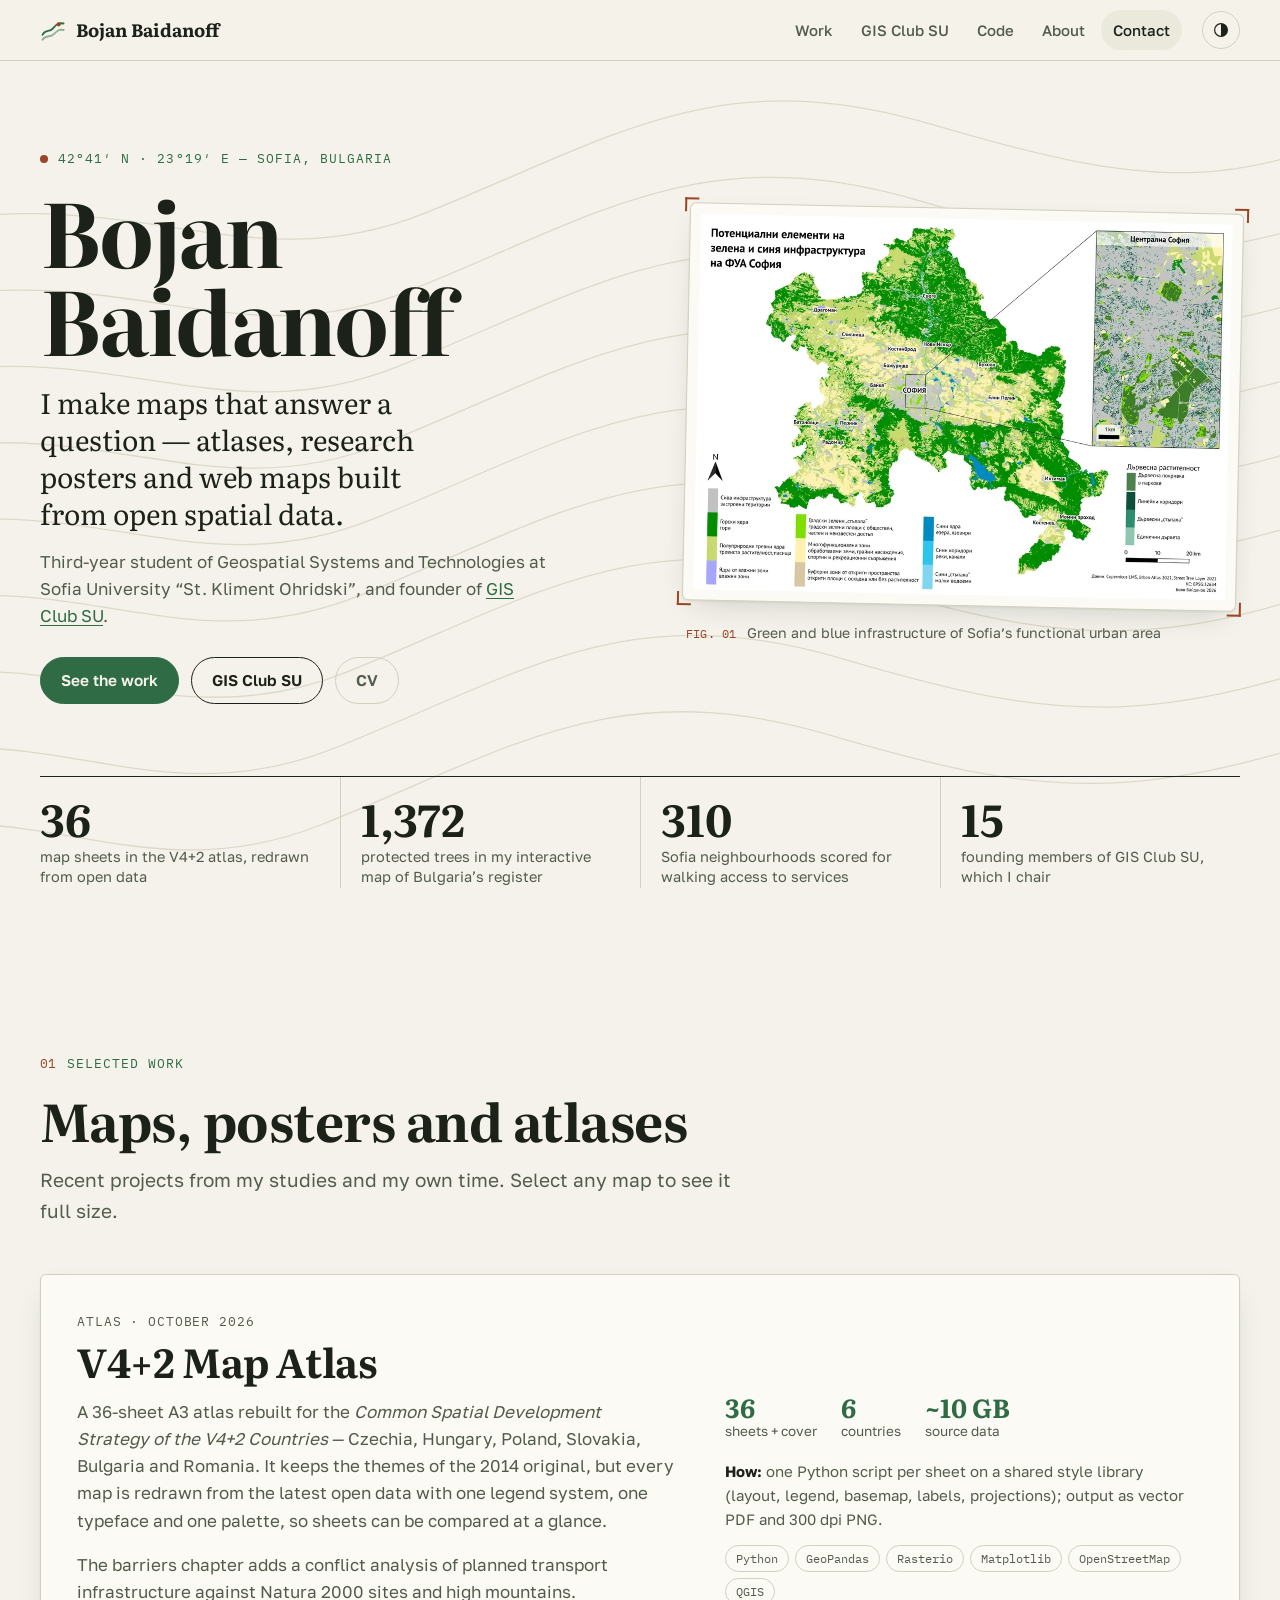
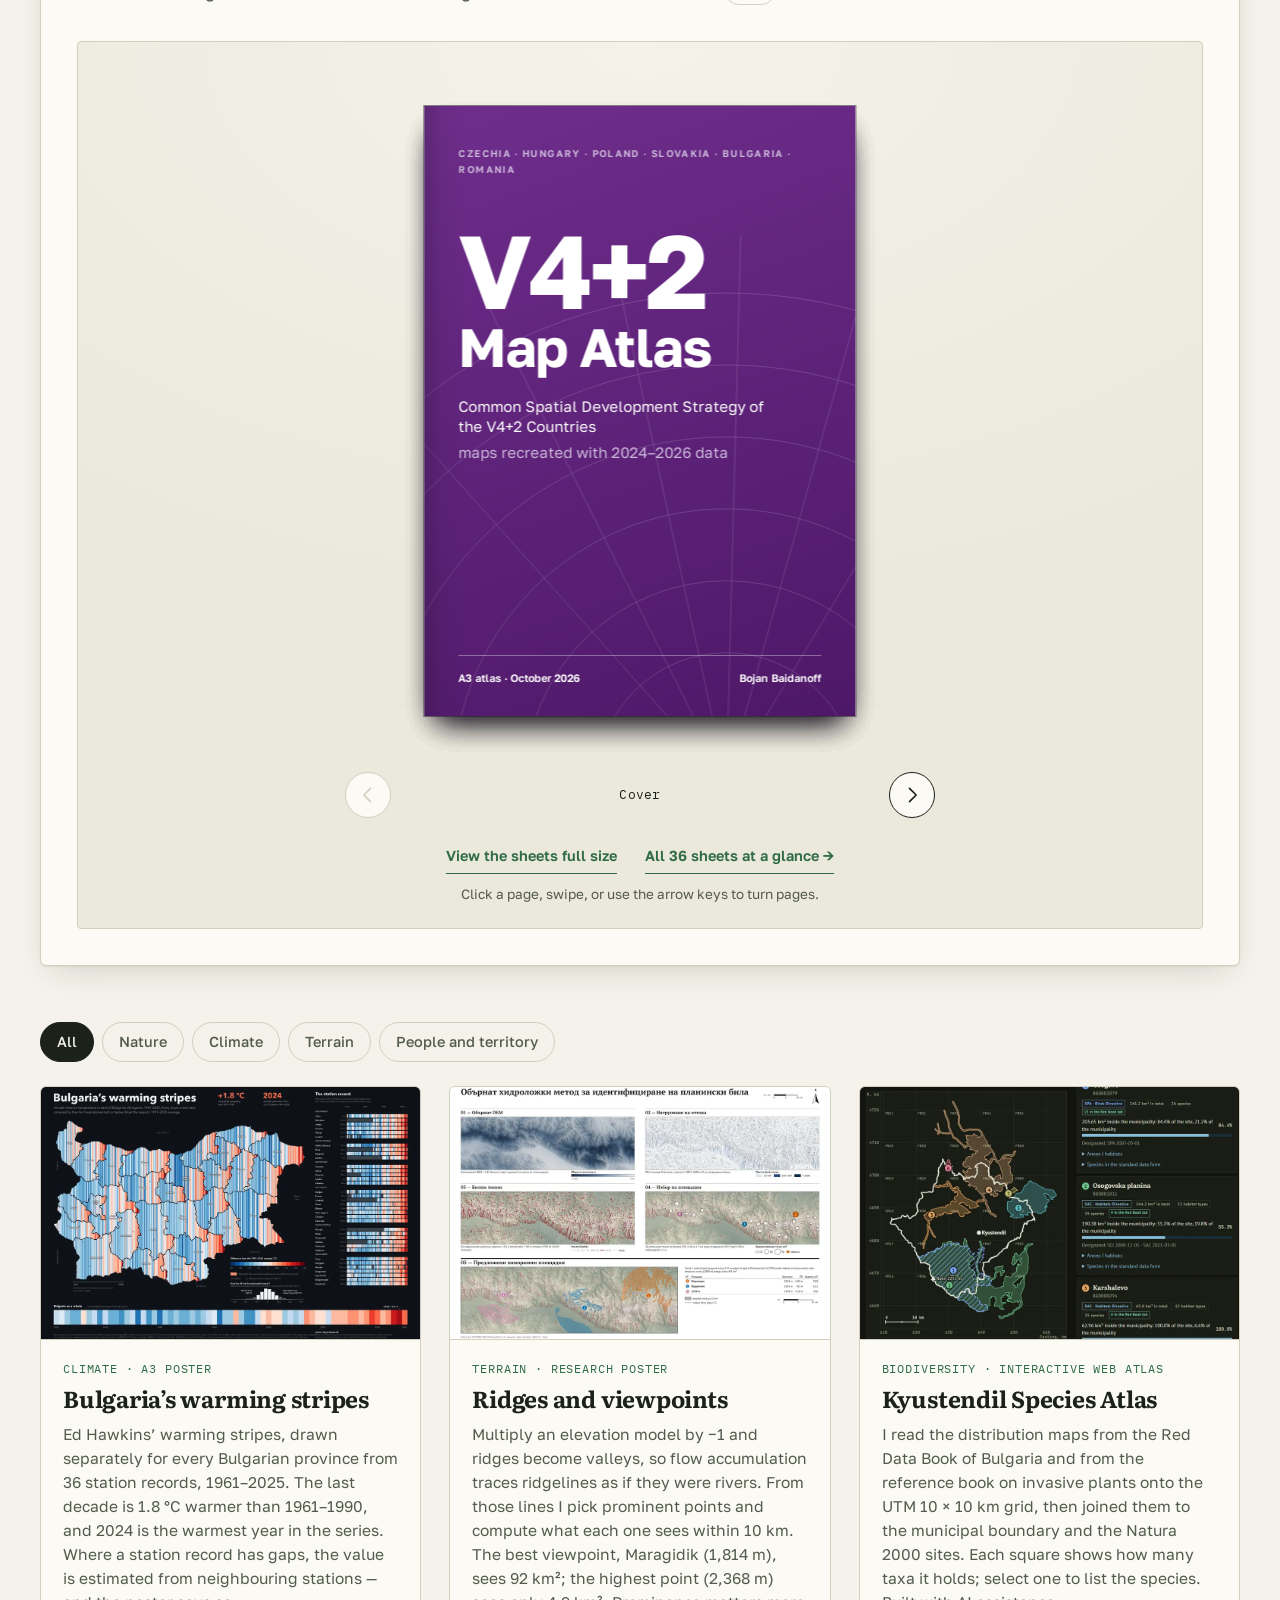
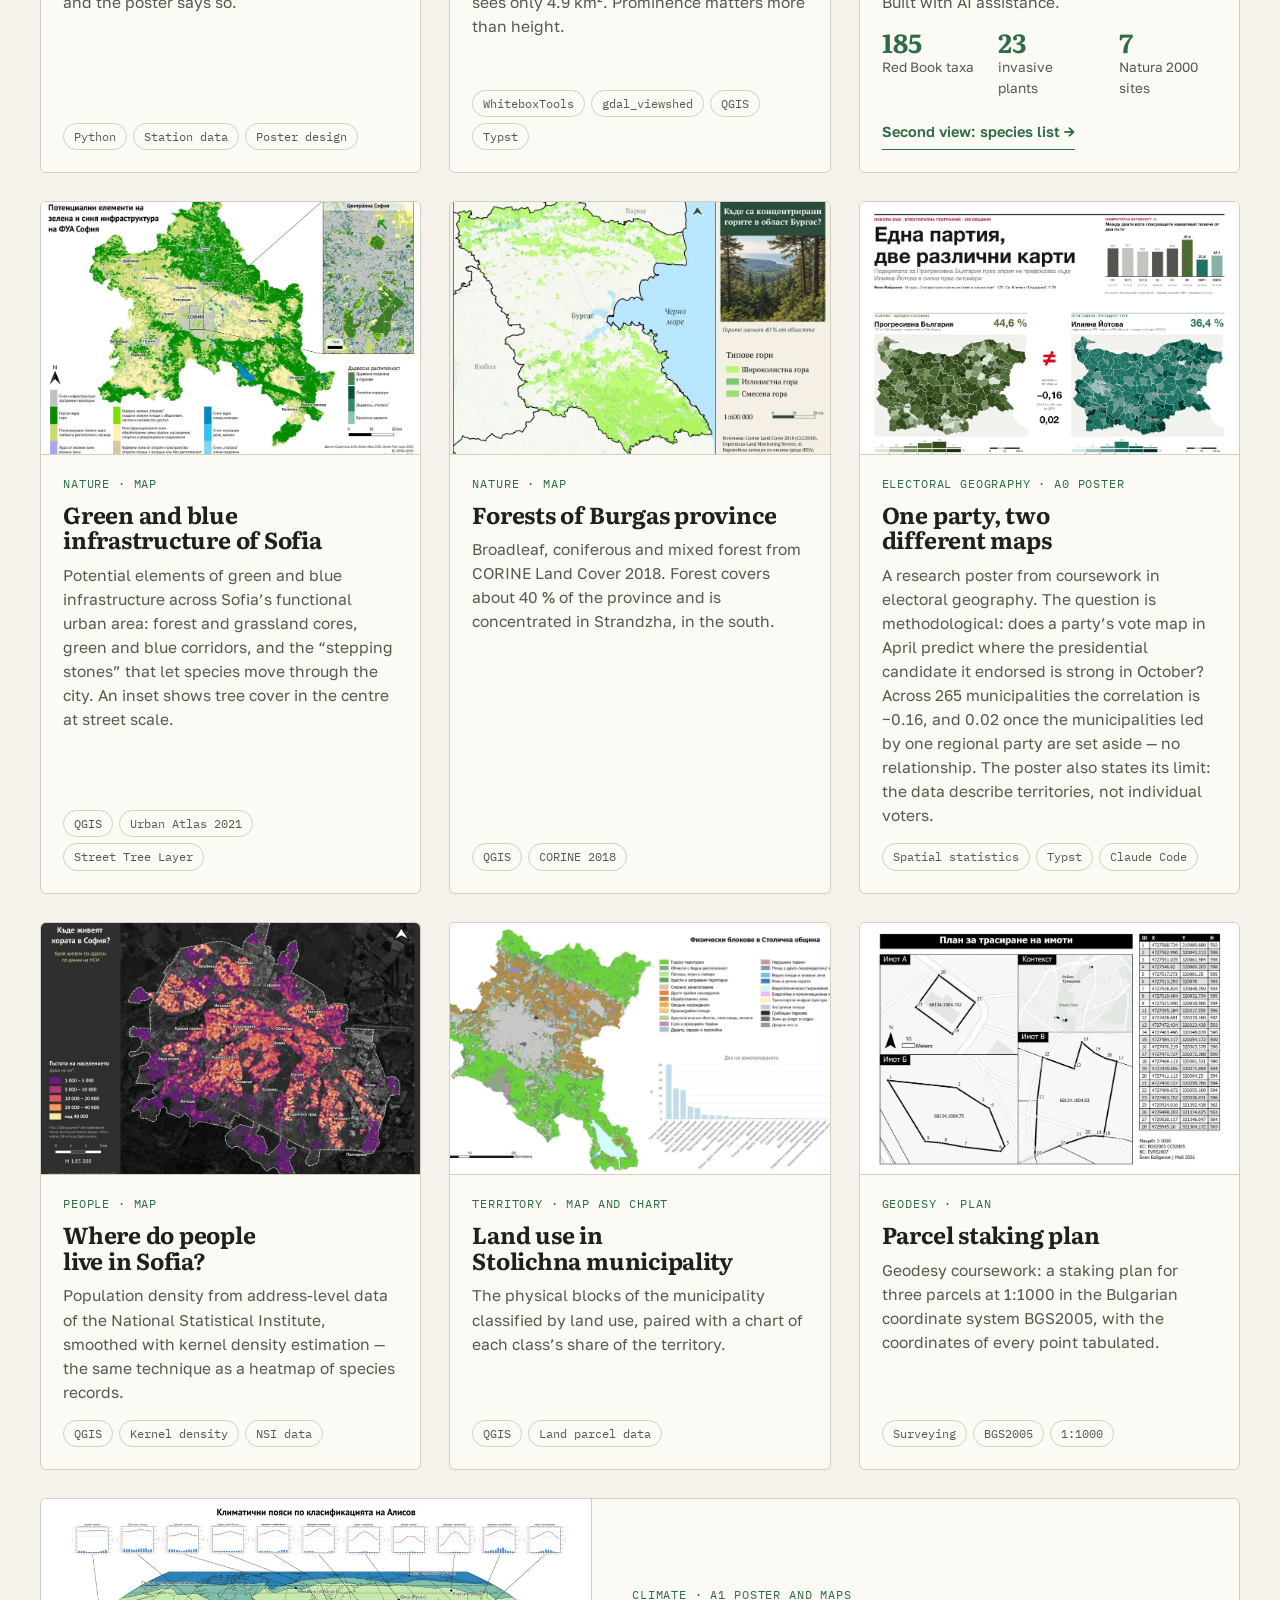
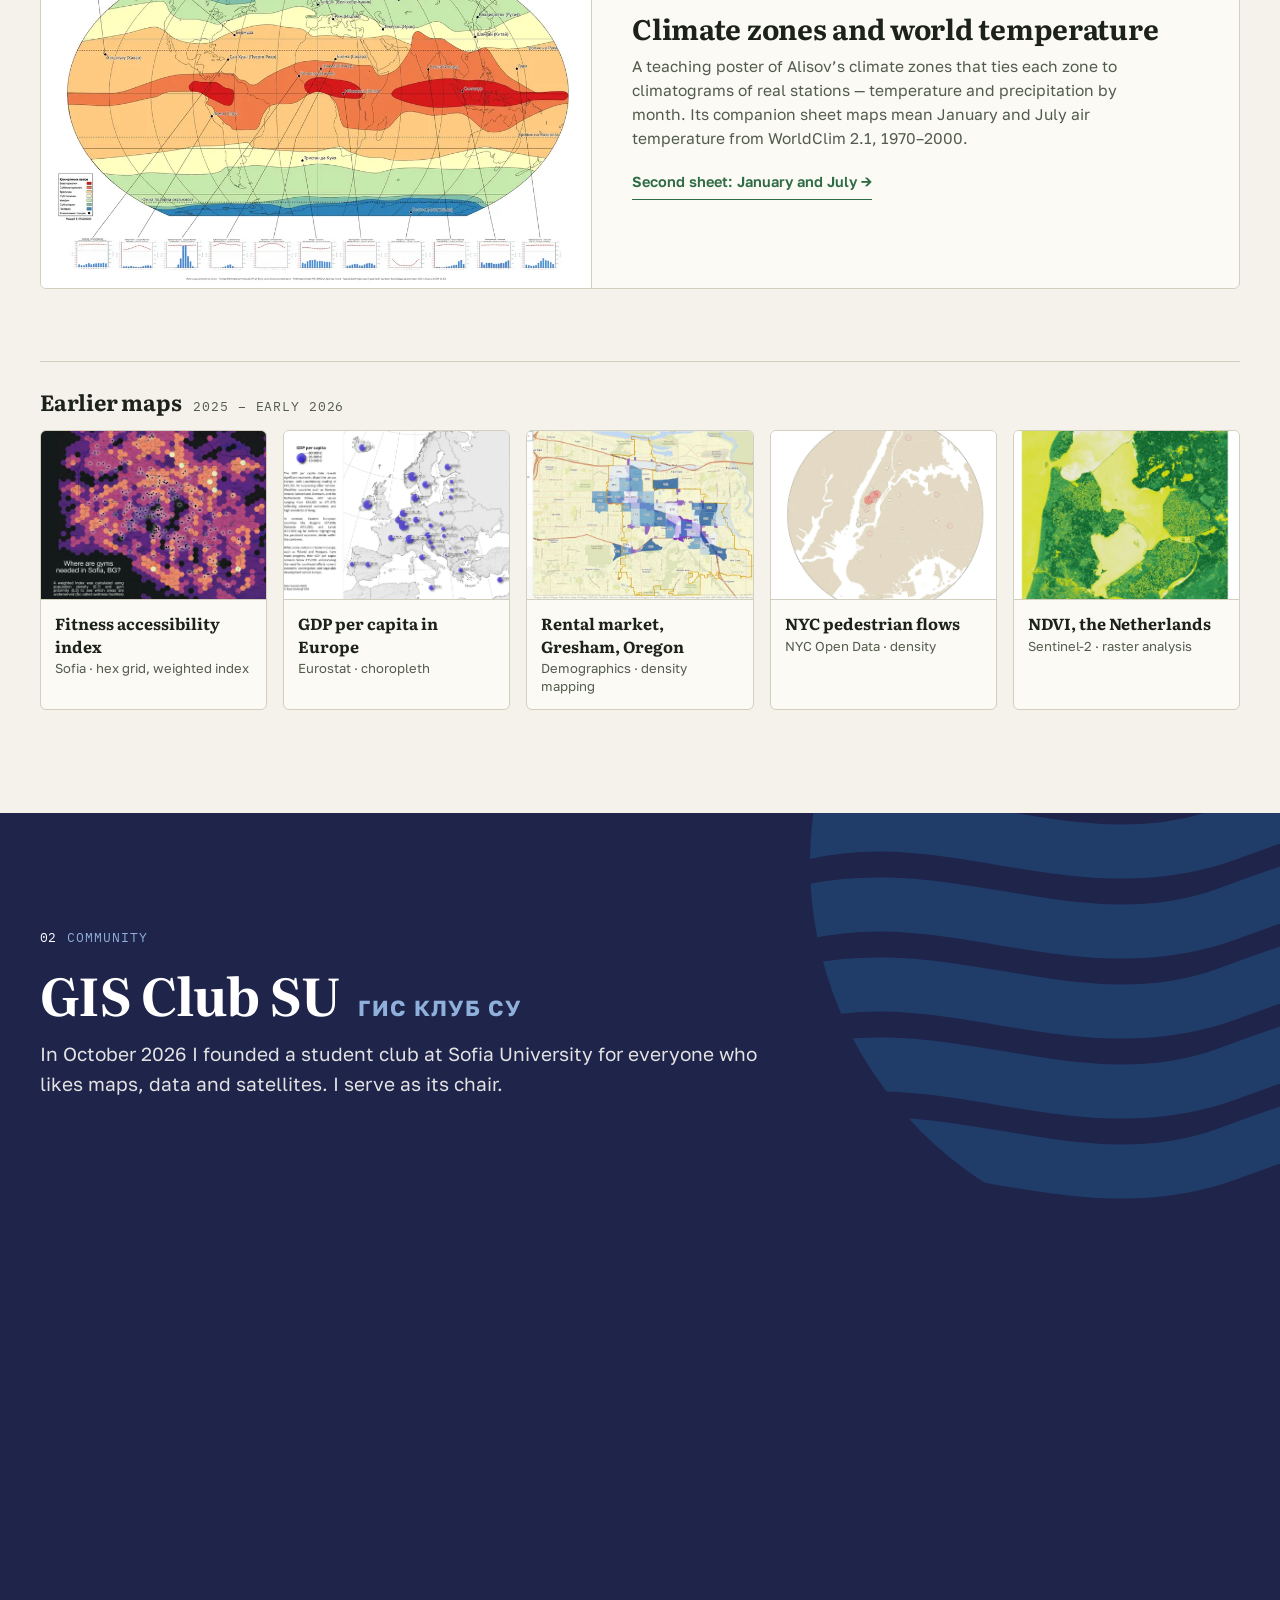
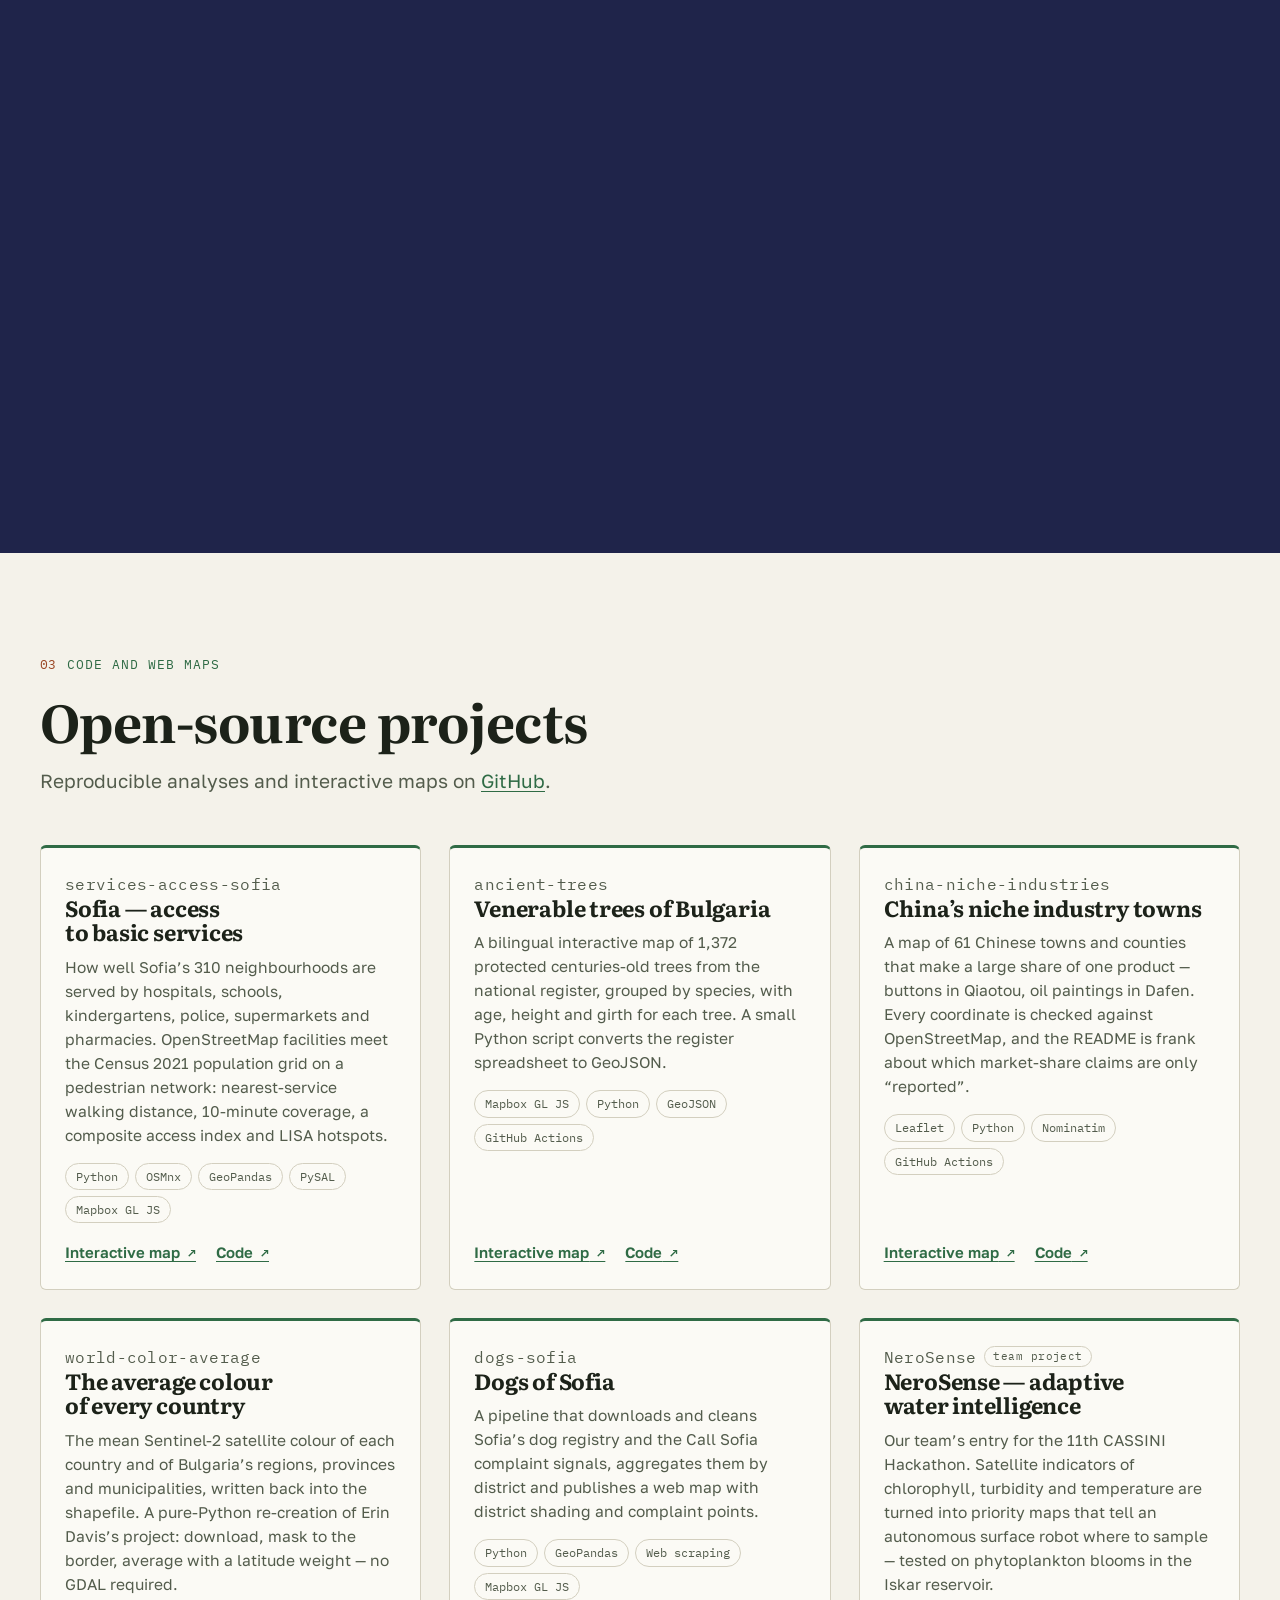
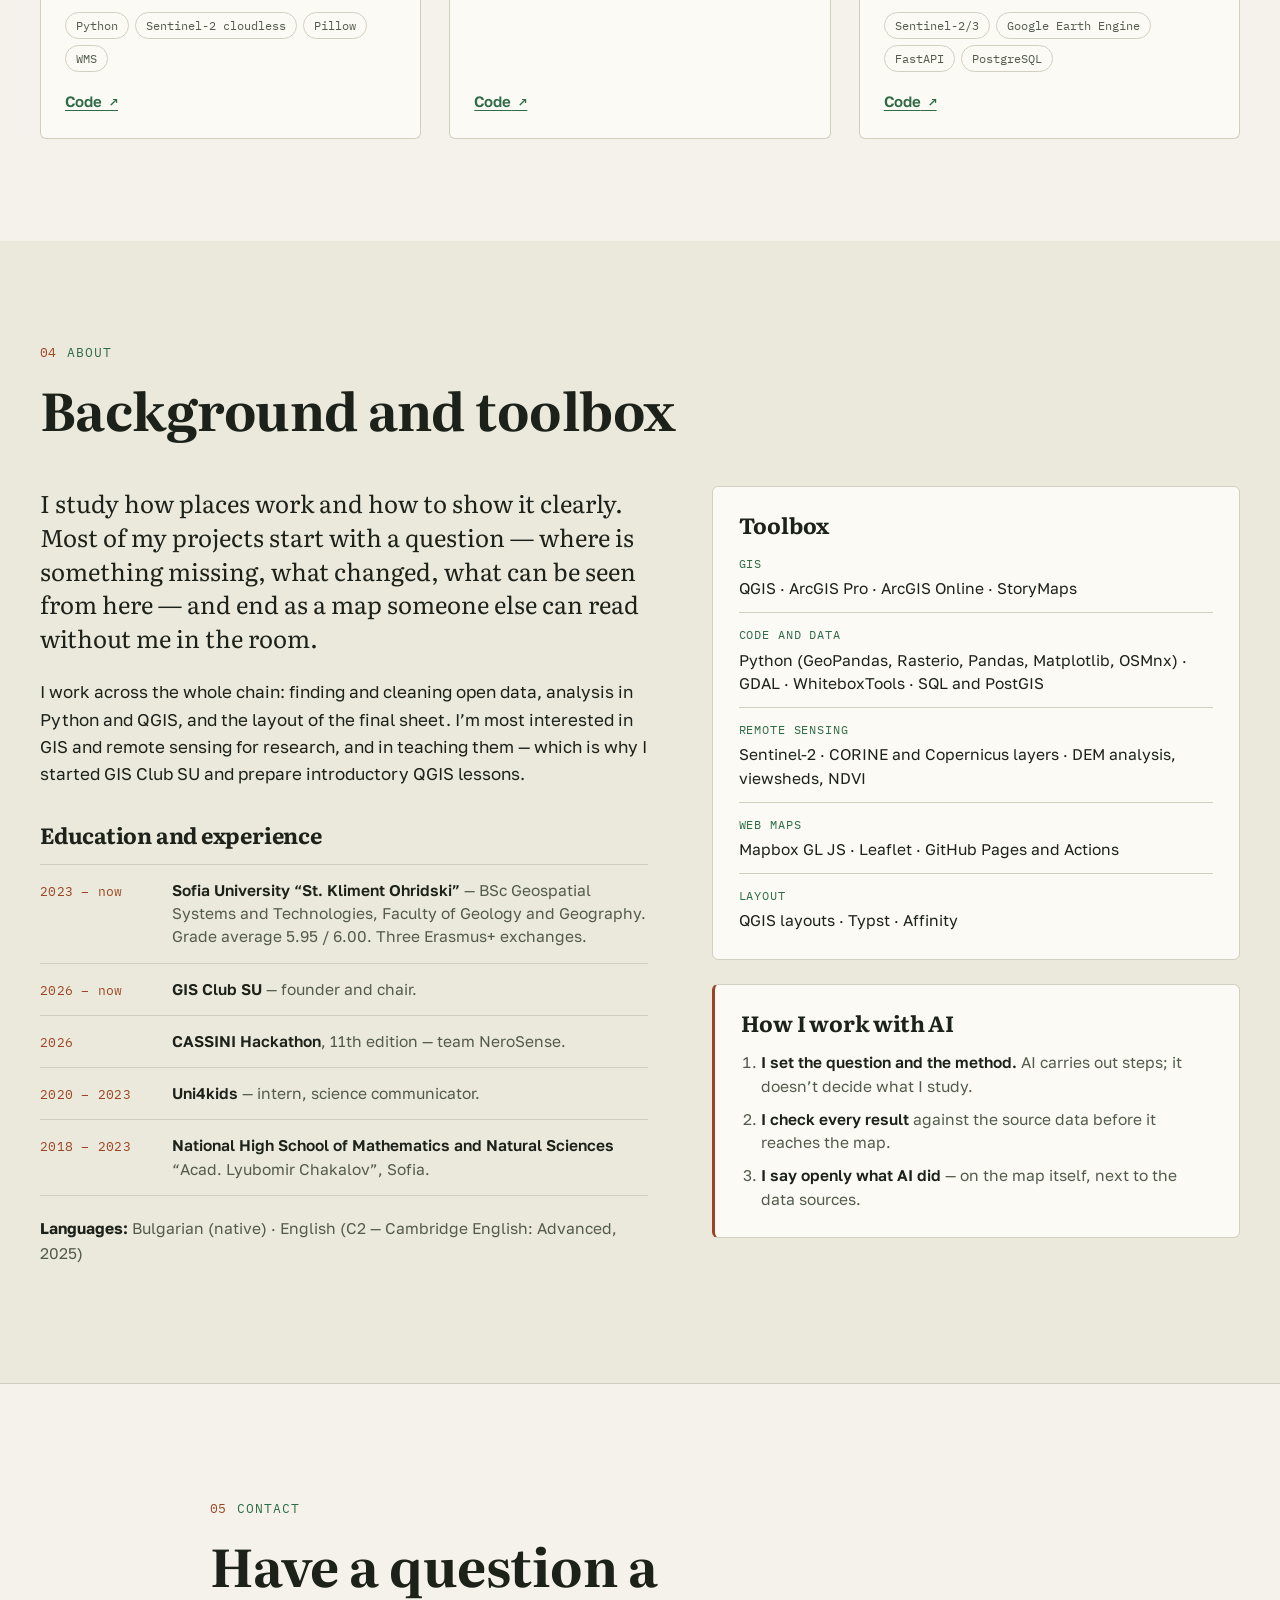
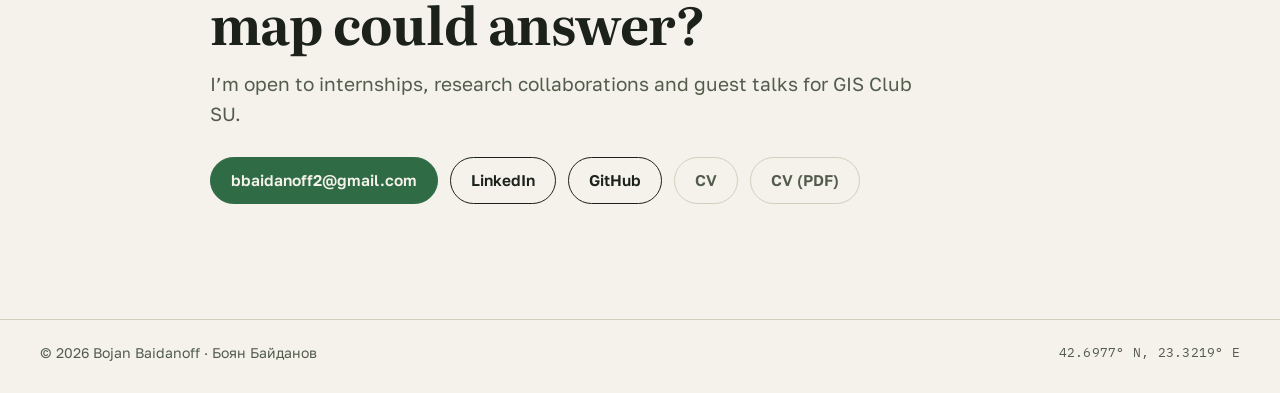
==== commit 3f7e8a95: "Redesign the CV in the site's style, in English and Bulgarian The CV is now a web page (cv/) set as " ====
--- a/index.html
+++ b/index.html
@@ -73,7 +73,7 @@
       <div class="cta-row">
         <a class="btn btn-primary" href="#work">See the work</a>
         <a class="btn" href="#club">GIS Club SU</a>
-        <a class="btn btn-ghost" href="CV_Bojan_GIS.pdf">CV (PDF, in Bulgarian)</a>
+        <a class="btn btn-ghost" href="cv/">CV</a>
       </div>
     </div>
     <figure class="hero-map">
@@ -544,7 +544,7 @@
             <span><b>National High School of Mathematics and Natural Sciences</b> “Acad. Lyubomir Chakalov”, Sofia.</span>
           </li>
         </ul>
-        <p class="langs"><b>Languages:</b> Bulgarian (native) · English (Cambridge C2 Proficiency, 2025)</p>
+        <p class="langs"><b>Languages:</b> Bulgarian (native) · English (C2 — Cambridge English: Advanced, 2025)</p>
       </div>
 
       <div class="about-side reveal">
@@ -582,7 +582,8 @@
       <a class="btn btn-primary" href="mailto:bbaidanoff2@gmail.com">bbaidanoff2@gmail.com</a>
       <a class="btn" href="https://www.linkedin.com/in/bbaidanoff/">LinkedIn</a>
       <a class="btn" href="https://github.com/bbaid">GitHub</a>
-      <a class="btn btn-ghost" href="CV_Bojan_GIS.pdf">CV (PDF, in Bulgarian)</a>
+      <a class="btn btn-ghost" href="cv/">CV</a>
+      <a class="btn btn-ghost" href="CV_Bojan_GIS.pdf">CV (PDF)</a>
     </div>
   </div>
 </section>
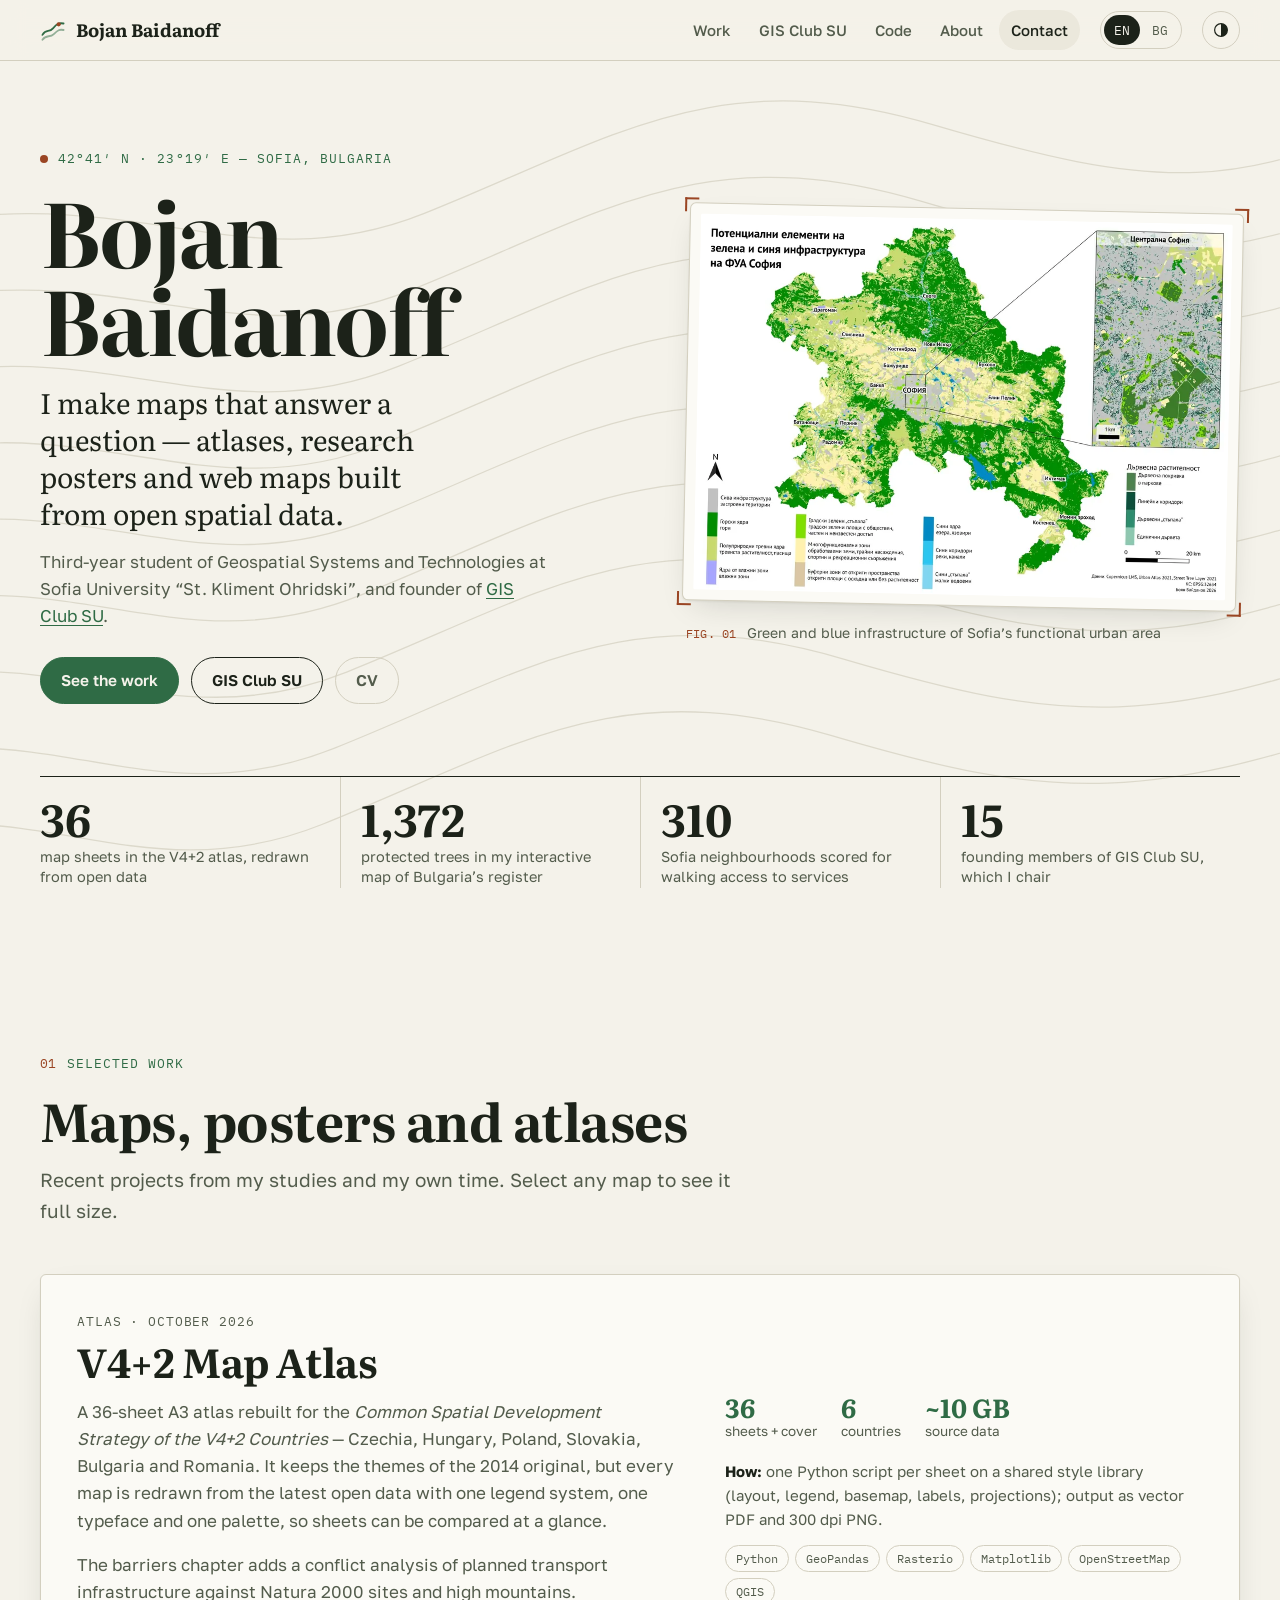
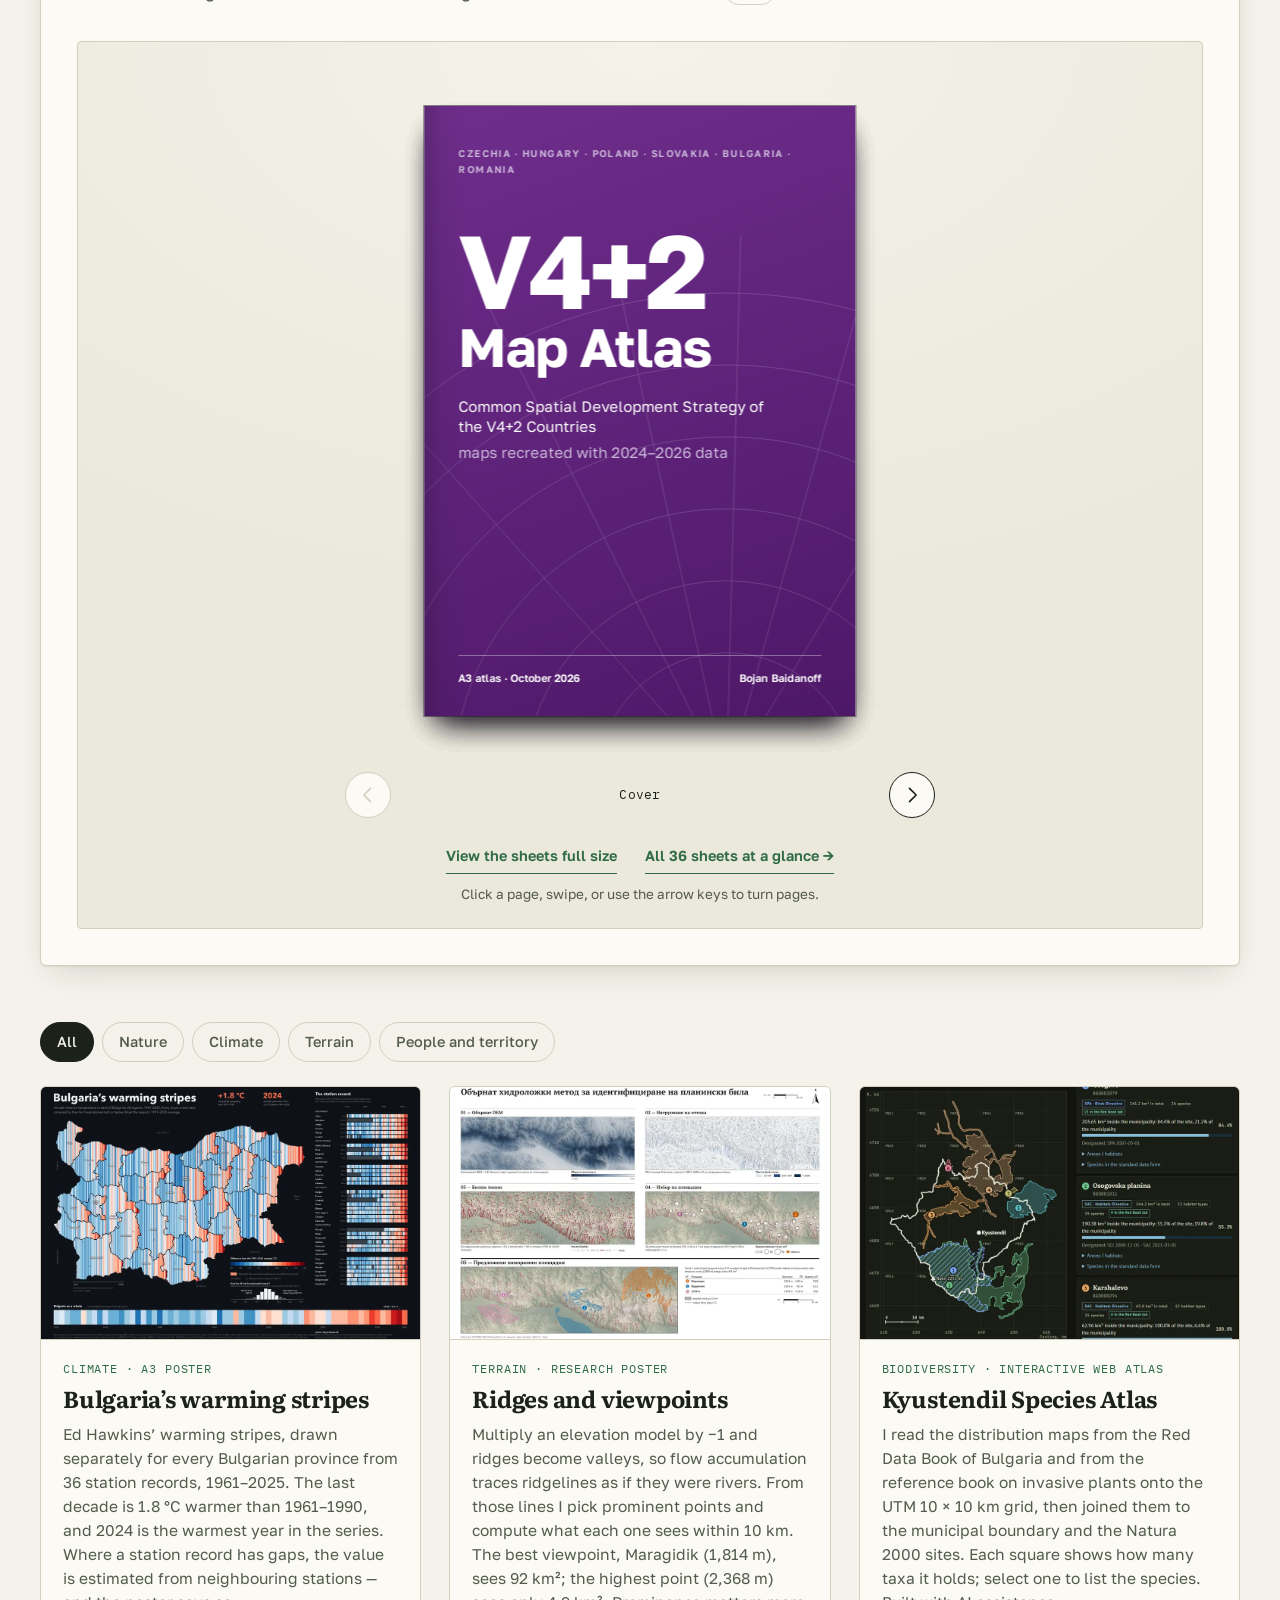
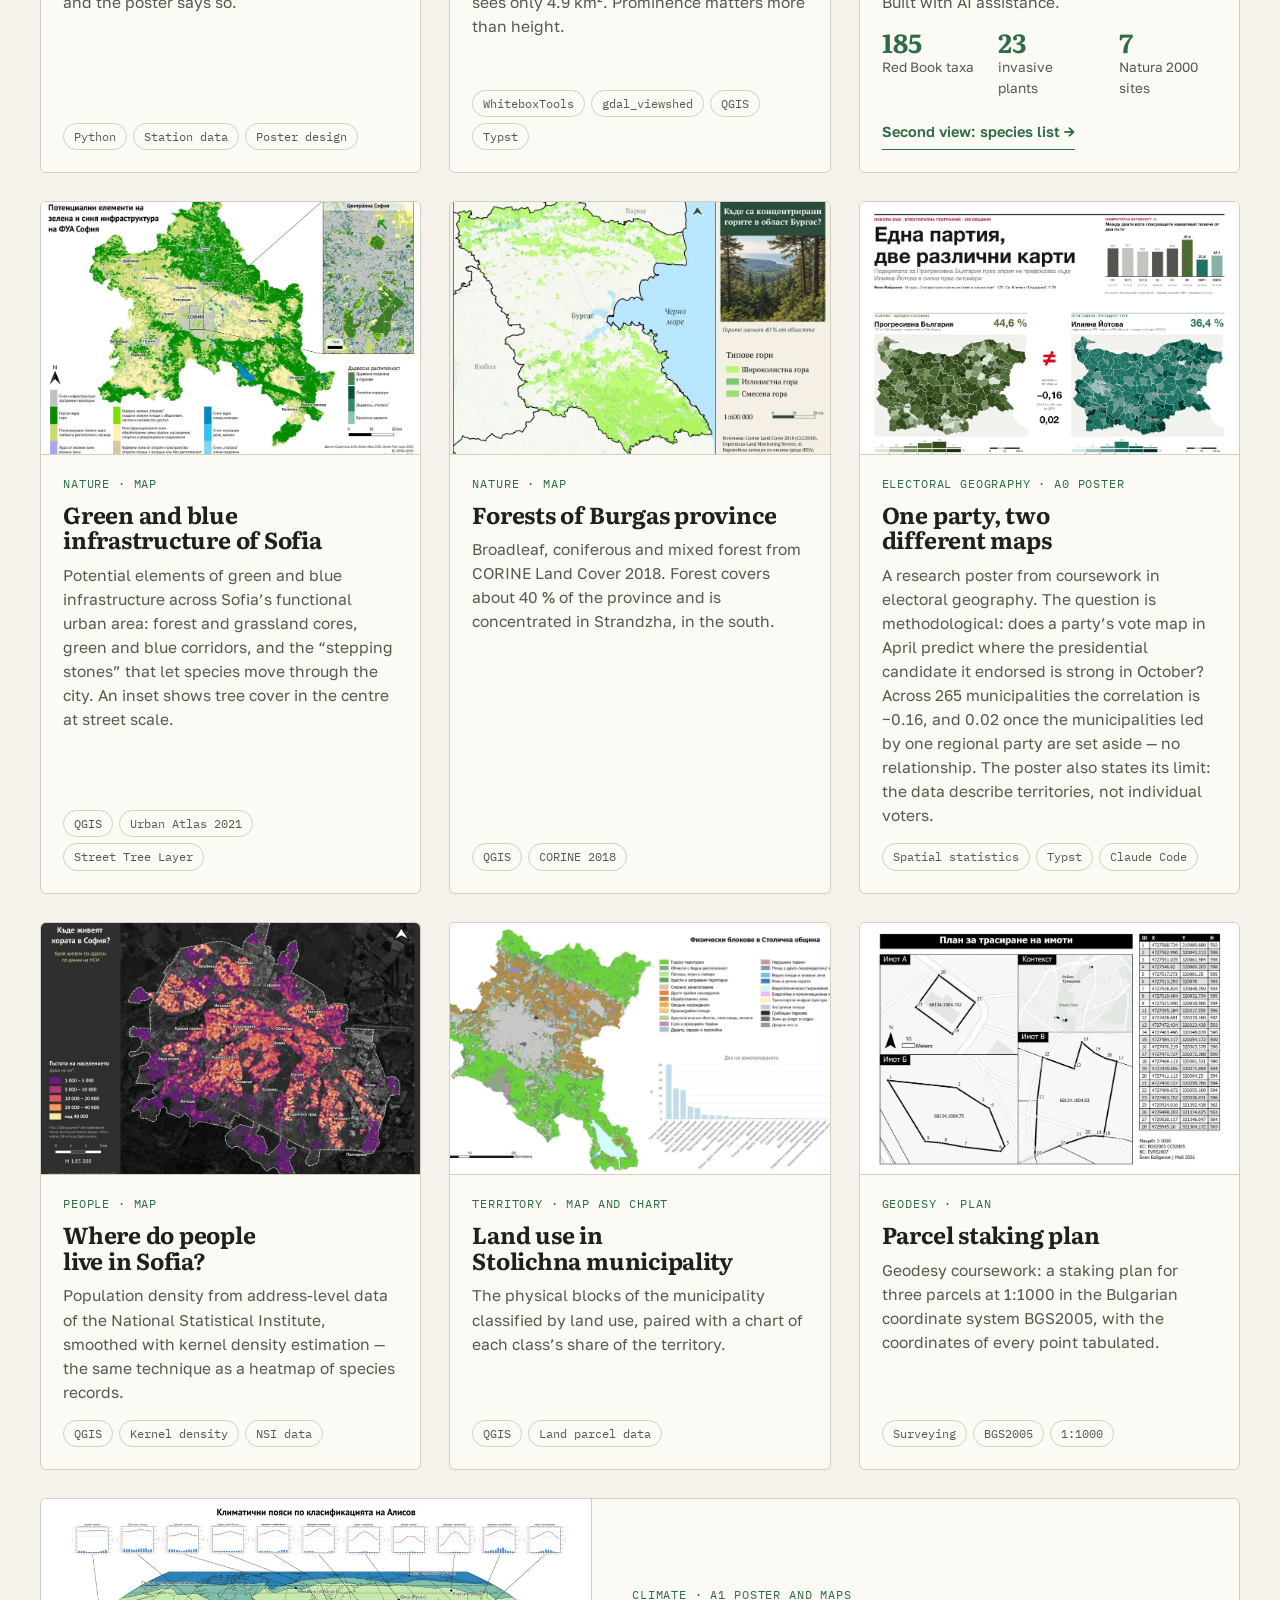
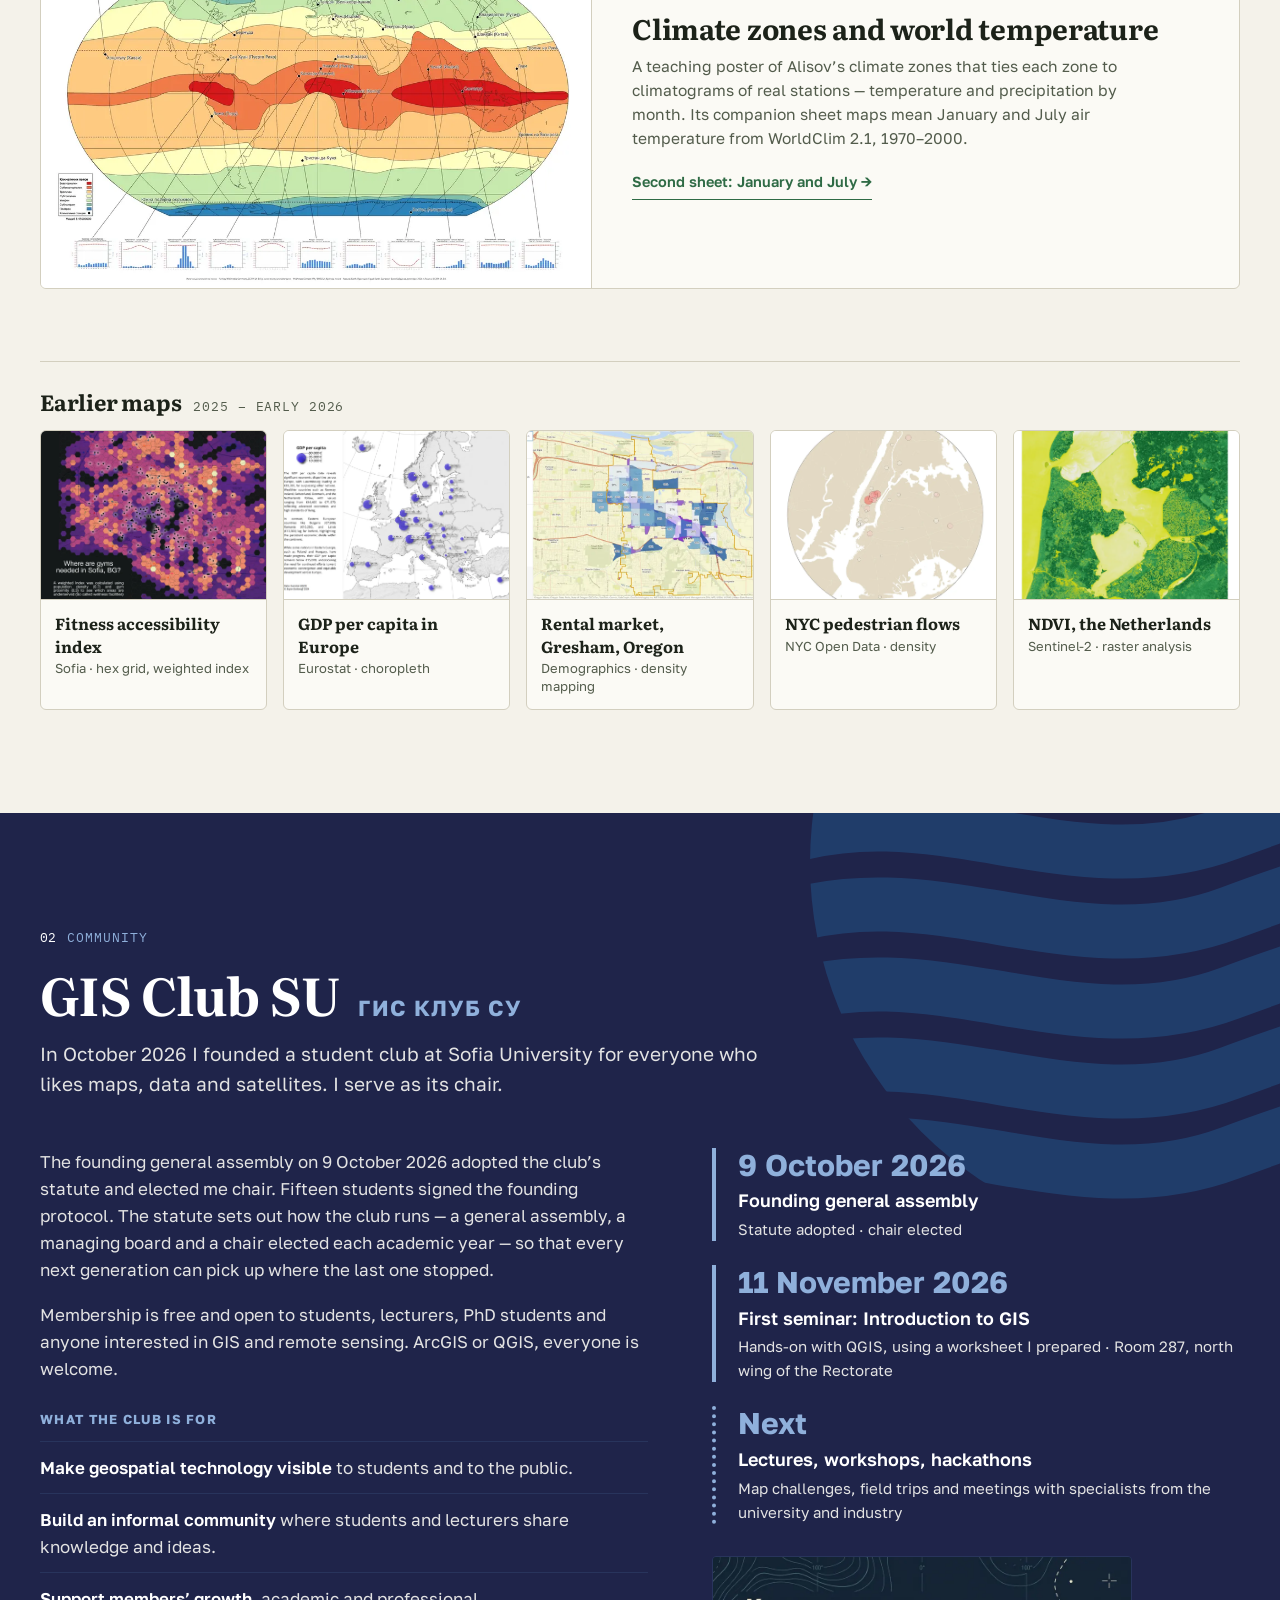
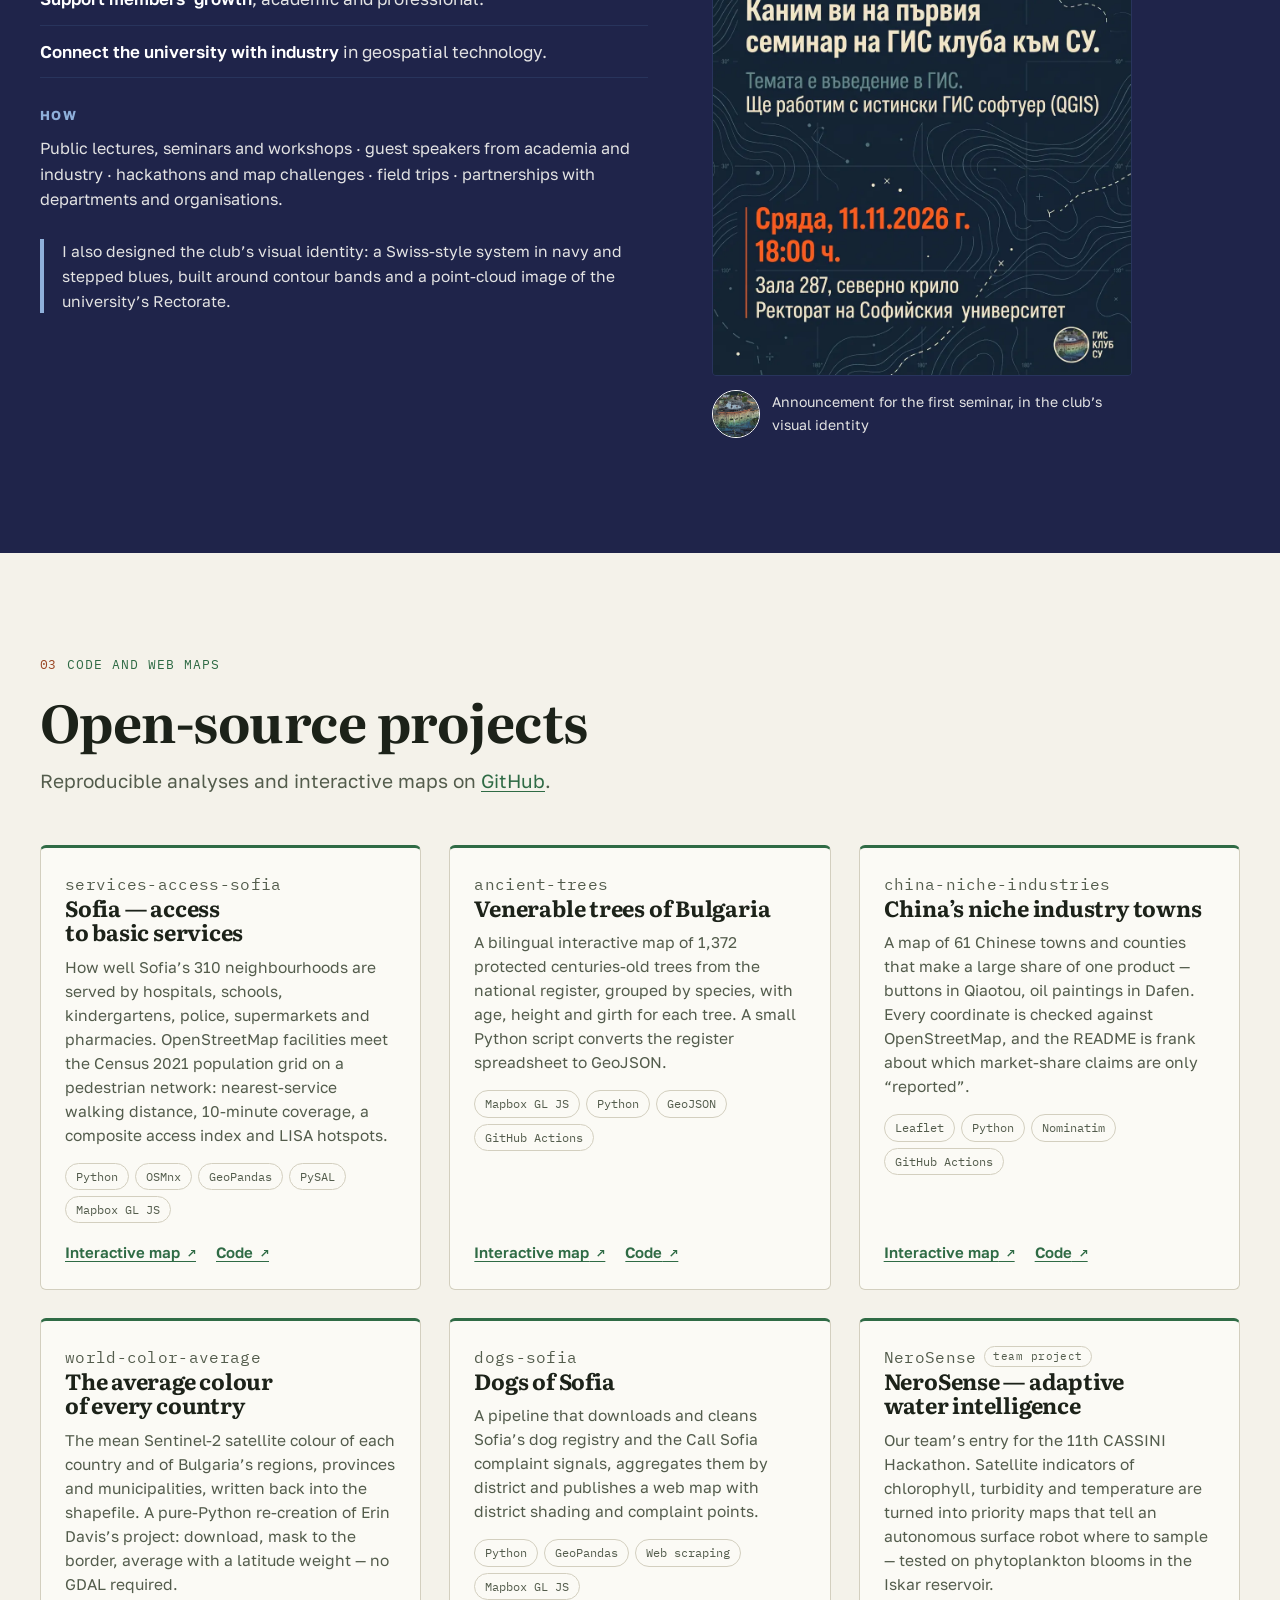
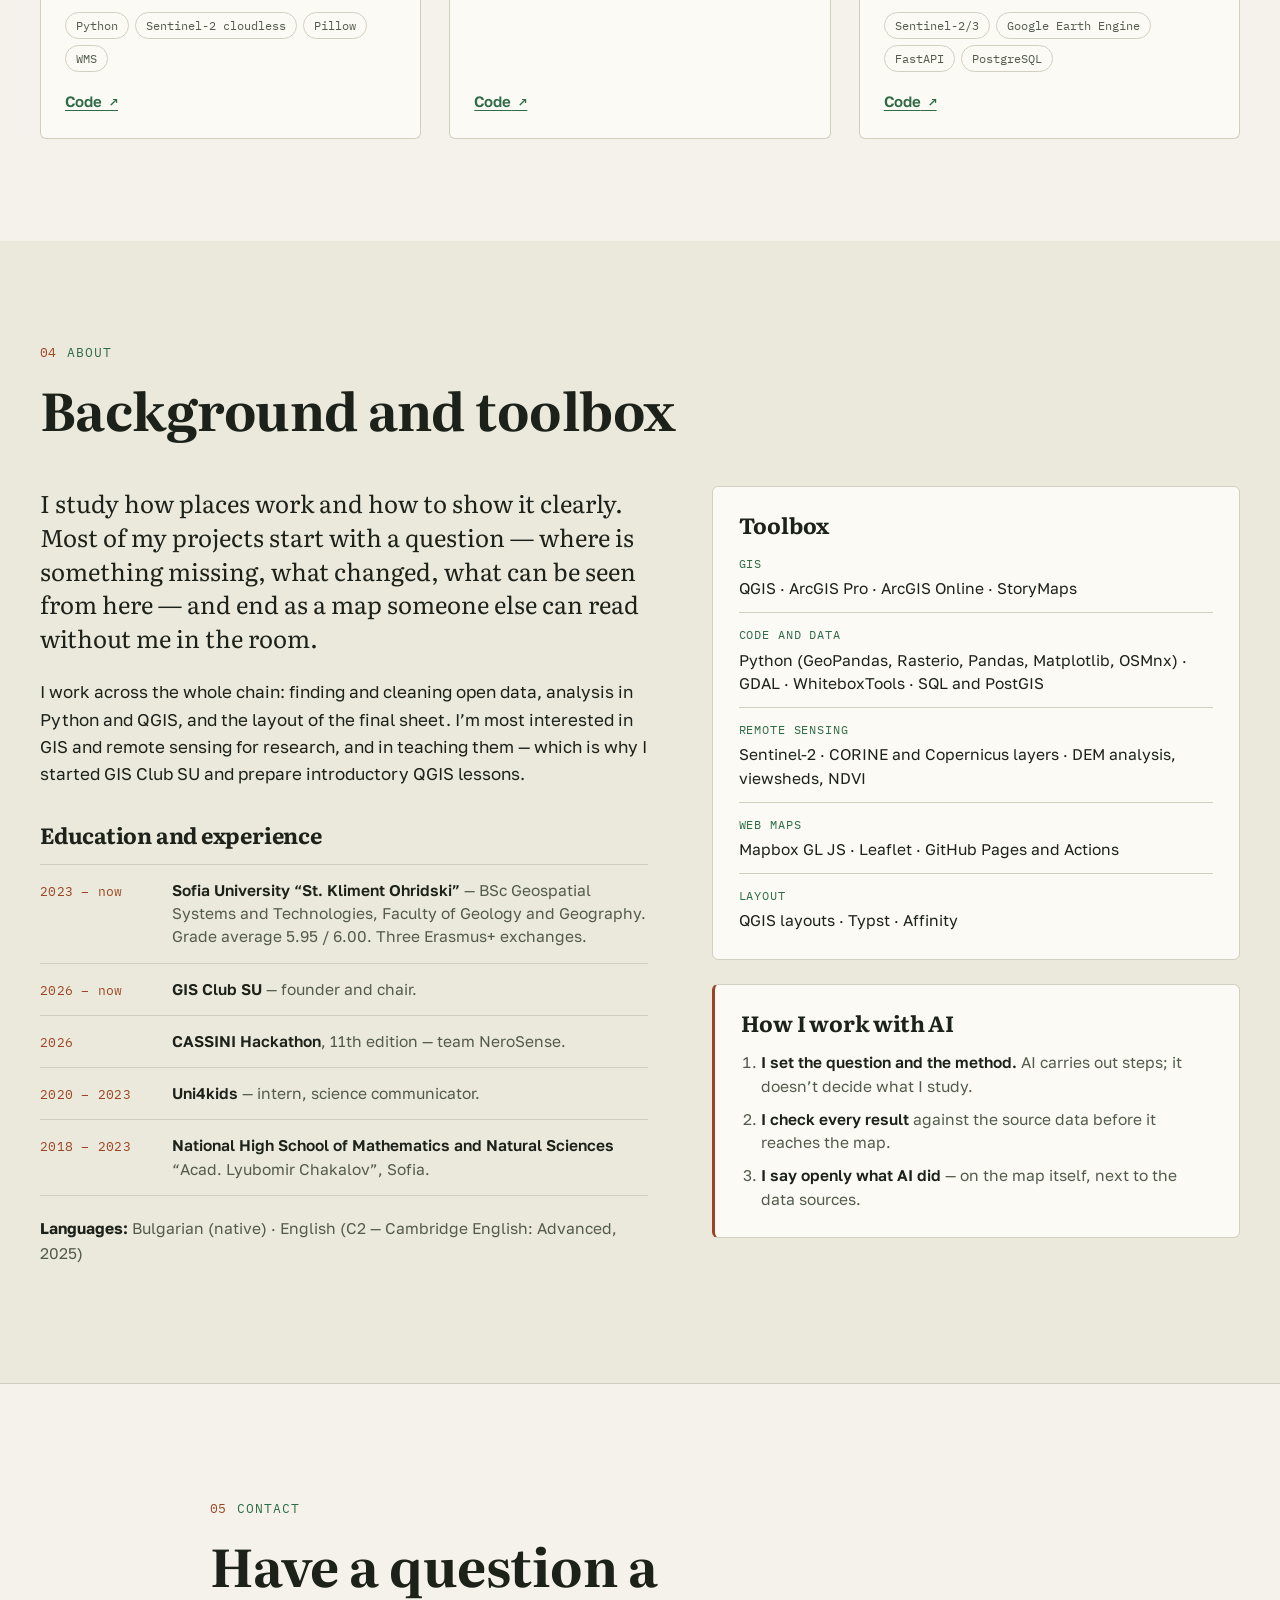
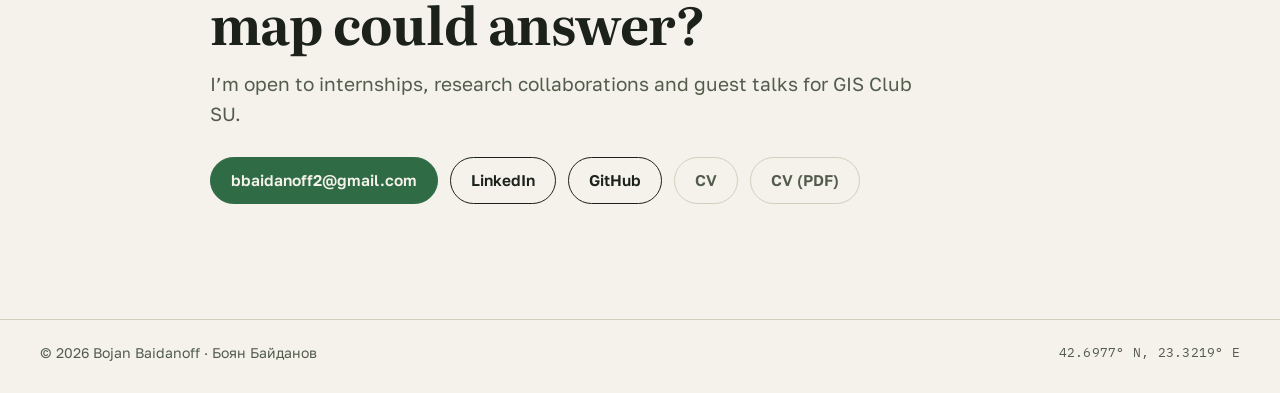
==== commit 4802d94d: "Build the site from markdown and add a language toggle All the text of the site and the CV now lives" ====
--- a/index.html
+++ b/index.html
@@ -3,10 +3,13 @@
 <head>
 <meta charset="utf-8">
 <meta name="viewport" content="width=device-width, initial-scale=1">
+<!-- Generated by build.py from content/en.md. Edit that file, then run: python3 build.py -->
 <title>Bojan Baidanoff — GIS, cartography and spatial analysis</title>
 <meta name="description" content="Portfolio of Bojan Baidanoff, Geospatial Systems and Technologies student at Sofia University and founder of GIS Club SU: map atlases, climate and terrain posters, biodiversity web atlases and open-source spatial analysis.">
 <meta name="author" content="Bojan Baidanoff">
 <link rel="canonical" href="https://bbaid.github.io/">
+<link rel="alternate" hreflang="en" href="https://bbaid.github.io/">
+<link rel="alternate" hreflang="bg" href="https://bbaid.github.io/bg/">
 <meta property="og:type" content="website">
 <meta property="og:url" content="https://bbaid.github.io/">
 <meta property="og:title" content="Bojan Baidanoff — GIS, cartography and spatial analysis">
@@ -41,6 +44,7 @@
       <a href="#about">About</a>
       <a href="#contact">Contact</a>
     </nav>
+    <div class="lang" role="group" aria-label="Language" data-lang-toggle><a href="./" lang="en" hreflang="en" aria-current="true">EN</a><a href="bg/" lang="bg" hreflang="bg">BG</a></div>
     <button class="theme-toggle" type="button" id="themeToggle" aria-label="Switch colour theme">
       <svg viewBox="0 0 24 24" aria-hidden="true"><circle cx="12" cy="12" r="8.5" /><path d="M12 3.5v17a8.5 8.5 0 0 0 0-17z" class="half" /></svg>
     </button>
@@ -78,7 +82,7 @@
     </div>
     <figure class="hero-map">
       <button class="frame" type="button" data-lightbox data-group="gbi" data-full="assets/img/sofia-green-blue.webp" data-caption="Potential elements of green and blue infrastructure in the functional urban area of Sofia, 2026. Data: Copernicus Land Monitoring Service, Urban Atlas 2021, Street Tree Layer 2021.">
-        <img src="assets/img/sofia-green-blue-sm.webp" width="1000" height="707" alt="Map of forest and grassland cores, green corridors and water bodies across the functional urban area of Sofia" fetchpriority="high">
+        <img src="assets/img/sofia-green-blue-sm.webp" width="1000" height="707" fetchpriority="high" alt="Map of forest and grassland cores, green corridors and water bodies across the functional urban area of Sofia">
         <span class="tick tl"></span><span class="tick tr"></span><span class="tick bl"></span><span class="tick br"></span>
       </button>
       <figcaption><span class="mono">FIG. 01</span> Green and blue infrastructure of Sofia’s functional urban area</figcaption>
@@ -218,7 +222,7 @@
     <div class="grid" id="projectGrid">
 
       <article class="card reveal" data-cat="climate">
-        <button class="card-media" type="button" data-lightbox data-group="stripes" data-full="assets/img/warming-stripes.webp" data-caption="Bulgaria’s warming stripes: one set of stripes per province, 1961–2025, with the records of 36 stations.">
+        <button class="card-media" type="button" data-label="View map" data-lightbox data-group="stripes" data-full="assets/img/warming-stripes.webp" data-caption="Bulgaria’s warming stripes: one set of stripes per province, 1961–2025, with the records of 36 stations.">
           <img src="assets/img/warming-stripes-sm.webp" width="1000" height="707" loading="lazy" alt="Dark poster of Bulgaria where each province is filled with blue-to-red climate stripes">
         </button>
         <div class="card-body">
@@ -230,7 +234,7 @@
       </article>
 
       <article class="card reveal" data-cat="terrain">
-        <button class="card-media" type="button" data-lightbox data-group="ridges" data-full="assets/img/ridges-viewpoints.webp" data-caption="An inverted hydrological method for identifying mountain ridges, in five steps: inverted DEM, flow accumulation, ridgelines, viewpoint selection and visibility.">
+        <button class="card-media" type="button" data-label="View map" data-lightbox data-group="ridges" data-full="assets/img/ridges-viewpoints.webp" data-caption="An inverted hydrological method for identifying mountain ridges, in five steps: inverted DEM, flow accumulation, ridgelines, viewpoint selection and visibility.">
           <img src="assets/img/ridges-viewpoints-sm.webp" width="1000" height="707" loading="lazy" alt="Five-panel poster showing an inverted elevation model, flow accumulation, ridgelines and viewsheds">
         </button>
         <div class="card-body">
@@ -242,7 +246,7 @@
       </article>
 
       <article class="card reveal" data-cat="nature">
-        <button class="card-media" type="button" data-lightbox data-group="kyustendil" data-full="assets/img/kyustendil-atlas.webp" data-caption="Kyustendil Species Atlas: Natura 2000 sites over the UTM 10 × 10 km grid, with each site’s overlap with the municipality.">
+        <button class="card-media" type="button" data-label="View map" data-lightbox data-group="kyustendil" data-full="assets/img/kyustendil-atlas.webp" data-caption="Kyustendil Species Atlas: Natura 2000 sites over the UTM 10 × 10 km grid, with each site’s overlap with the municipality.">
           <img src="assets/img/kyustendil-atlas-sm.webp" width="1000" height="832" loading="lazy" alt="Dark web interface with a map of Kyustendil municipality, protected sites and a 10 km grid">
         </button>
         <div class="card-body">
@@ -259,7 +263,7 @@
       </article>
 
       <article class="card reveal" data-cat="nature">
-        <button class="card-media" type="button" data-lightbox data-group="gbi" data-full="assets/img/sofia-green-blue.webp" data-caption="Potential elements of green and blue infrastructure in the functional urban area of Sofia, 2026. Data: Copernicus Land Monitoring Service, Urban Atlas 2021, Street Tree Layer 2021.">
+        <button class="card-media" type="button" data-label="View map" data-lightbox data-group="gbi" data-full="assets/img/sofia-green-blue.webp" data-caption="Potential elements of green and blue infrastructure in the functional urban area of Sofia, 2026. Data: Copernicus Land Monitoring Service, Urban Atlas 2021, Street Tree Layer 2021.">
           <img src="assets/img/sofia-green-blue-sm.webp" width="1000" height="707" loading="lazy" alt="Map of forest cores, grassland cores, corridors and water bodies around Sofia, with an inset of the city centre">
         </button>
         <div class="card-body">
@@ -271,7 +275,7 @@
       </article>
 
       <article class="card reveal" data-cat="nature">
-        <button class="card-media" type="button" data-lightbox data-group="burgas" data-full="assets/img/burgas-forests.webp" data-caption="Where are the forests of Burgas province concentrated? Broadleaf, coniferous and mixed forest from CORINE Land Cover 2018.">
+        <button class="card-media" type="button" data-label="View map" data-lightbox data-group="burgas" data-full="assets/img/burgas-forests.webp" data-caption="Where are the forests of Burgas province concentrated? Broadleaf, coniferous and mixed forest from CORINE Land Cover 2018.">
           <img src="assets/img/burgas-forests-sm.webp" width="1000" height="708" loading="lazy" alt="Map of Burgas province with forest cover in shades of green, densest in the south">
         </button>
         <div class="card-body">
@@ -283,7 +287,7 @@
       </article>
 
       <article class="card reveal" data-cat="people">
-        <button class="card-media media-top" type="button" data-lightbox data-group="elections" data-full="assets/img/elections-2026.webp" data-caption="“One party, two different maps” — A0 research poster on the electoral geography of Bulgaria’s 2026 elections across 265 municipalities.">
+        <button class="card-media media-top" type="button" data-label="View map" data-lightbox data-group="elections" data-full="assets/img/elections-2026.webp" data-caption="“One party, two different maps” — A0 research poster on the electoral geography of Bulgaria’s 2026 elections across 265 municipalities.">
           <img src="assets/img/elections-2026-sm.webp" width="991" height="1400" loading="lazy" alt="Research poster with two choropleth maps of Bulgaria by municipality, a turnout chart and a scatter plot">
         </button>
         <div class="card-body">
@@ -295,7 +299,7 @@
       </article>
 
       <article class="card reveal" data-cat="people">
-        <button class="card-media" type="button" data-lightbox data-group="population" data-full="assets/img/sofia-population.webp" data-caption="Where do people live in Sofia? Population density from address-level NSI data, smoothed with kernel density estimation.">
+        <button class="card-media" type="button" data-label="View map" data-lightbox data-group="population" data-full="assets/img/sofia-population.webp" data-caption="Where do people live in Sofia? Population density from address-level NSI data, smoothed with kernel density estimation.">
           <img src="assets/img/sofia-population-sm.webp" width="1000" height="708" loading="lazy" alt="Dark map of Sofia with population density glowing from purple to orange">
         </button>
         <div class="card-body">
@@ -307,7 +311,7 @@
       </article>
 
       <article class="card reveal" data-cat="people">
-        <button class="card-media" type="button" data-lightbox data-group="landuse" data-full="assets/img/stolichna-landuse.webp" data-caption="Physical blocks in Stolichna municipality by land use, with a chart of each class’s share.">
+        <button class="card-media" type="button" data-label="View map" data-lightbox data-group="landuse" data-full="assets/img/stolichna-landuse.webp" data-caption="Physical blocks in Stolichna municipality by land use, with a chart of each class’s share.">
           <img src="assets/img/stolichna-landuse-sm.webp" width="1000" height="563" loading="lazy" alt="Land-use map of Stolichna municipality next to a bar chart of land-use shares">
         </button>
         <div class="card-body">
@@ -319,7 +323,7 @@
       </article>
 
       <article class="card reveal" data-cat="people terrain">
-        <button class="card-media" type="button" data-lightbox data-group="staking" data-full="assets/img/staking-plan.webp" data-caption="Staking plan for three parcels at 1:1000 in the Bulgarian coordinate system BGS2005, with the coordinate table of every point.">
+        <button class="card-media" type="button" data-label="View map" data-lightbox data-group="staking" data-full="assets/img/staking-plan.webp" data-caption="Staking plan for three parcels at 1:1000 in the Bulgarian coordinate system BGS2005, with the coordinate table of every point.">
           <img src="assets/img/staking-plan-sm.webp" width="1000" height="707" loading="lazy" alt="Black and white survey plan of three parcels with a table of point coordinates">
         </button>
         <div class="card-body">
@@ -331,7 +335,7 @@
       </article>
 
       <article class="card card-wide reveal" data-cat="climate">
-        <button class="card-media" type="button" data-lightbox data-group="climate" data-full="assets/img/alisov-climate.webp" data-caption="Climate zones after Alisov’s classification, with climatograms of stations around the world (A1 poster).">
+        <button class="card-media" type="button" data-label="View map" data-lightbox data-group="climate" data-full="assets/img/alisov-climate.webp" data-caption="Climate zones after Alisov’s classification, with climatograms of stations around the world (A1 poster).">
           <img src="assets/img/alisov-climate-sm.webp" width="1000" height="707" loading="lazy" alt="World map of climate zones in warm and cool bands, surrounded by small station climatograms">
         </button>
         <div class="card-body">
@@ -392,7 +396,7 @@
   <div class="wrap club-wrap">
     <header class="section-head">
       <p class="eyebrow"><span class="mono">02</span> Community</p>
-      <h2>GIS Club SU <span class="cyr" lang="bg">ГИС клуб СУ</span></h2>
+      <h2>GIS Club SU <span class="cyr">ГИС клуб СУ</span></h2>
       <p class="section-lead">In October 2026 I founded a student club at Sofia University for everyone who likes maps, data and satellites. I serve as its chair.</p>
     </header>
 
@@ -592,7 +596,7 @@
 
 <footer class="site-footer">
   <div class="wrap footer-row">
-    <p>© 2026 Bojan Baidanoff · <span lang="bg">Боян Байданов</span></p>
+    <p>© 2026 Bojan Baidanoff · Боян Байданов</p>
     <p class="mono">42.6977° N, 23.3219° E</p>
   </div>
 </footer>
--- a/assets/css/style.css
+++ b/assets/css/style.css
@@ -109,6 +109,10 @@
 .nav::-webkit-scrollbar { display: none; }
 .nav a { color: var(--muted); text-decoration: none; font-size: 15px; font-weight: 500; padding: 8px 12px; border-radius: 999px; white-space: nowrap; transition: color 0.15s, background 0.15s; }
 .nav a:hover, .nav a.is-current { color: var(--ink); background: var(--paper-2); }
+.lang { flex: none; display: inline-flex; gap: 2px; padding: 3px; border: 1px solid var(--line); border-radius: 999px; }
+.lang a { display: grid; place-items: center; min-width: 36px; height: 30px; padding: 0 9px; border-radius: 999px; font-family: var(--mono); font-size: 12.5px; letter-spacing: 0.04em; color: var(--muted); text-decoration: none; transition: color 0.15s, background 0.15s; }
+.lang a:hover { color: var(--ink); background: var(--paper-2); }
+.lang a[aria-current="true"] { background: var(--ink); color: var(--paper); }
 .theme-toggle { flex: none; width: 38px; height: 38px; display: grid; place-items: center; background: none; border: 1px solid var(--line); border-radius: 50%; cursor: pointer; }
 .theme-toggle svg { width: 18px; height: 18px; }
 .theme-toggle circle { fill: none; stroke: var(--ink); stroke-width: 1.6; }
@@ -310,7 +314,7 @@
 .card-media img { width: 100%; height: 100%; object-fit: cover; transition: transform 0.6s cubic-bezier(.2,.7,.2,1); }
 .card-media.media-top img { object-position: top; }
 .card-media:hover img { transform: scale(1.04); }
-.card-media::after { content: "View map"; position: absolute; right: 10px; bottom: 10px; font-family: var(--mono); font-size: 11.5px; letter-spacing: 0.05em; text-transform: uppercase; color: #f4f2ea; background: rgb(28 34 25 / 82%); padding: 4px 10px; border-radius: 999px; opacity: 0; transform: translateY(4px); transition: opacity 0.2s, transform 0.2s; }
+.card-media::after { content: attr(data-label); position: absolute; right: 10px; bottom: 10px; font-family: var(--mono); font-size: 11.5px; letter-spacing: 0.05em; text-transform: uppercase; color: #f4f2ea; background: rgb(28 34 25 / 82%); padding: 4px 10px; border-radius: 999px; opacity: 0; transform: translateY(4px); transition: opacity 0.2s, transform 0.2s; }
 .card-media:hover::after, .card-media:focus-visible::after { opacity: 1; transform: none; }
 .card-body { display: flex; flex-direction: column; flex: 1; padding: 20px 22px 22px; }
 .card-body h3 { font-size: 23px; margin-bottom: 10px; }
@@ -477,7 +481,7 @@
 }
 
 @media print {
-  .site-header, .theme-toggle, .filters, .lightbox, .hero-contours, .book-bar, .book-actions, .book-hint { display: none !important; }
+  .site-header, .theme-toggle, .lang, .filters, .lightbox, .hero-contours, .book-bar, .book-actions, .book-hint { display: none !important; }
   .js .reveal { opacity: 1; transform: none; }
   .club { background: #fff; color: #000; }
 }
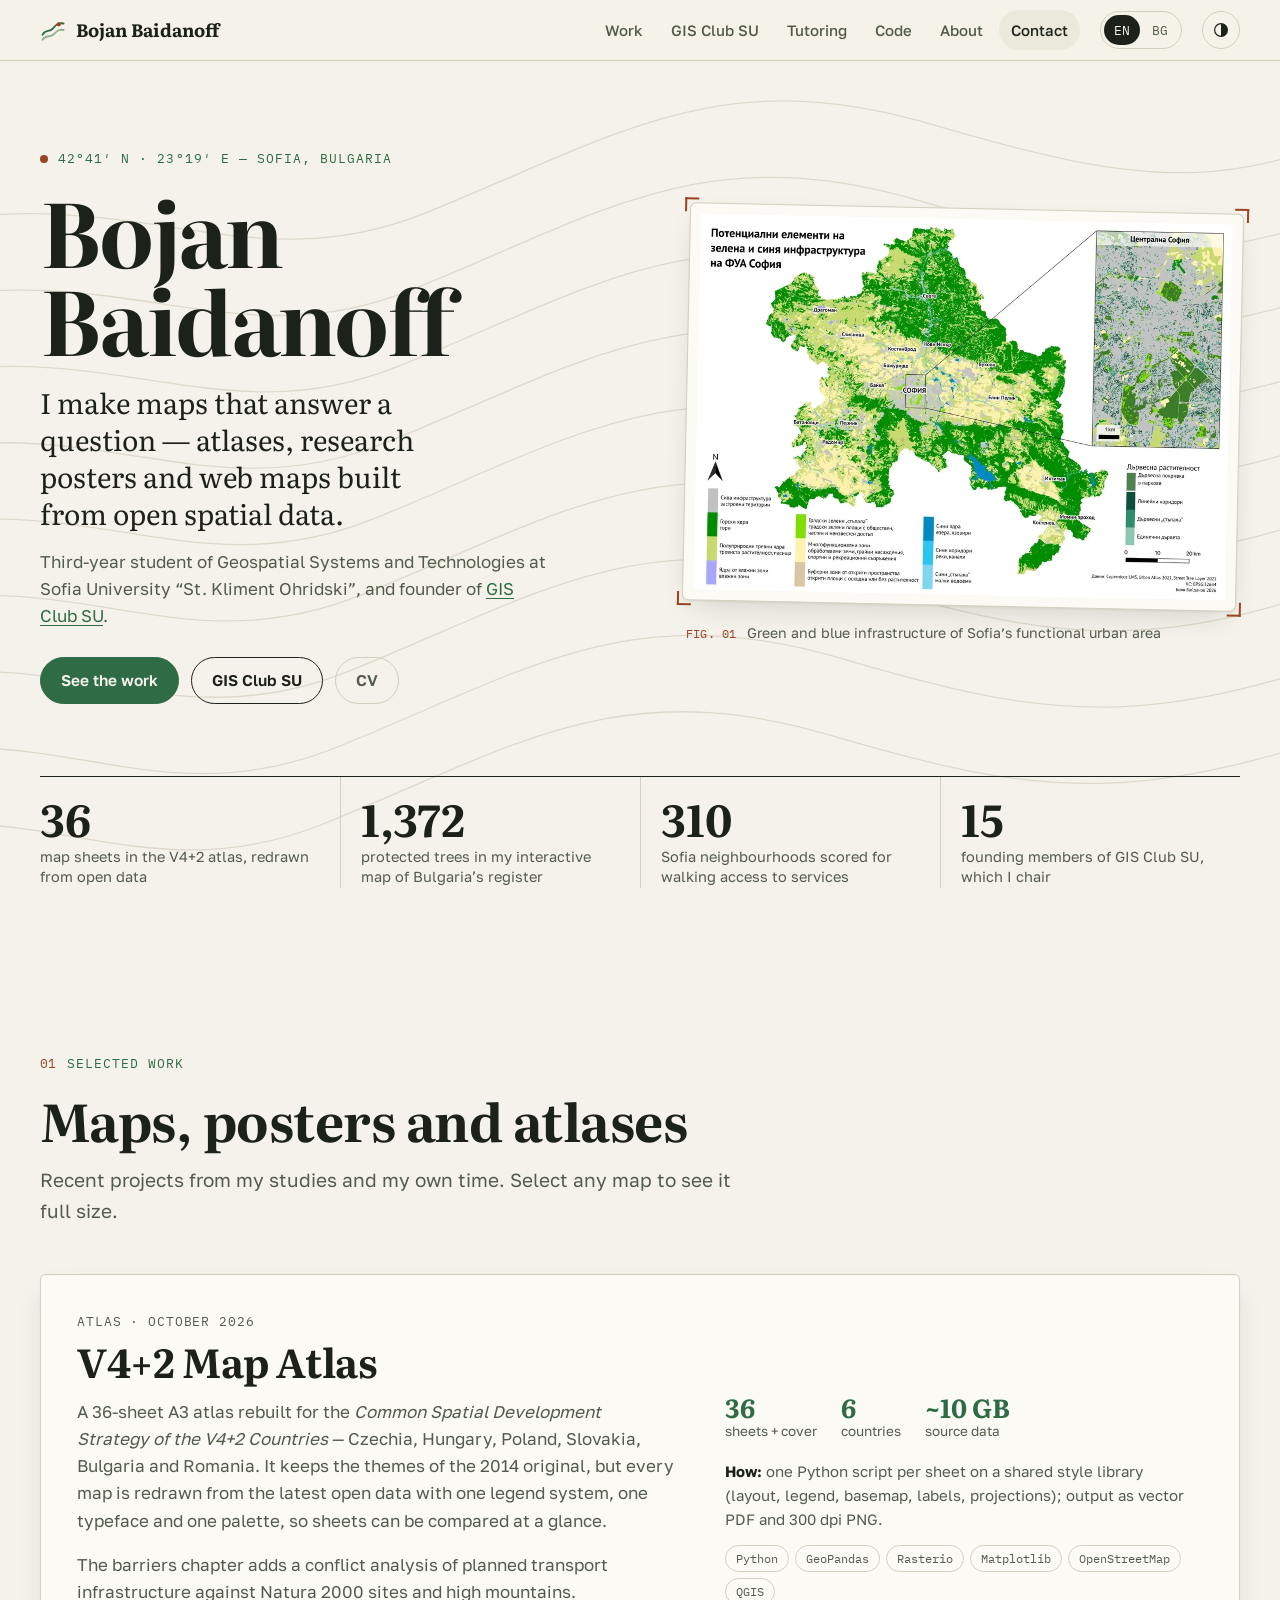
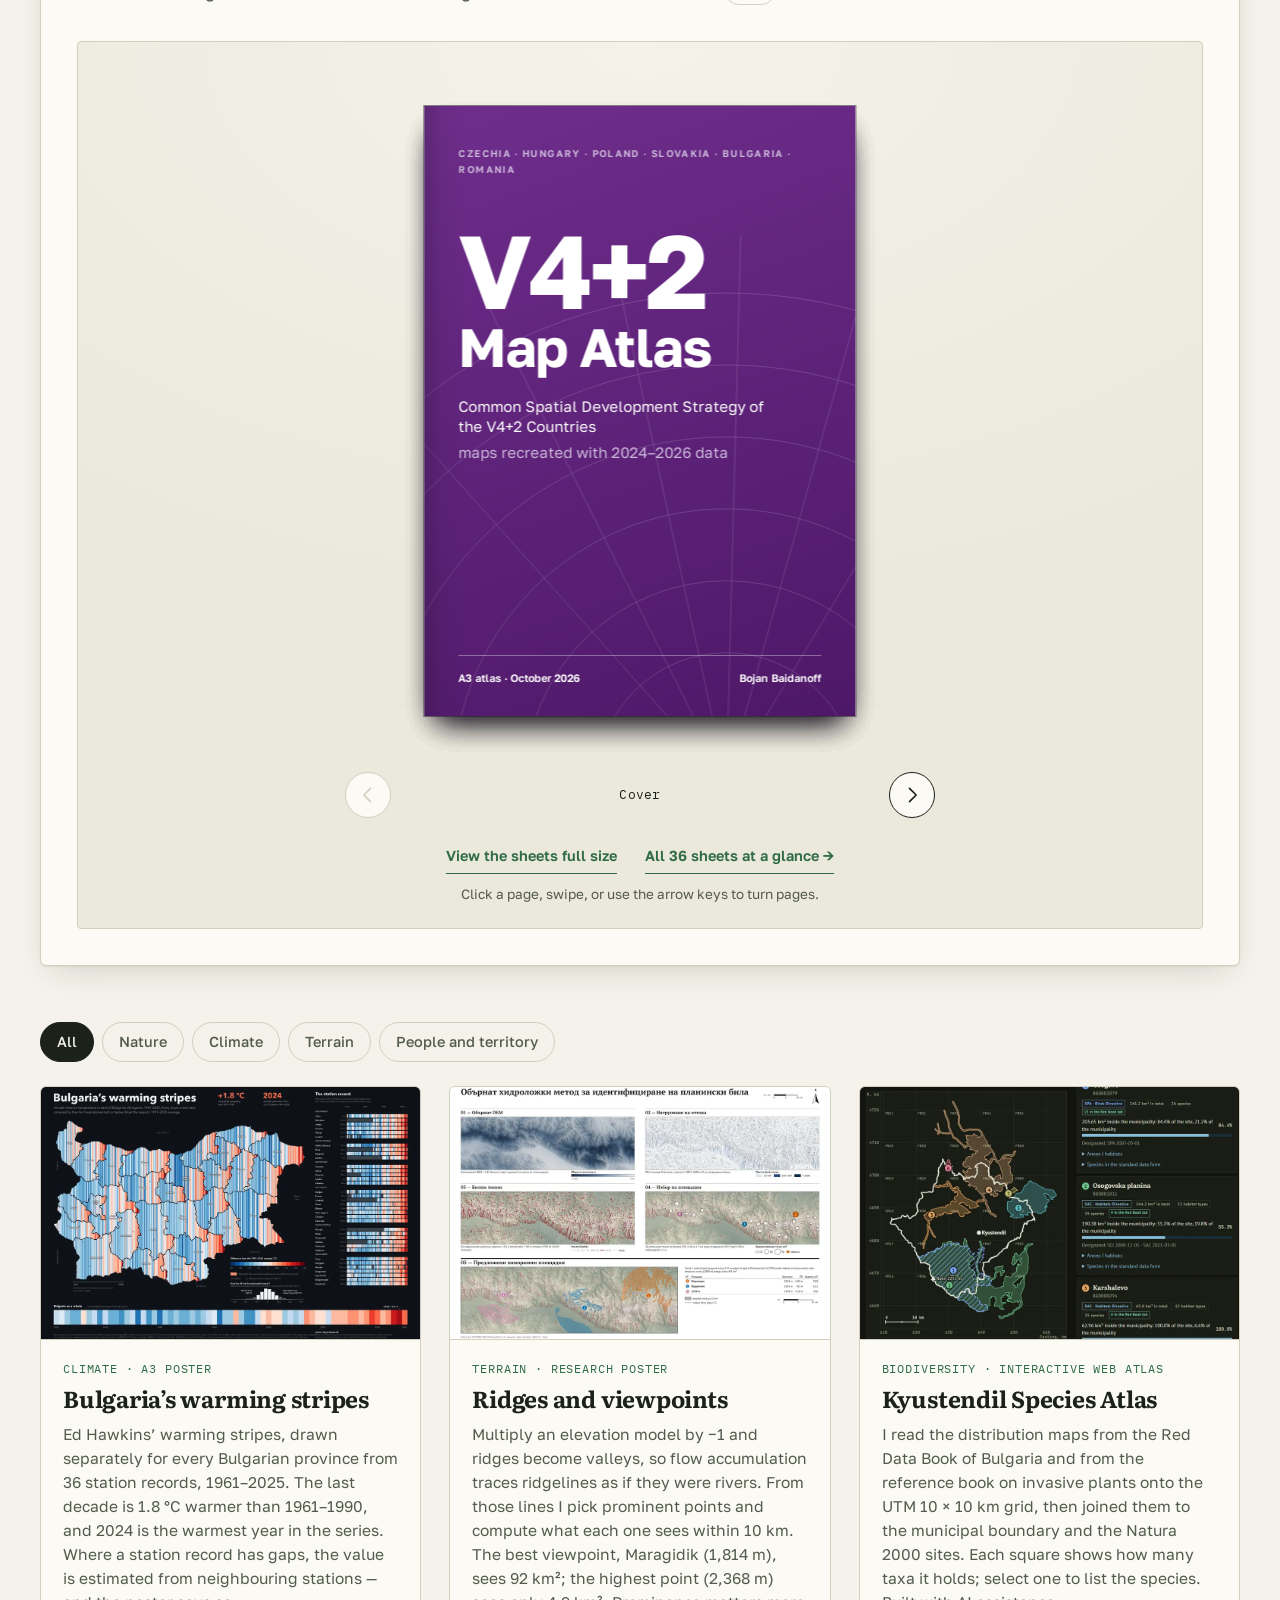
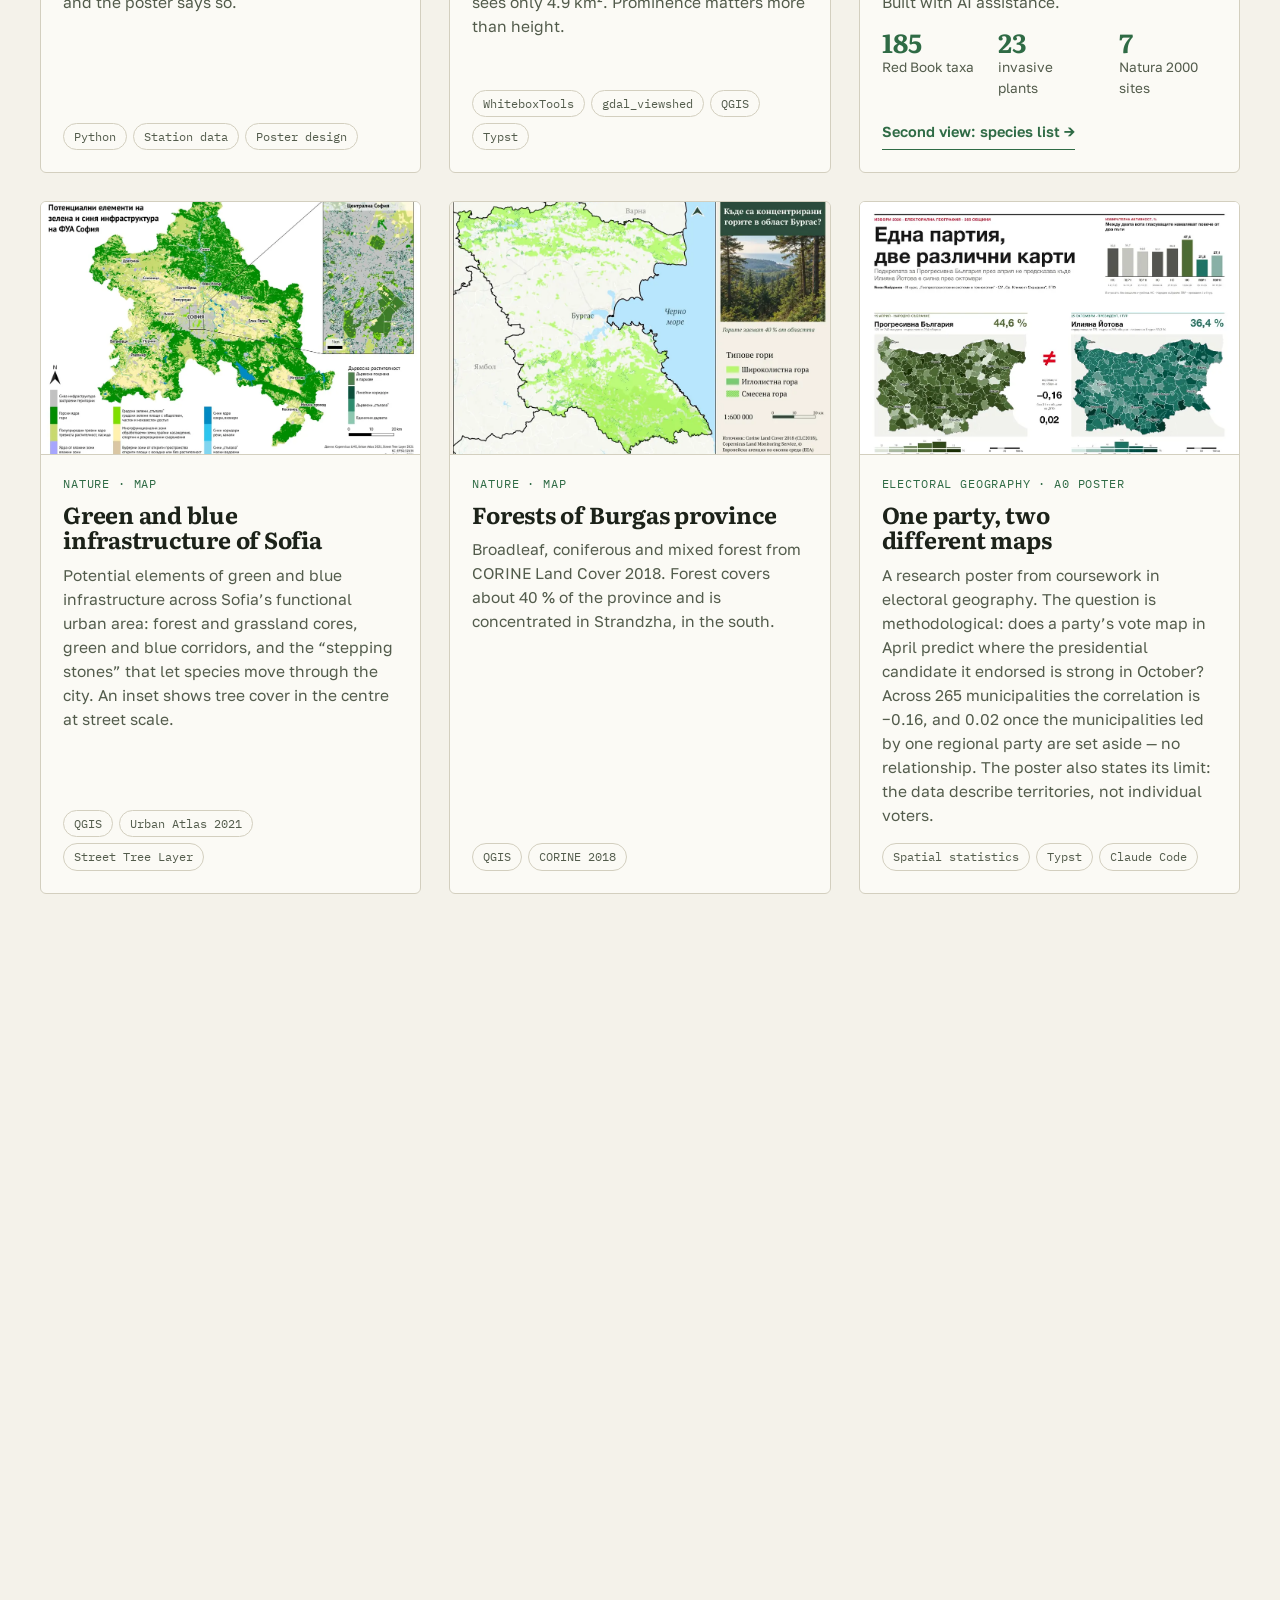
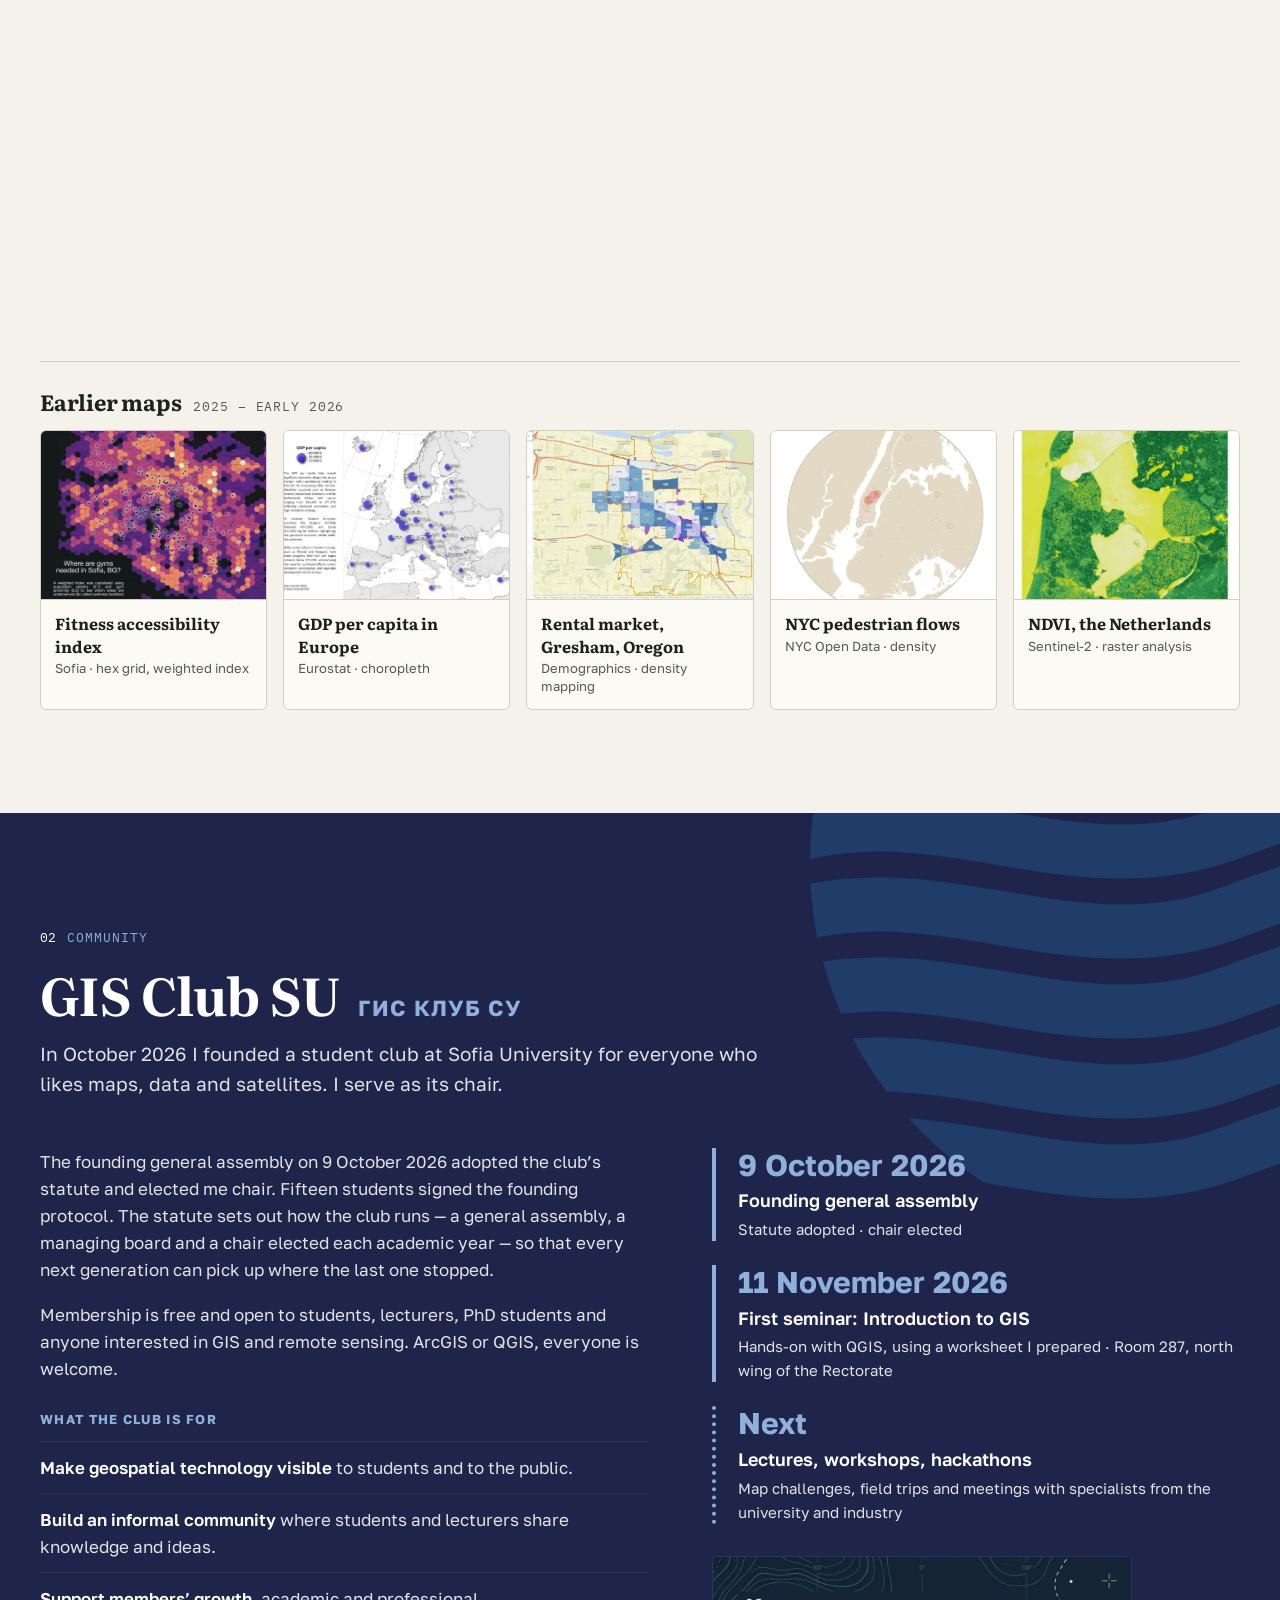
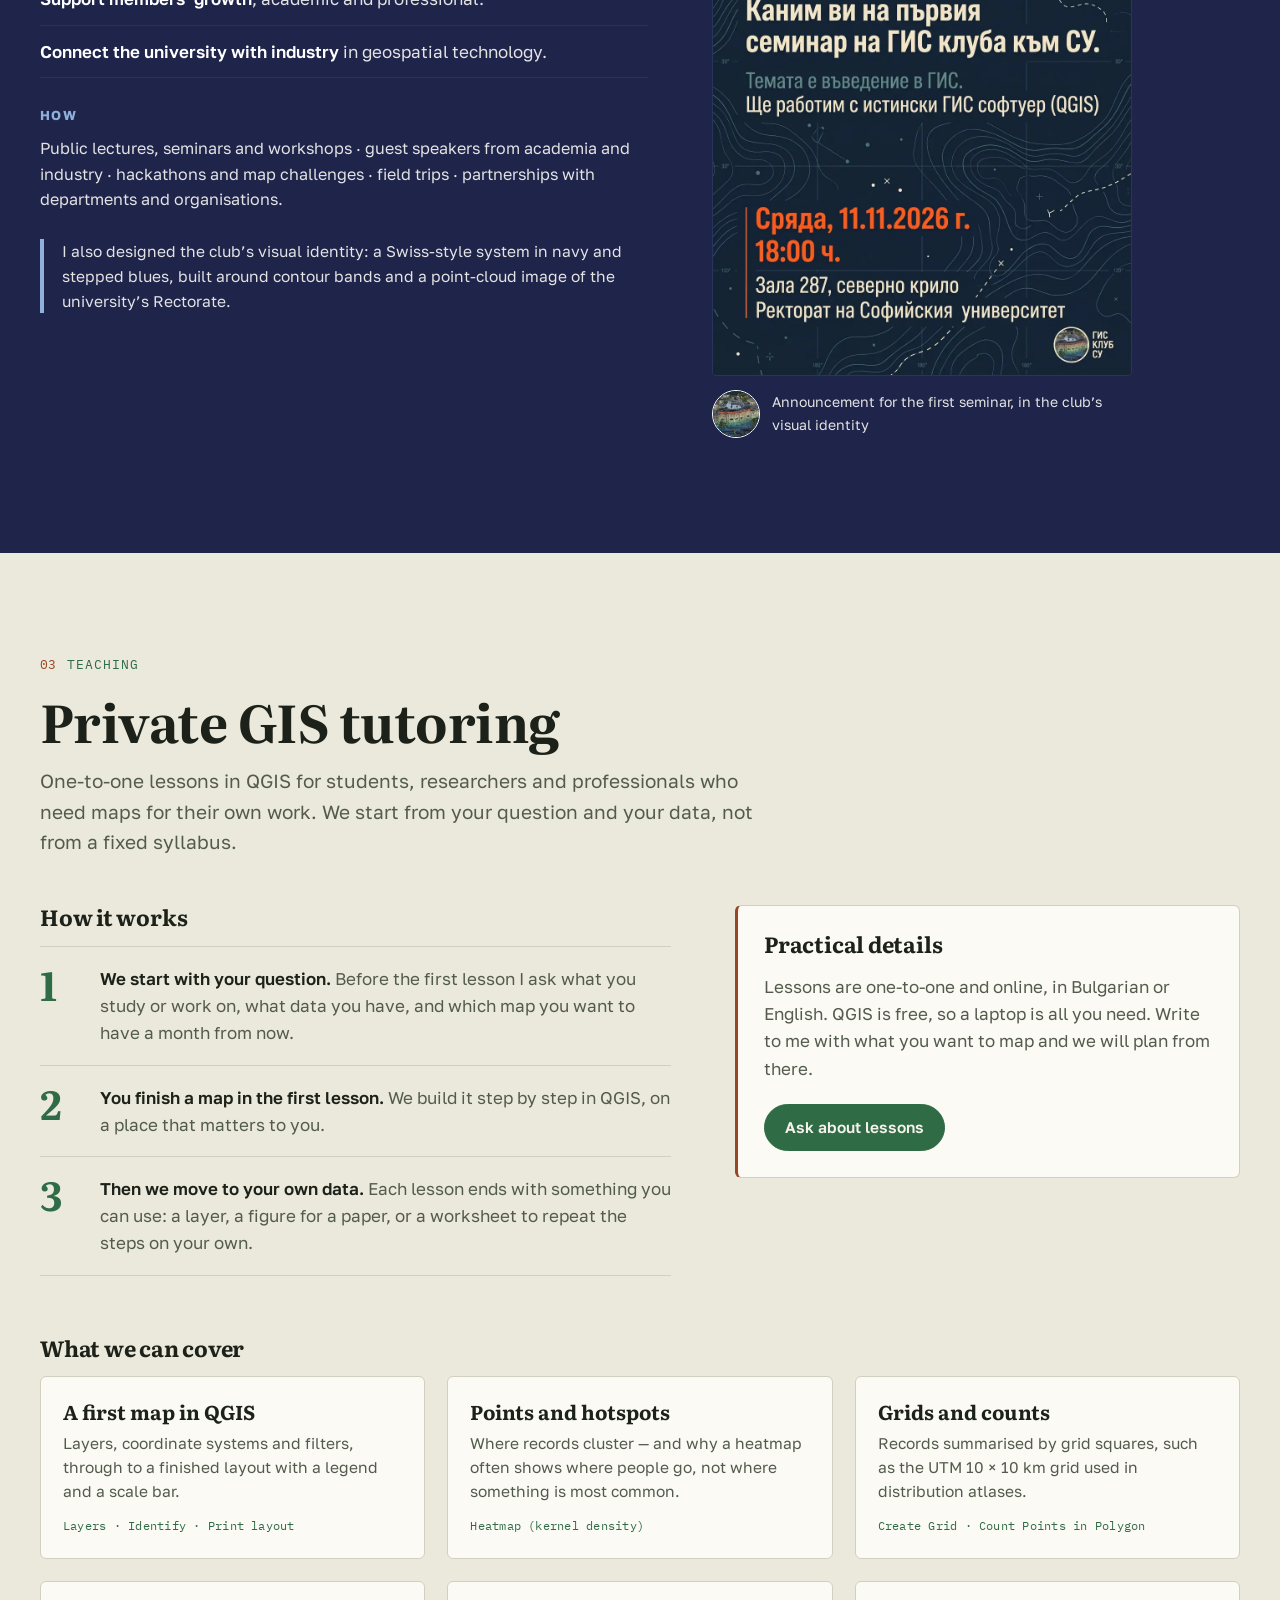
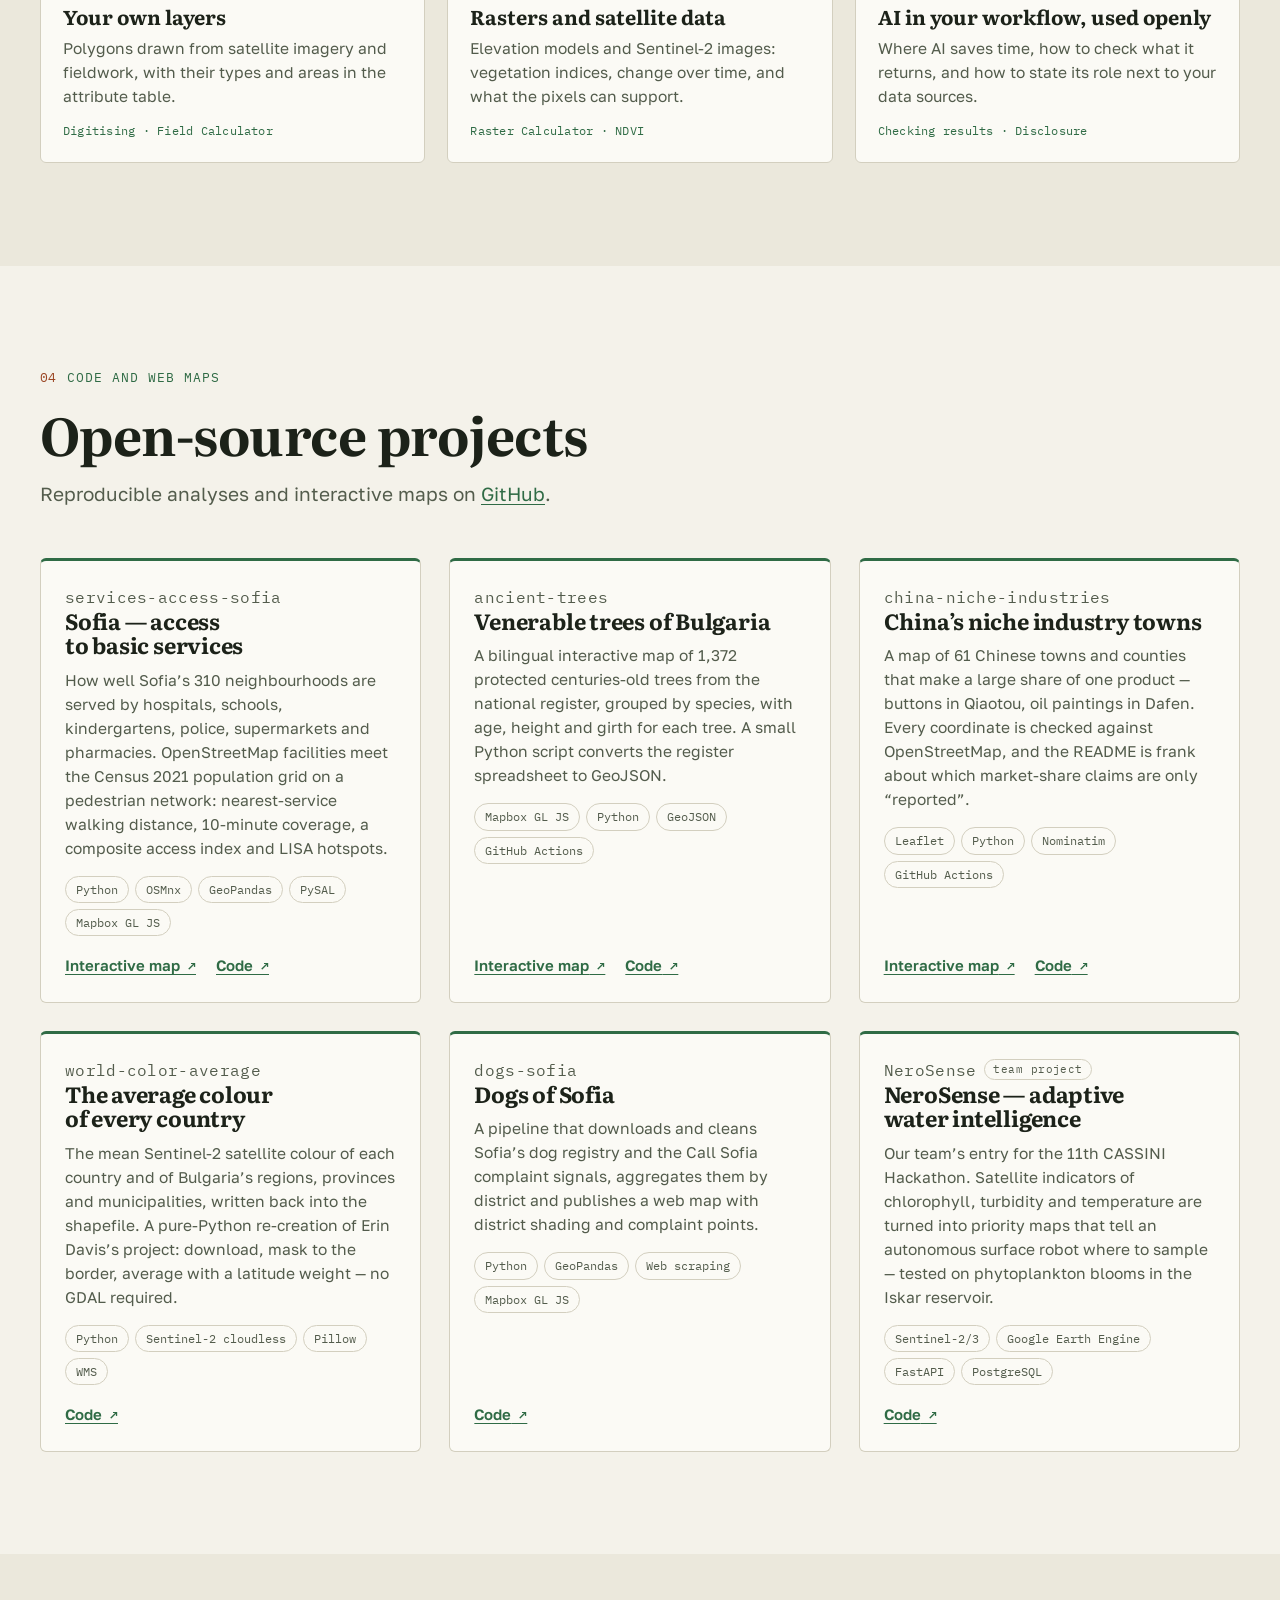
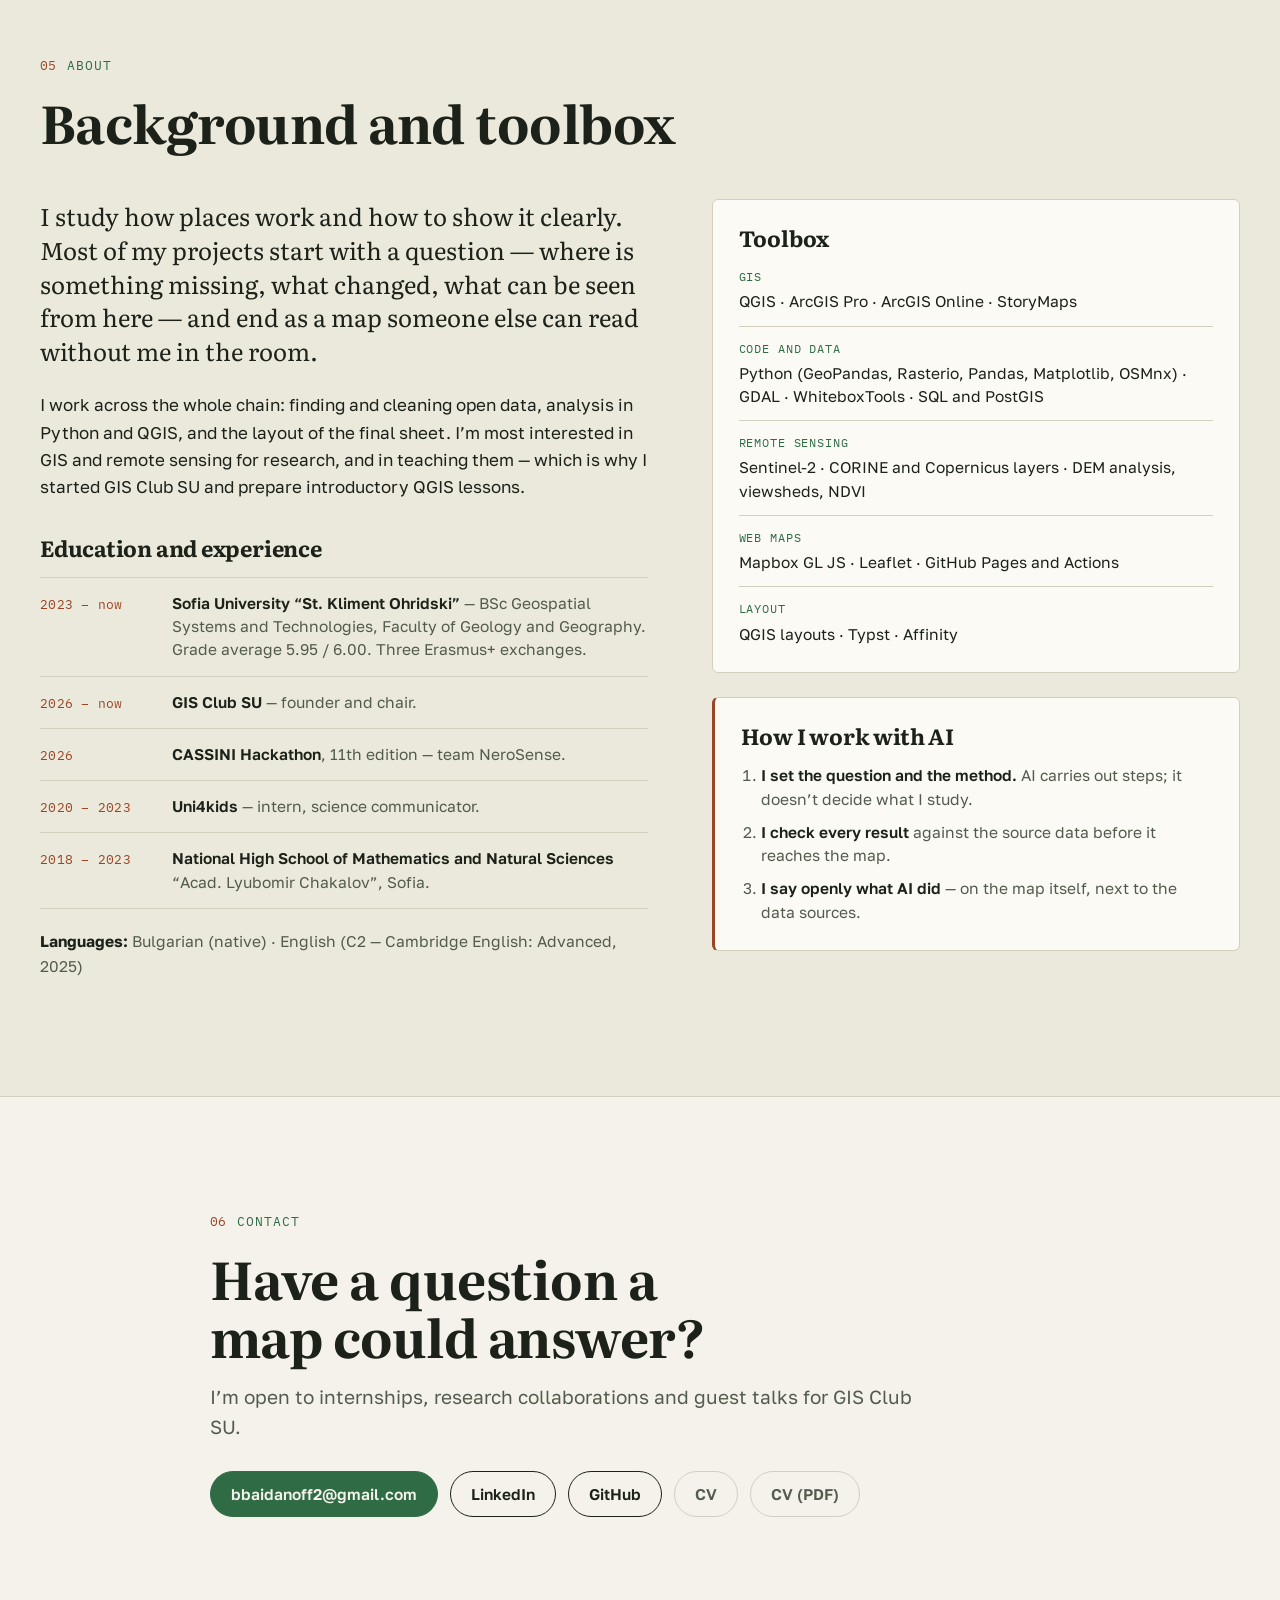
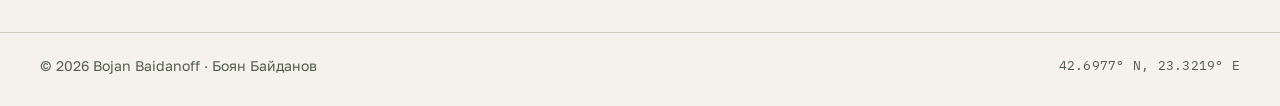
==== commit d27dc976: "Add a private GIS tutoring section A new section between GIS Club SU and the code projects: who the " ====
--- a/index.html
+++ b/index.html
@@ -40,6 +40,7 @@
     <nav class="nav" aria-label="Sections">
       <a href="#work">Work</a>
       <a href="#club">GIS Club SU</a>
+      <a href="#tutoring">Tutoring</a>
       <a href="#code">Code</a>
       <a href="#about">About</a>
       <a href="#contact">Contact</a>
@@ -451,11 +452,75 @@
   </div>
 </section>
 
+<!-- ───────────── Tutoring ───────────── -->
+<section class="section tutoring" id="tutoring">
+  <div class="wrap">
+    <header class="section-head">
+      <p class="eyebrow"><span class="mono">03</span> Teaching</p>
+      <h2>Private GIS tutoring</h2>
+      <p class="section-lead">One-to-one lessons in QGIS for students, researchers and professionals who need maps for their own work. We start from your question and your data, not from a fixed syllabus.</p>
+    </header>
+
+    <div class="tutor-grid">
+      <div class="reveal">
+        <h3 class="sub-head">How it works</h3>
+        <ol class="steps">
+          <li><p><b>We start with your question.</b> Before the first lesson I ask what you study or work on, what data you have, and which map you want to have a month from now.</p></li>
+          <li><p><b>You finish a map in the first lesson.</b> We build it step by step in QGIS, on a place that matters to you.</p></li>
+          <li><p><b>Then we move to your own data.</b> Each lesson ends with something you can use: a layer, a figure for a paper, or a worksheet to repeat the steps on your own.</p></li>
+        </ol>
+      </div>
+
+      <aside class="tutor-card reveal">
+        <h3 class="sub-head">Practical details</h3>
+        <p>Lessons are one-to-one and online, in Bulgarian or English. QGIS is free, so a laptop is all you need. Write to me with what you want to map and we will plan from there.</p>
+        <a class="btn btn-primary" href="mailto:bbaidanoff2@gmail.com?subject=GIS%20lessons">Ask about lessons</a>
+      </aside>
+    </div>
+
+    <div class="topics-block reveal">
+      <h3 class="sub-head">What we can cover</h3>
+      <div class="topics">
+        <article class="topic">
+          <h4>A first map in QGIS</h4>
+          <p>Layers, coordinate systems and filters, through to a finished layout with a legend and a scale bar.</p>
+          <p class="topic-tools mono">Layers · Identify · Print layout</p>
+        </article>
+        <article class="topic">
+          <h4>Points and hotspots</h4>
+          <p>Where records cluster — and why a heatmap often shows where people go, not where something is most common.</p>
+          <p class="topic-tools mono">Heatmap (kernel density)</p>
+        </article>
+        <article class="topic">
+          <h4>Grids and counts</h4>
+          <p>Records summarised by grid squares, such as the UTM 10 × 10 km grid used in distribution atlases.</p>
+          <p class="topic-tools mono">Create Grid · Count Points in Polygon</p>
+        </article>
+        <article class="topic">
+          <h4>Your own layers</h4>
+          <p>Polygons drawn from satellite imagery and fieldwork, with their types and areas in the attribute table.</p>
+          <p class="topic-tools mono">Digitising · Field Calculator</p>
+        </article>
+        <article class="topic">
+          <h4>Rasters and satellite data</h4>
+          <p>Elevation models and Sentinel-2 images: vegetation indices, change over time, and what the pixels can support.</p>
+          <p class="topic-tools mono">Raster Calculator · NDVI</p>
+        </article>
+        <article class="topic">
+          <h4>AI in your workflow, used openly</h4>
+          <p>Where AI saves time, how to check what it returns, and how to state its role next to your data sources.</p>
+          <p class="topic-tools mono">Checking results · Disclosure</p>
+        </article>
+      </div>
+    </div>
+  </div>
+</section>
+
 <!-- ───────────── Code ───────────── -->
 <section class="section" id="code">
   <div class="wrap">
     <header class="section-head">
-      <p class="eyebrow"><span class="mono">03</span> Code and web maps</p>
+      <p class="eyebrow"><span class="mono">04</span> Code and web maps</p>
       <h2>Open-source projects</h2>
       <p class="section-lead">Reproducible analyses and interactive maps on <a href="https://github.com/bbaid">GitHub</a>.</p>
     </header>
@@ -516,7 +581,7 @@
 <section class="section section-alt" id="about">
   <div class="wrap">
     <header class="section-head">
-      <p class="eyebrow"><span class="mono">04</span> About</p>
+      <p class="eyebrow"><span class="mono">05</span> About</p>
       <h2>Background and toolbox</h2>
     </header>
 
@@ -579,7 +644,7 @@
 <!-- ───────────── Contact ───────────── -->
 <section class="contact" id="contact">
   <div class="wrap contact-wrap">
-    <p class="eyebrow"><span class="mono">05</span> Contact</p>
+    <p class="eyebrow"><span class="mono">06</span> Contact</p>
     <h2>Have a question a map could answer?</h2>
     <p class="section-lead">I’m open to internships, research collaborations and guest talks for GIS Club SU.</p>
     <div class="cta-row">
--- a/assets/css/style.css
+++ b/assets/css/style.css
@@ -376,6 +376,24 @@
 .club-post figcaption { display: flex; align-items: center; gap: 12px; margin-top: 14px; font-size: 14px; color: var(--club-mist); }
 .emblem { width: 48px; height: 48px; border-radius: 50%; border: 1px solid #fff; object-fit: cover; flex: none; }
 
+/* ── Tutoring ── */
+.tutoring { background: var(--paper-2); }
+.tutor-grid { display: grid; grid-template-columns: minmax(0, 1.25fr) minmax(0, 1fr); gap: clamp(28px, 5vw, 72px); align-items: start; }
+.steps { list-style: none; margin: 0; padding: 0; counter-reset: step; }
+.steps li { counter-increment: step; display: grid; grid-template-columns: 52px minmax(0, 1fr); gap: 8px; align-items: start; padding: 18px 0; border-top: 1px solid var(--line); }
+.steps li:last-child { border-bottom: 1px solid var(--line); }
+.steps li::before { content: counter(step); font-family: var(--serif); font-weight: 700; font-size: 40px; line-height: 0.95; color: var(--accent); }
+.steps p { margin: 0; color: var(--muted); }
+.steps b { color: var(--ink); font-weight: 600; }
+.tutor-card { padding: 26px; background: var(--surface); border: 1px solid var(--line); border-left: 3px solid var(--rust); border-radius: var(--radius); }
+.tutor-card p { color: var(--muted); margin-bottom: 22px; }
+.topics-block { margin-top: clamp(36px, 5vw, 60px); }
+.topics { display: grid; grid-template-columns: repeat(auto-fill, minmax(min(100%, 300px), 1fr)); gap: clamp(14px, 2vw, 22px); }
+.topic { display: flex; flex-direction: column; padding: 22px; background: var(--surface); border: 1px solid var(--line); border-radius: var(--radius); }
+.topic h4 { font-family: var(--serif); font-weight: 700; font-size: 20px; line-height: 1.2; margin: 0 0 8px; }
+.topic p { margin: 0; font-size: 15.5px; line-height: 1.55; color: var(--muted); }
+.topic .topic-tools { margin-top: auto; padding-top: 14px; font-size: 12px; color: var(--accent); }
+
 /* ── Repos ── */
 .repos { display: grid; grid-template-columns: repeat(auto-fill, minmax(min(100%, 340px), 1fr)); gap: clamp(18px, 2.4vw, 28px); }
 .repo { display: flex; flex-direction: column; padding: 24px; background: var(--surface); border: 1px solid var(--line); border-top: 3px solid var(--accent); border-radius: var(--radius); }
@@ -447,7 +465,7 @@
 
 /* ── Responsive ── */
 @media (max-width: 980px) {
-  .hero-grid, .feature-head, .club-grid, .about-grid { grid-template-columns: minmax(0, 1fr); }
+  .hero-grid, .feature-head, .club-grid, .tutor-grid, .about-grid { grid-template-columns: minmax(0, 1fr); }
   .hero-lead { max-width: 30ch; }
   .frame { transform: none; }
   .strip { grid-template-columns: repeat(3, minmax(0, 1fr)); }
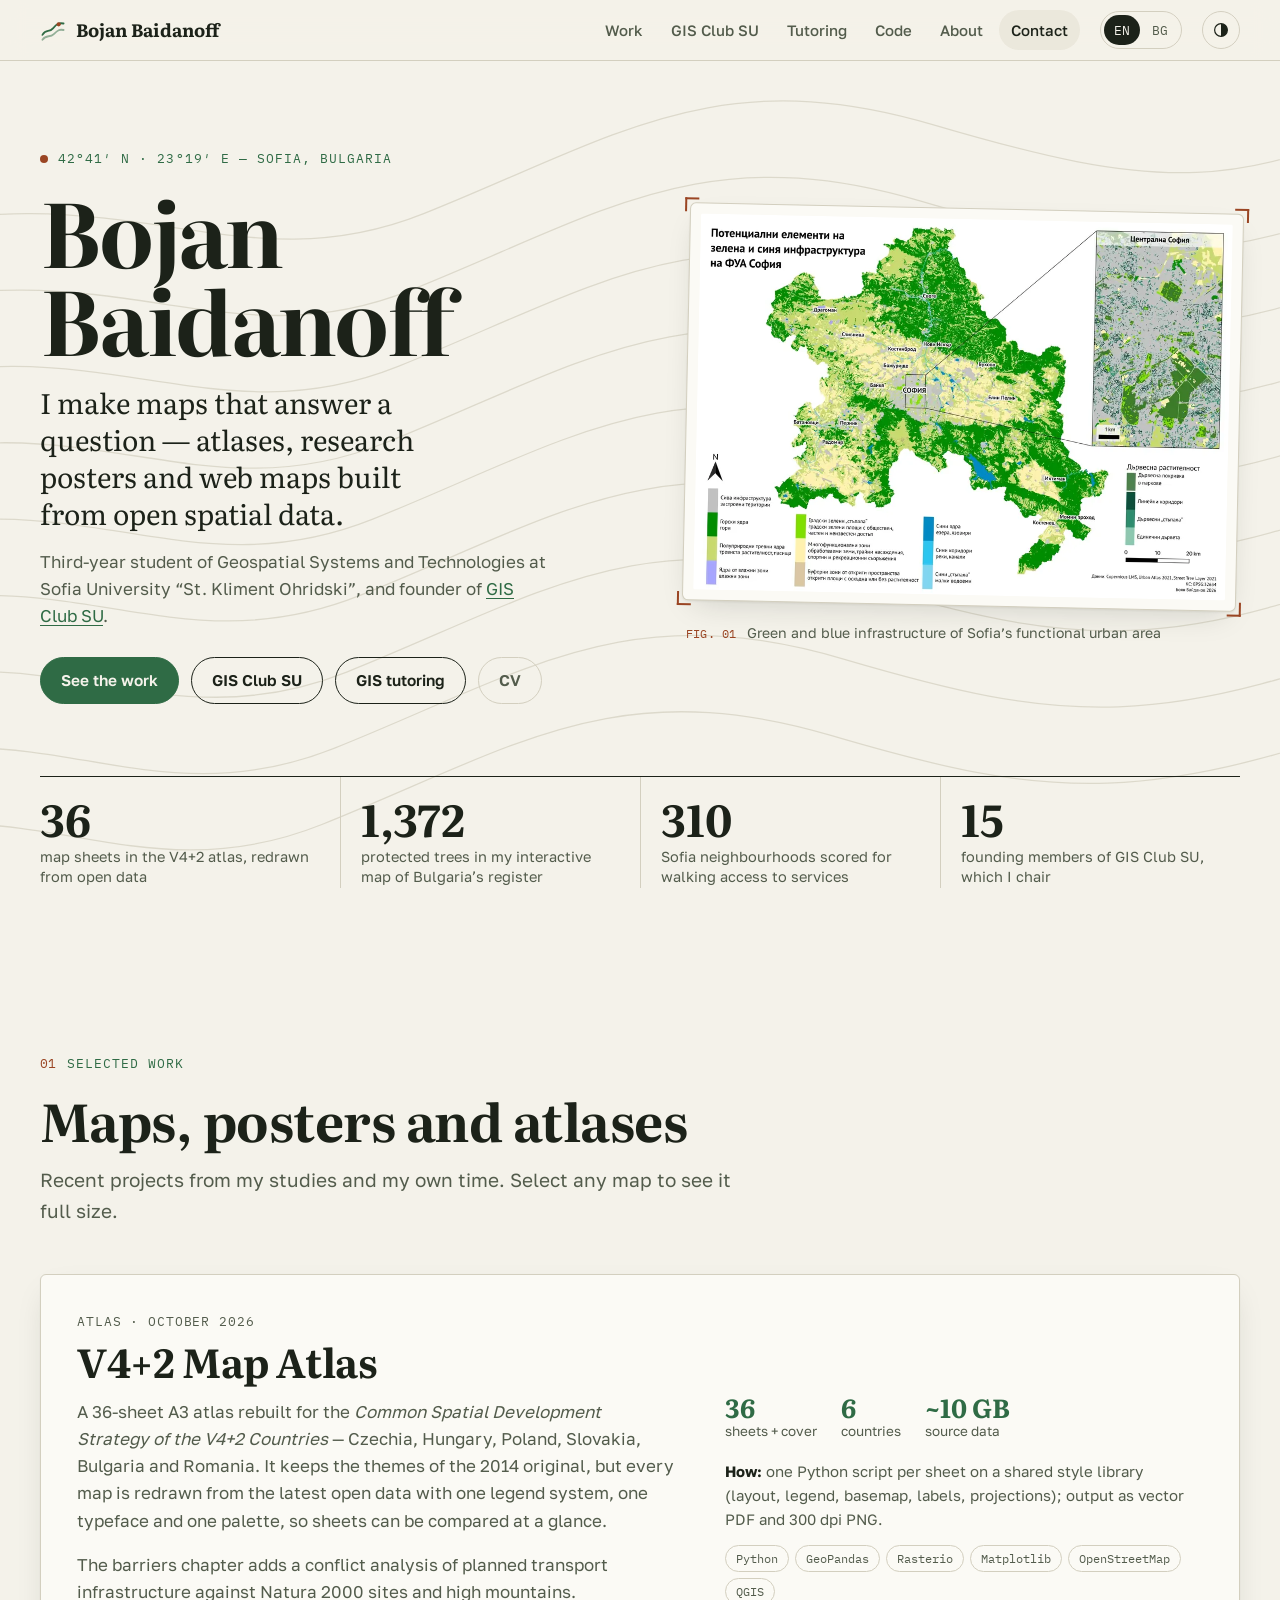
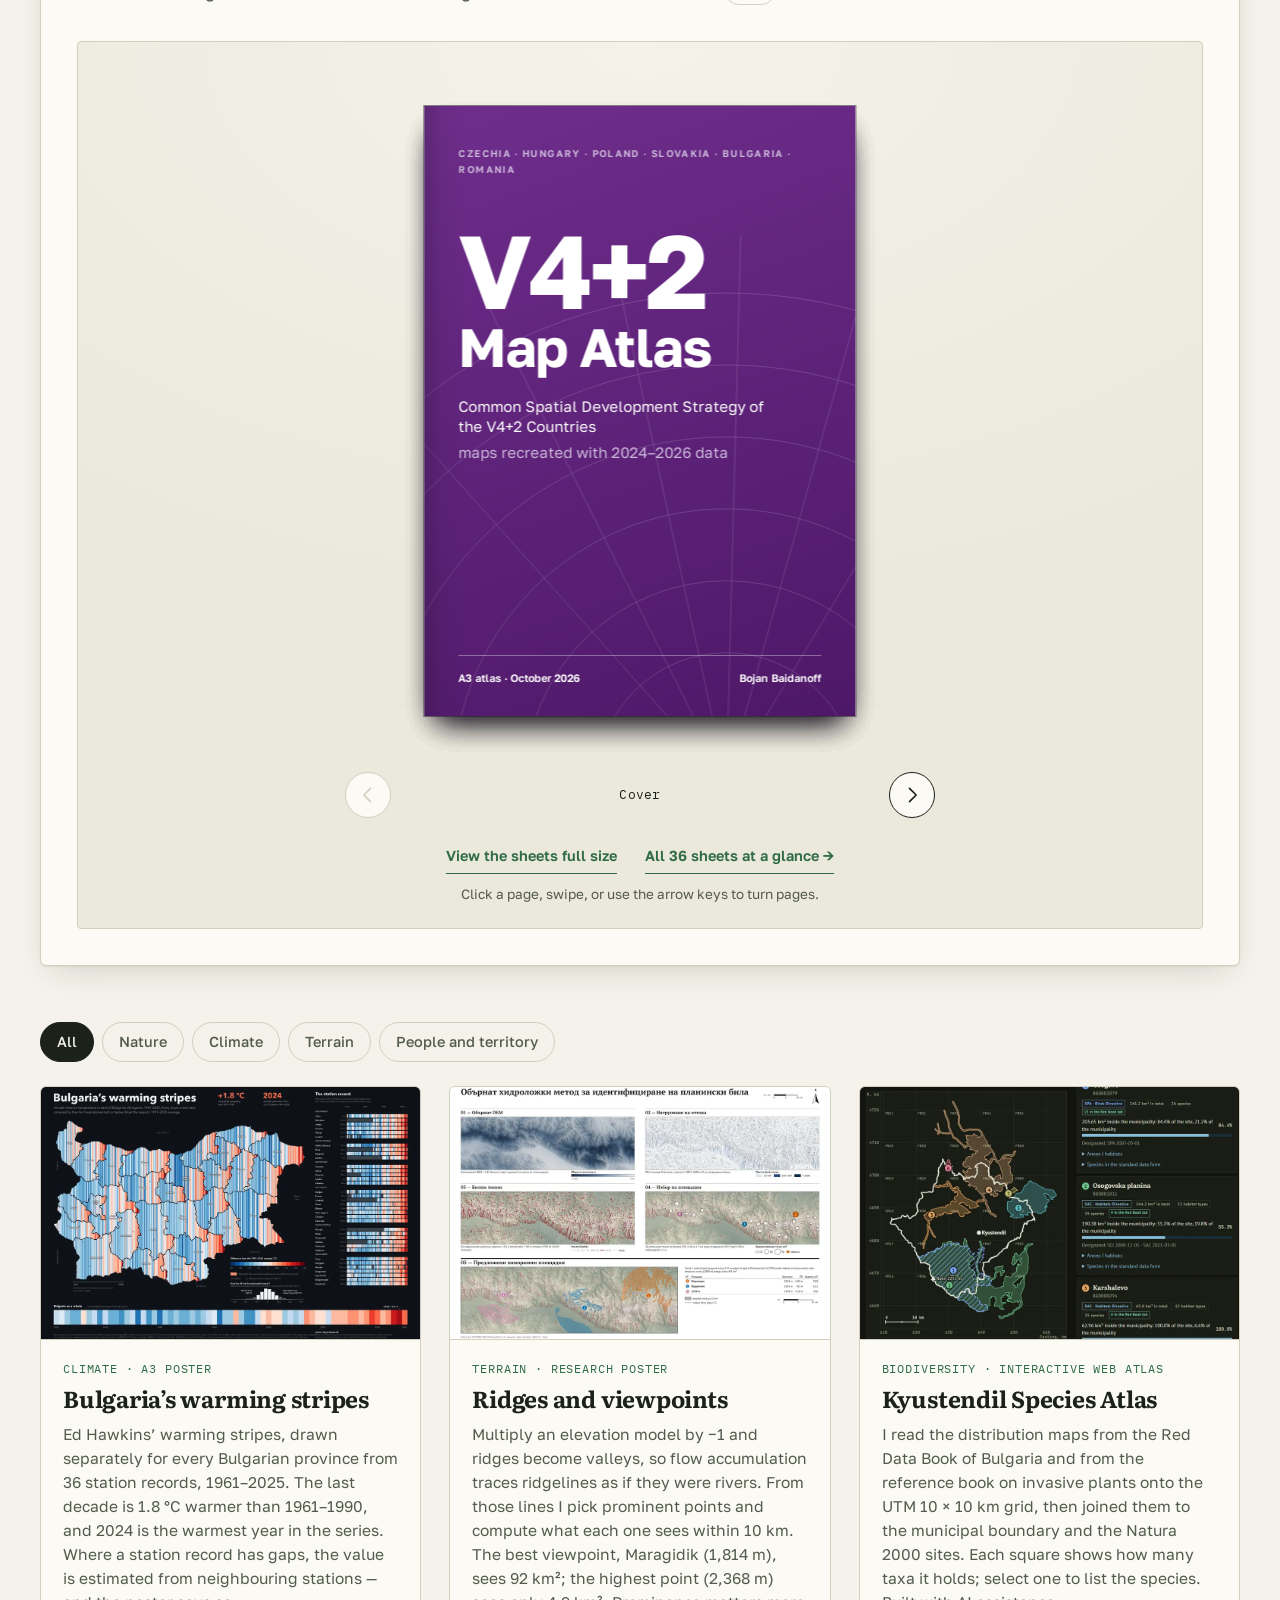
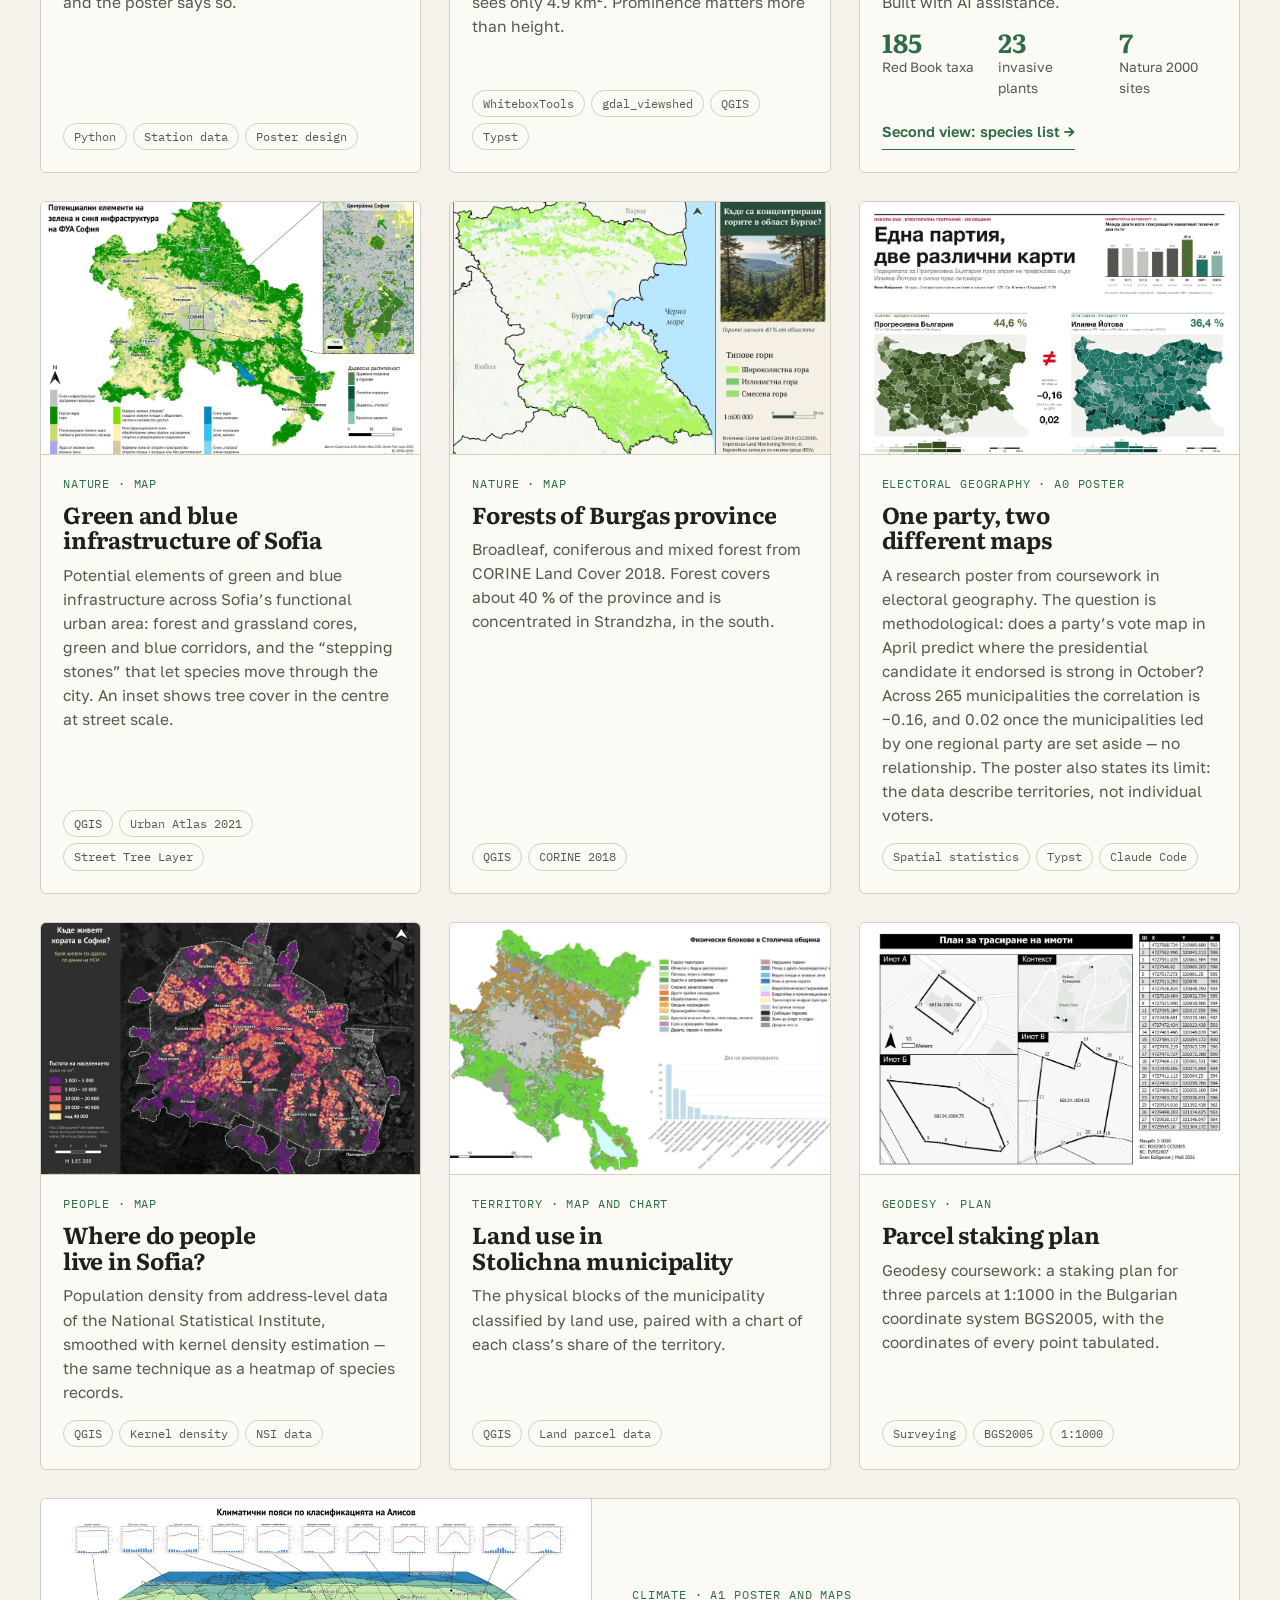
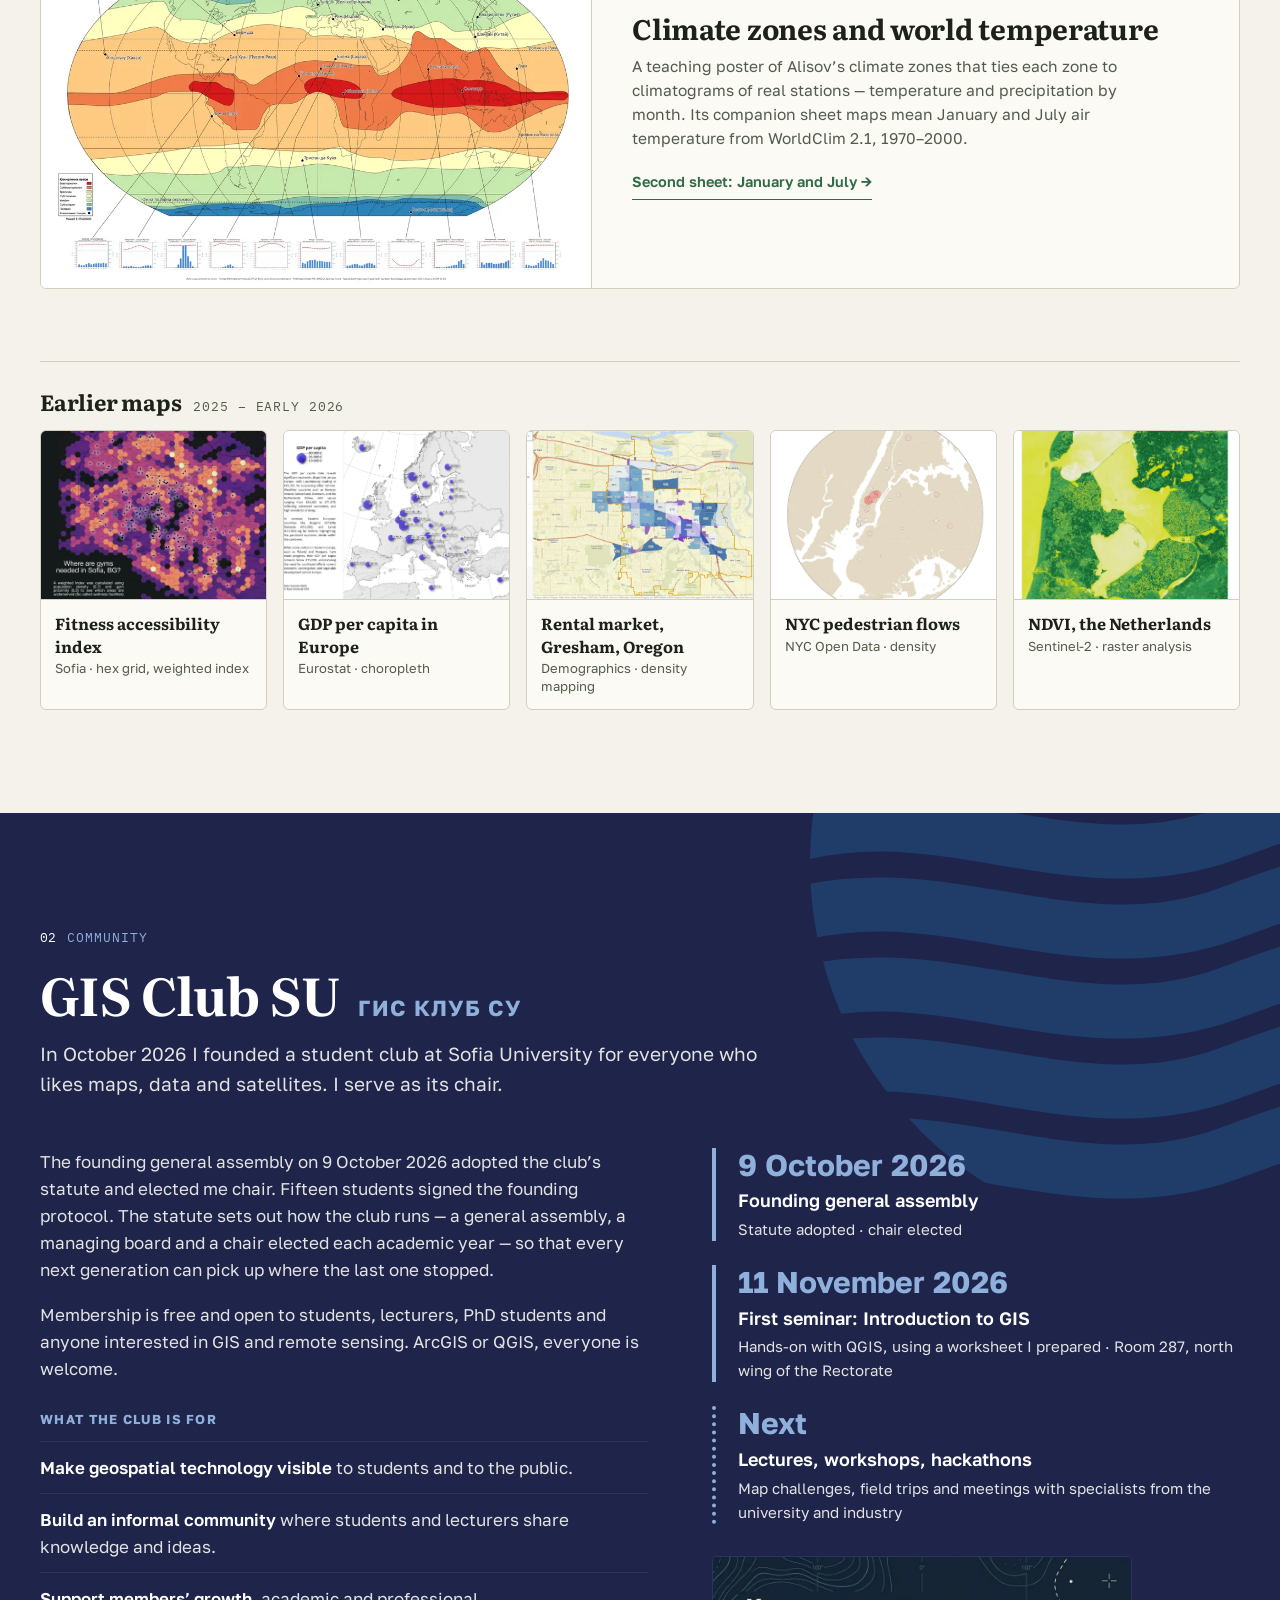
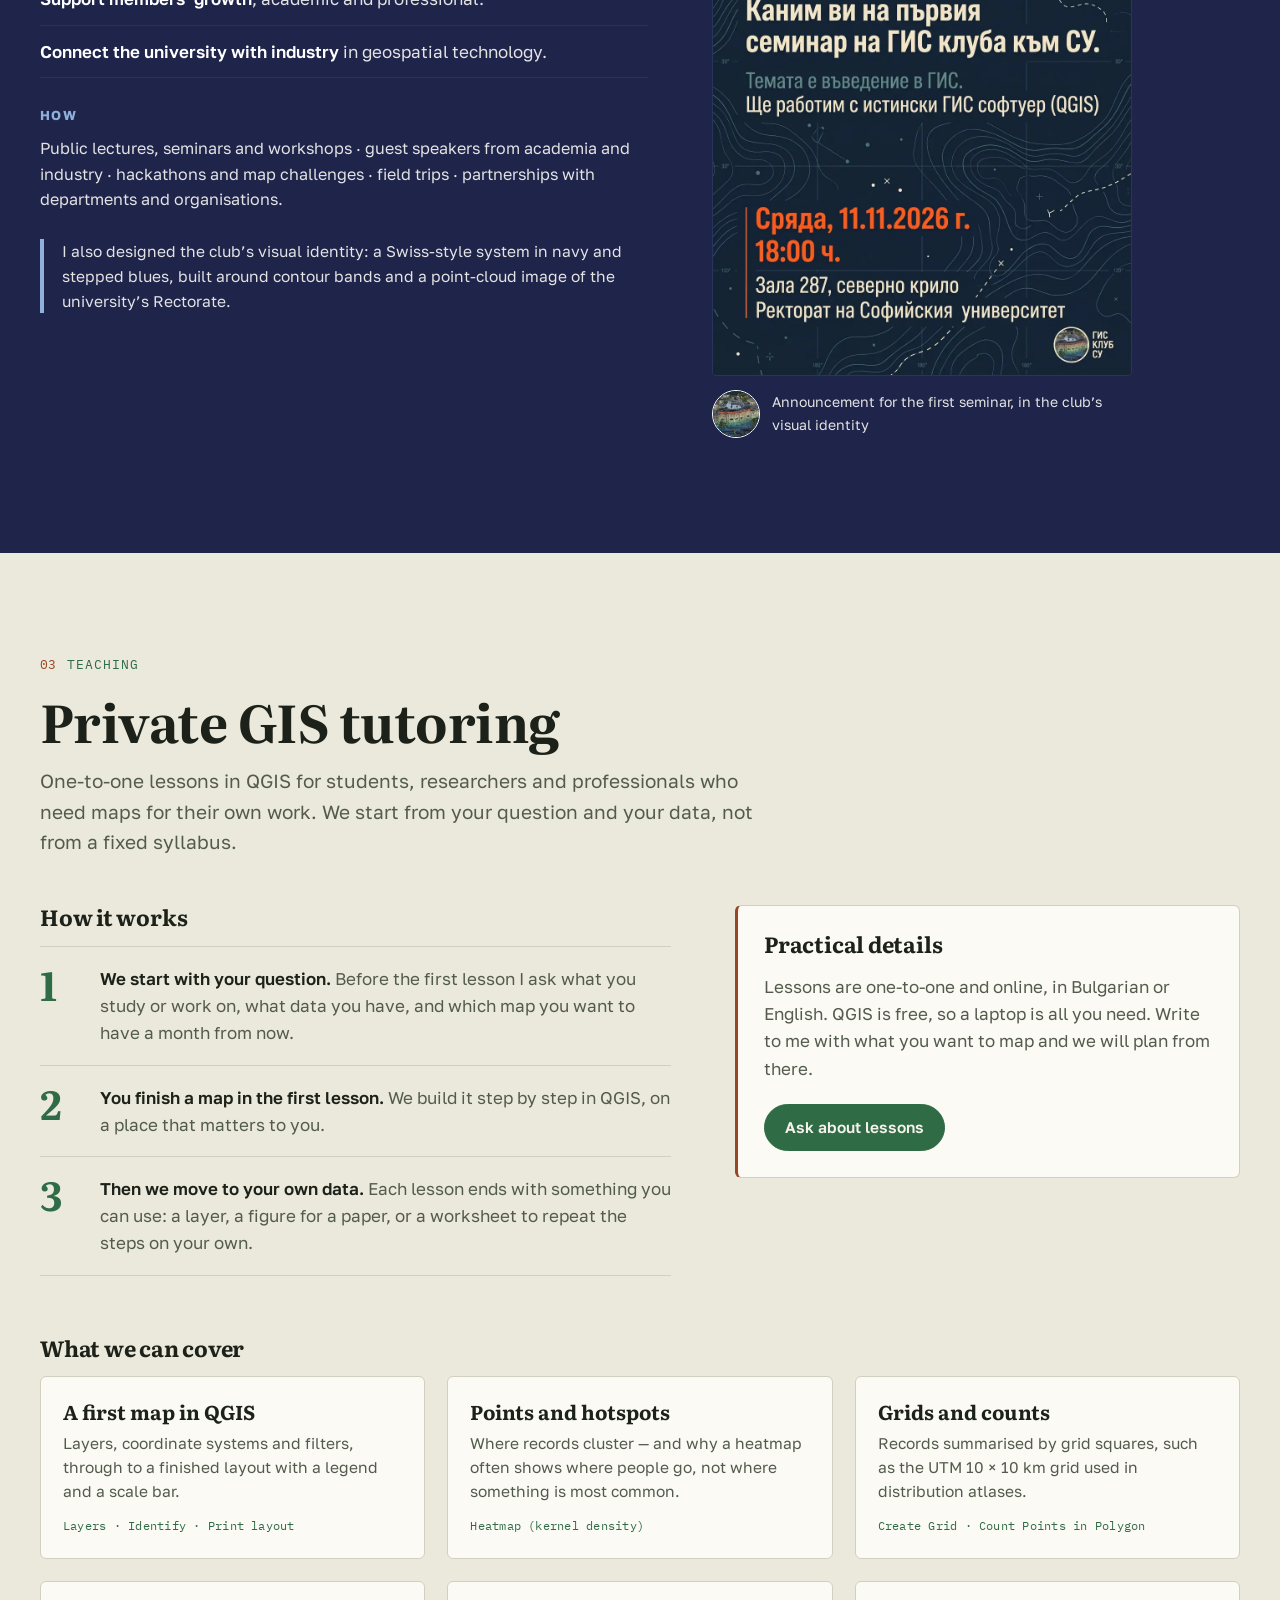
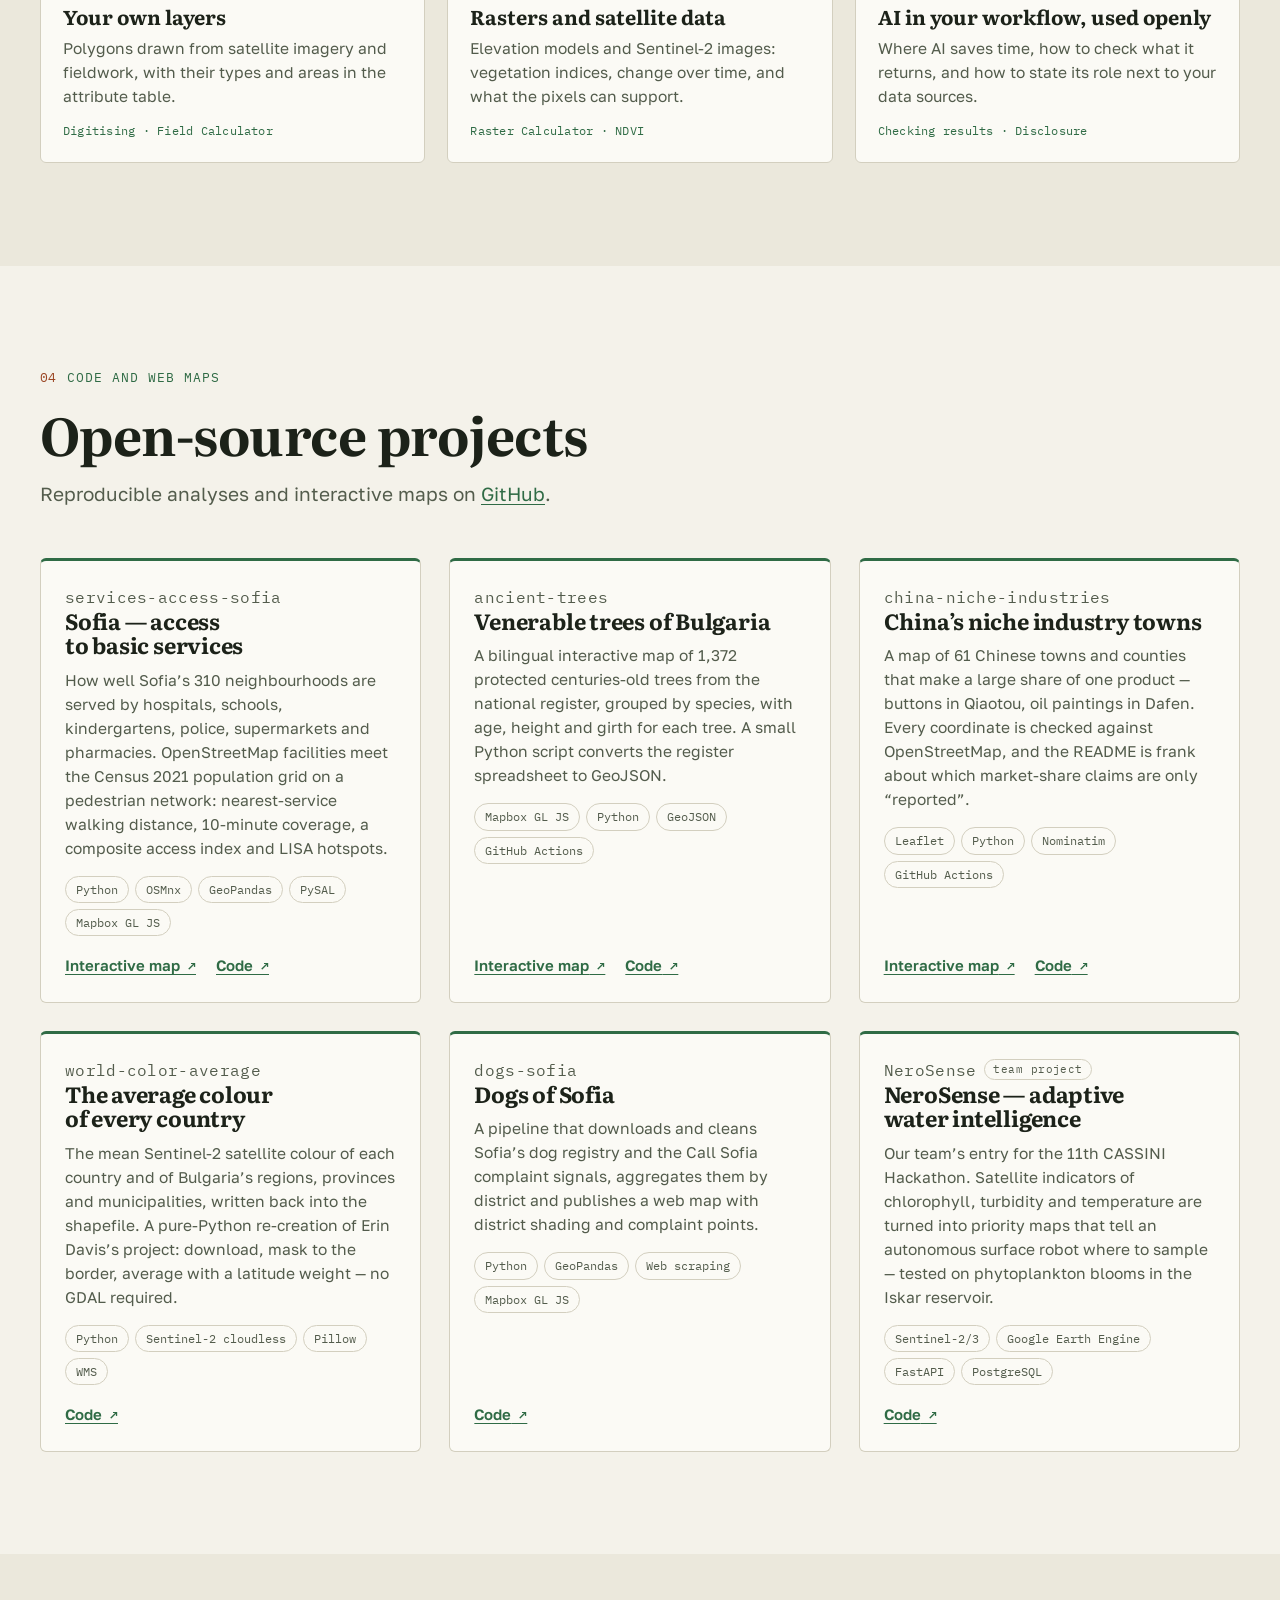
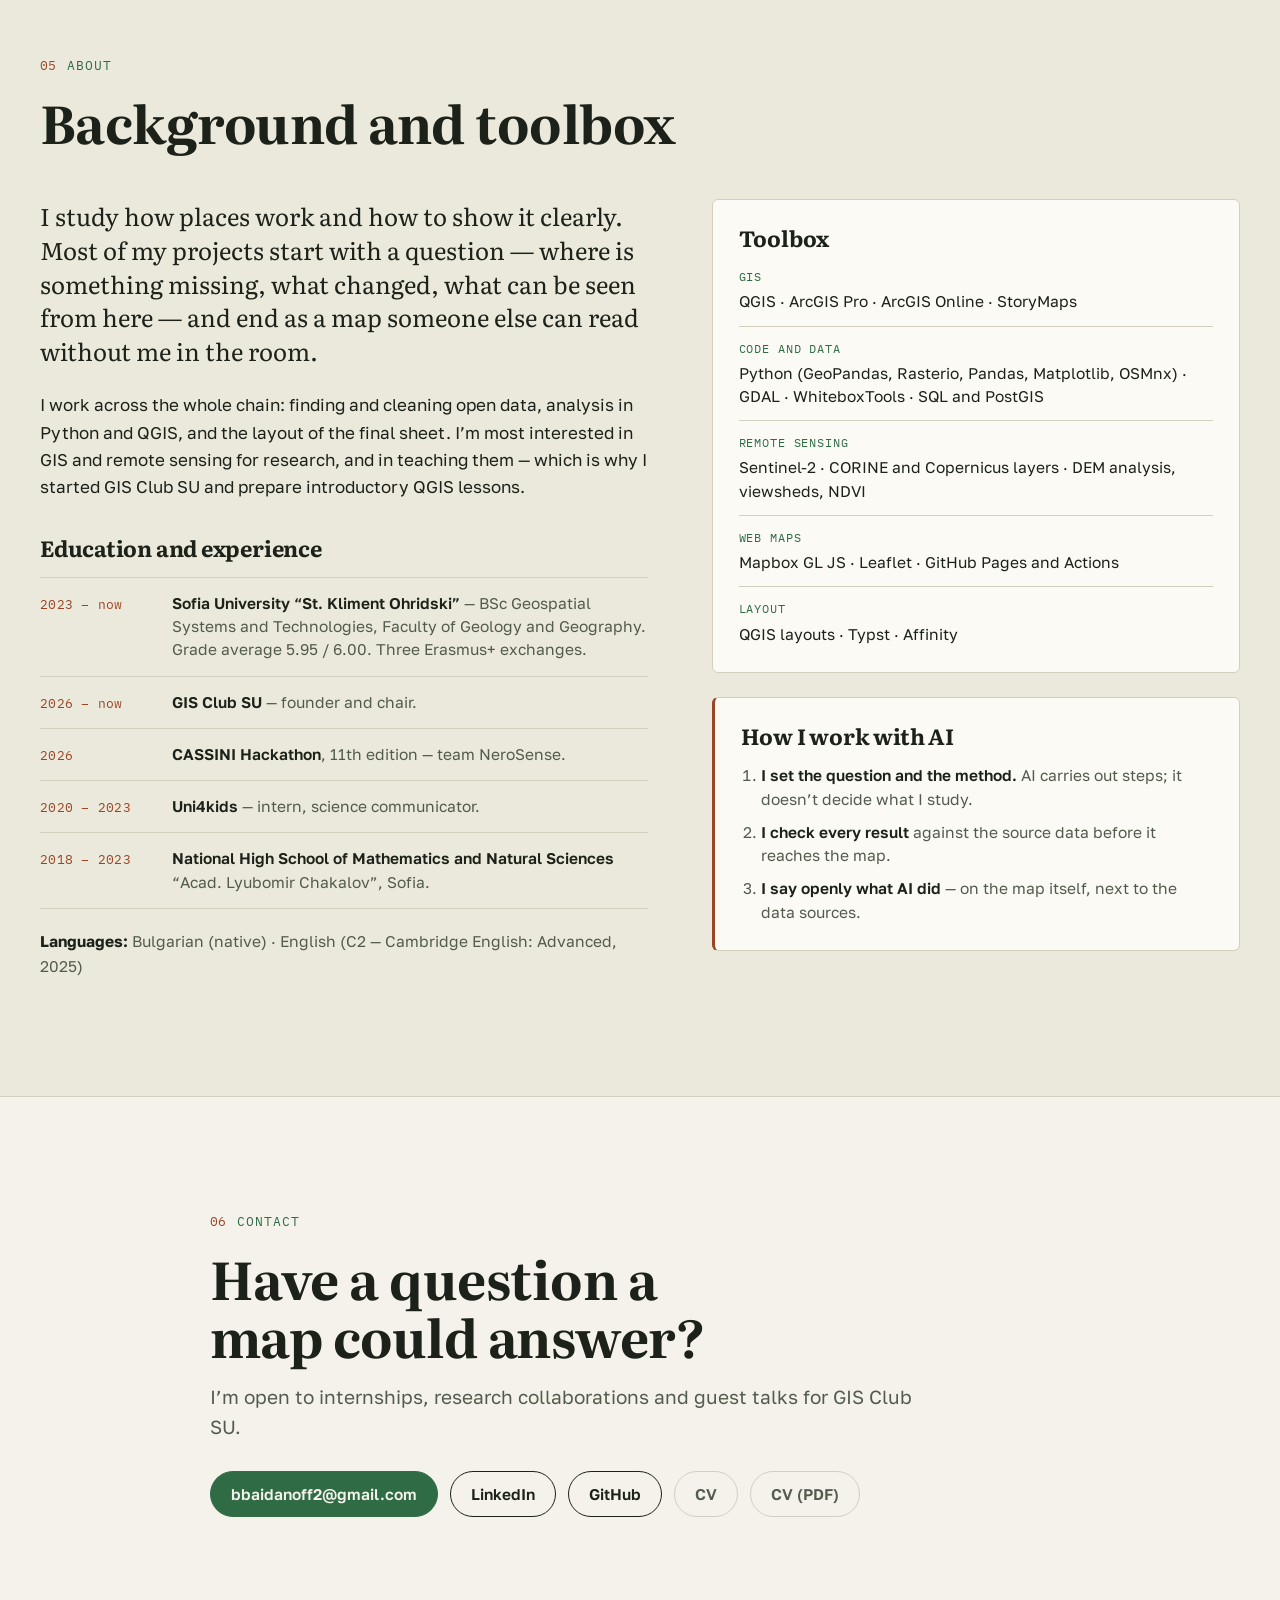
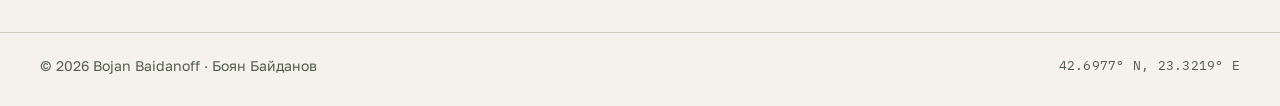
==== commit cbad8460: "Add a tutoring button to the hero A "GIS tutoring" button next to "GIS Club SU" at the top of the pa" ====
--- a/index.html
+++ b/index.html
@@ -78,6 +78,7 @@
       <div class="cta-row">
         <a class="btn btn-primary" href="#work">See the work</a>
         <a class="btn" href="#club">GIS Club SU</a>
+        <a class="btn" href="#tutoring">GIS tutoring</a>
         <a class="btn btn-ghost" href="cv/">CV</a>
       </div>
     </div>
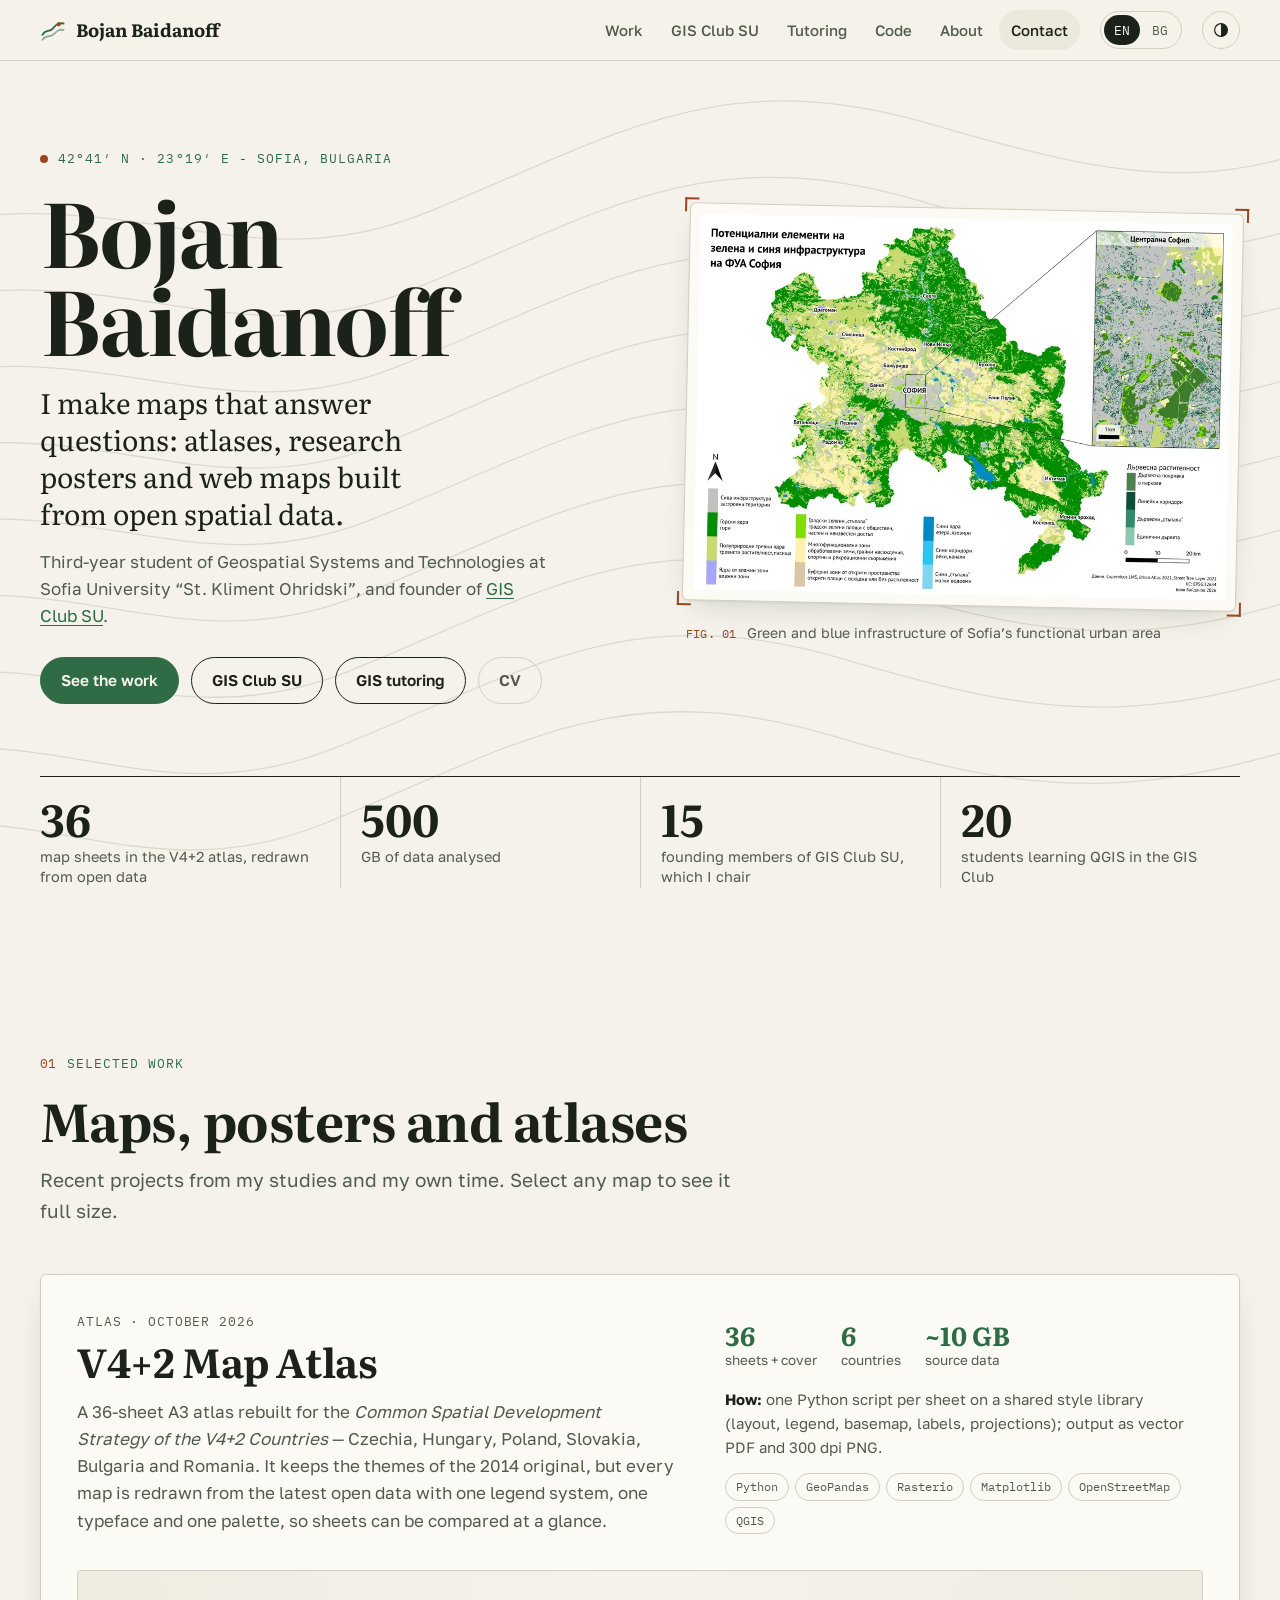
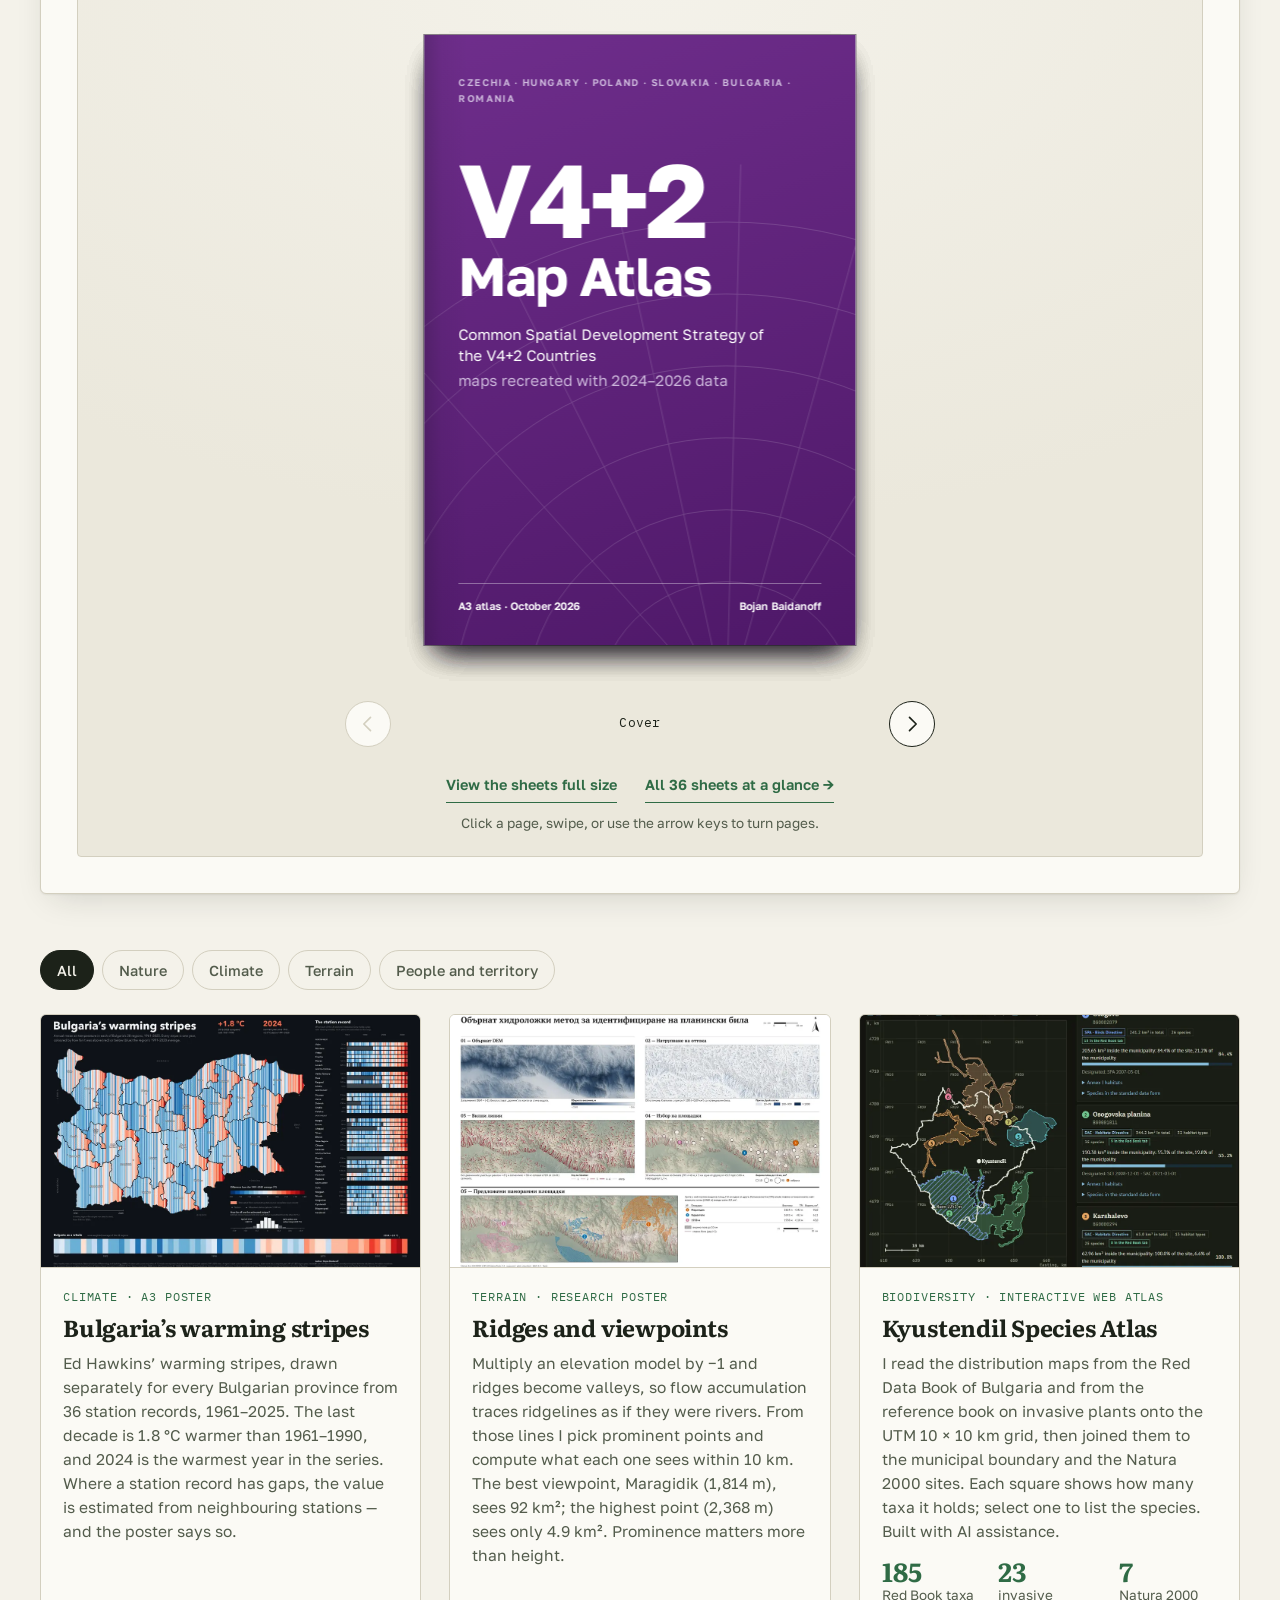
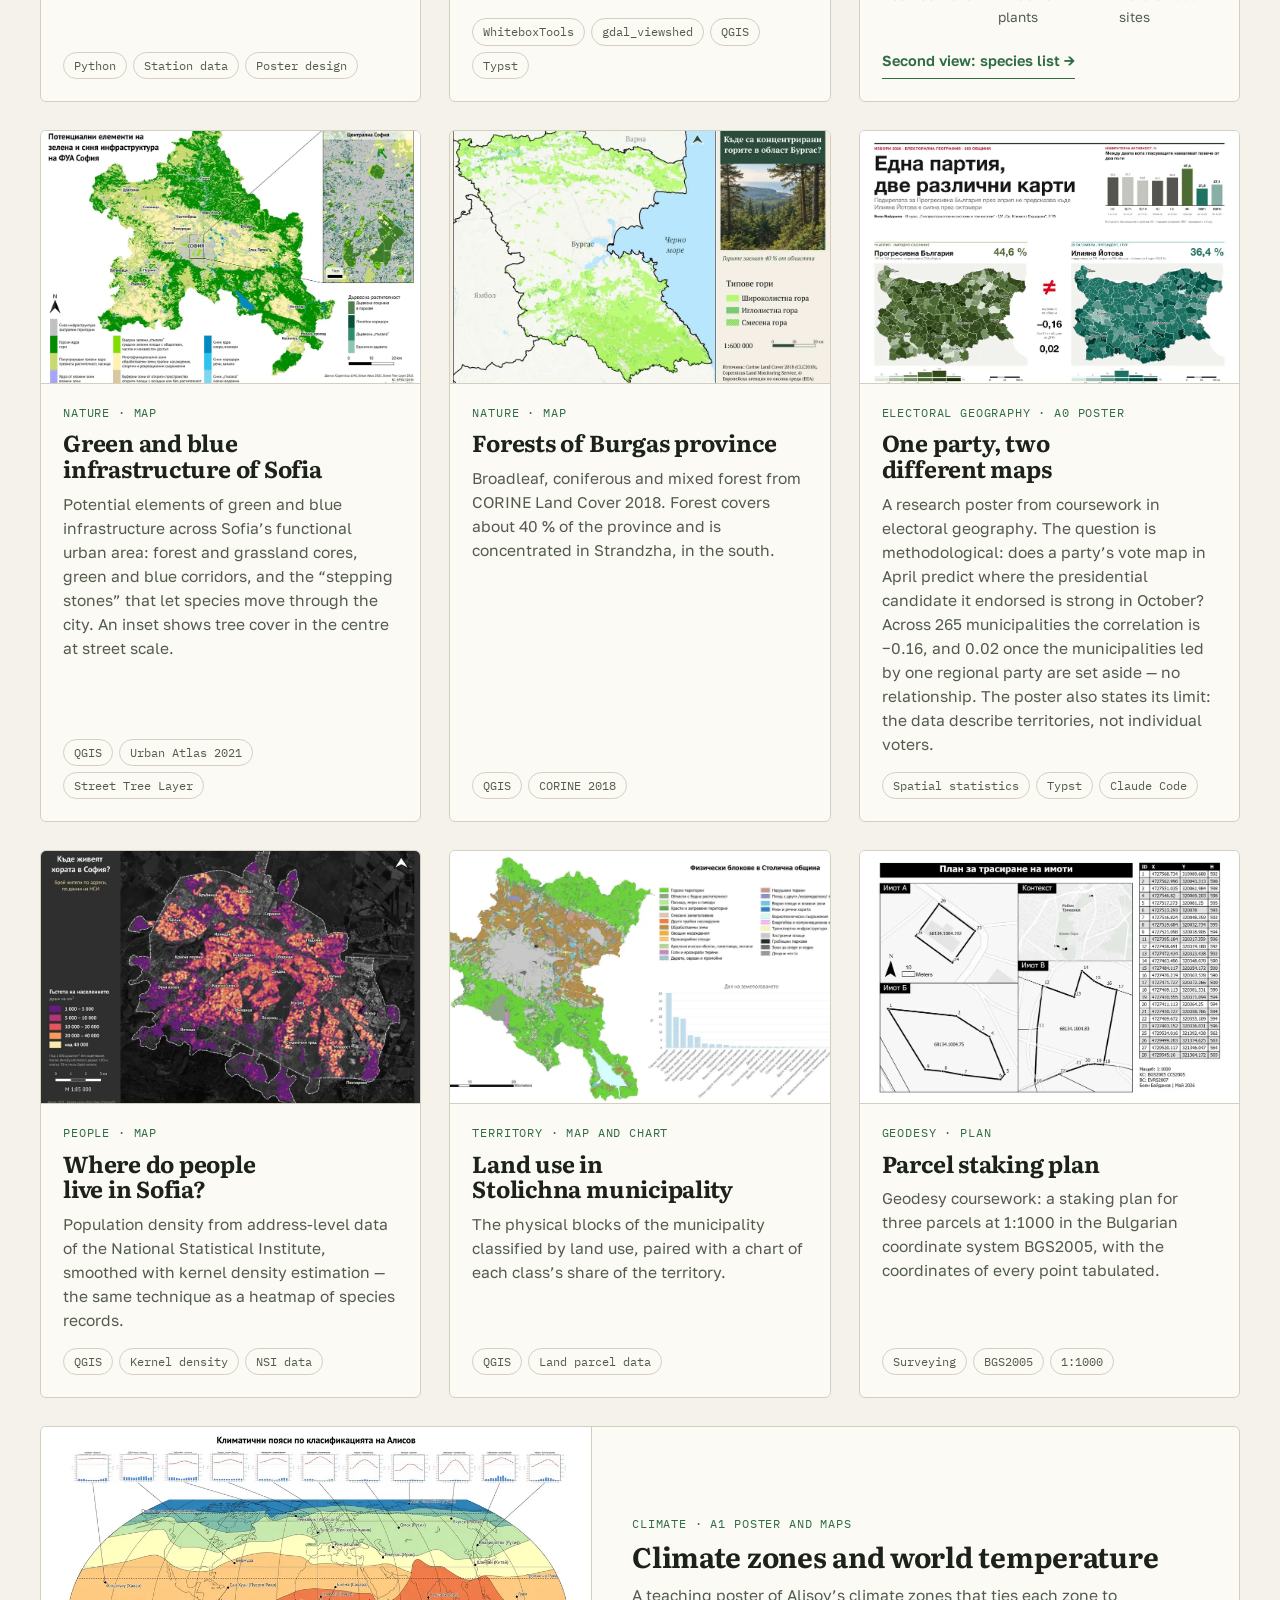
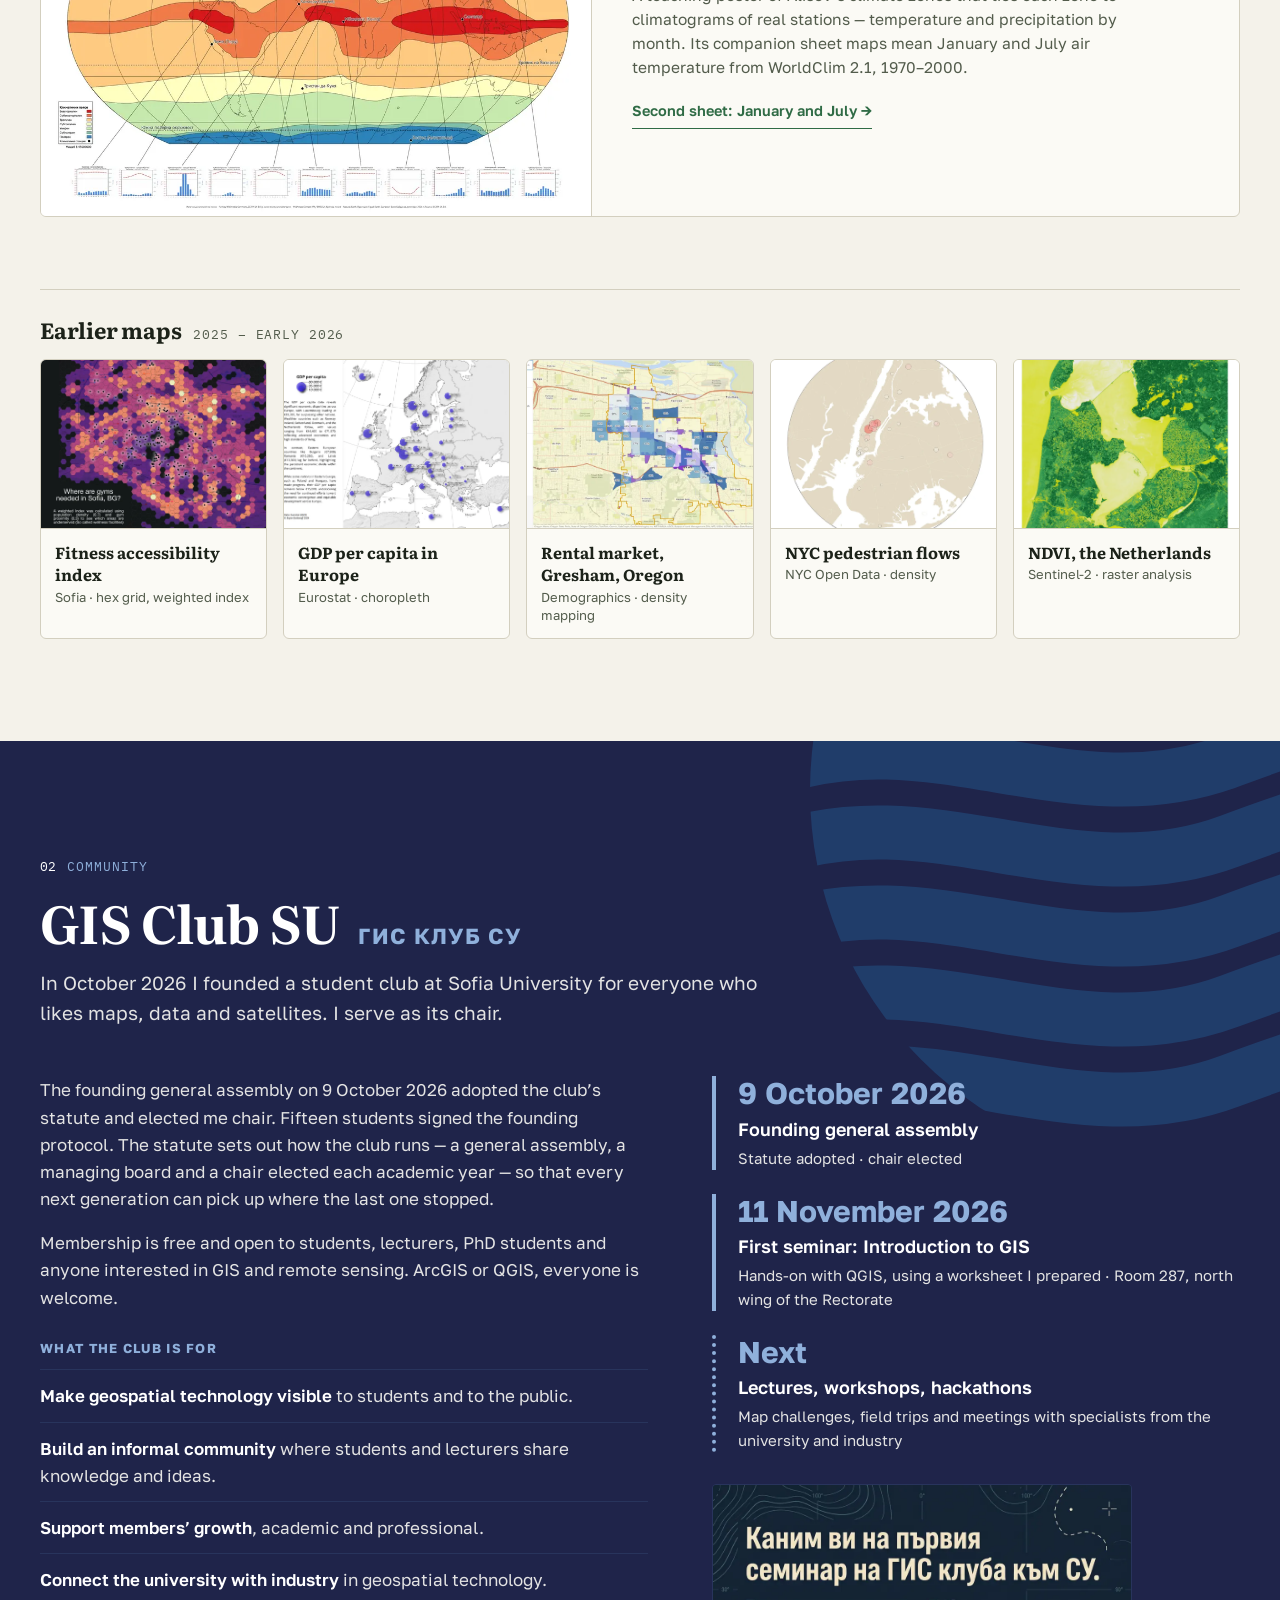
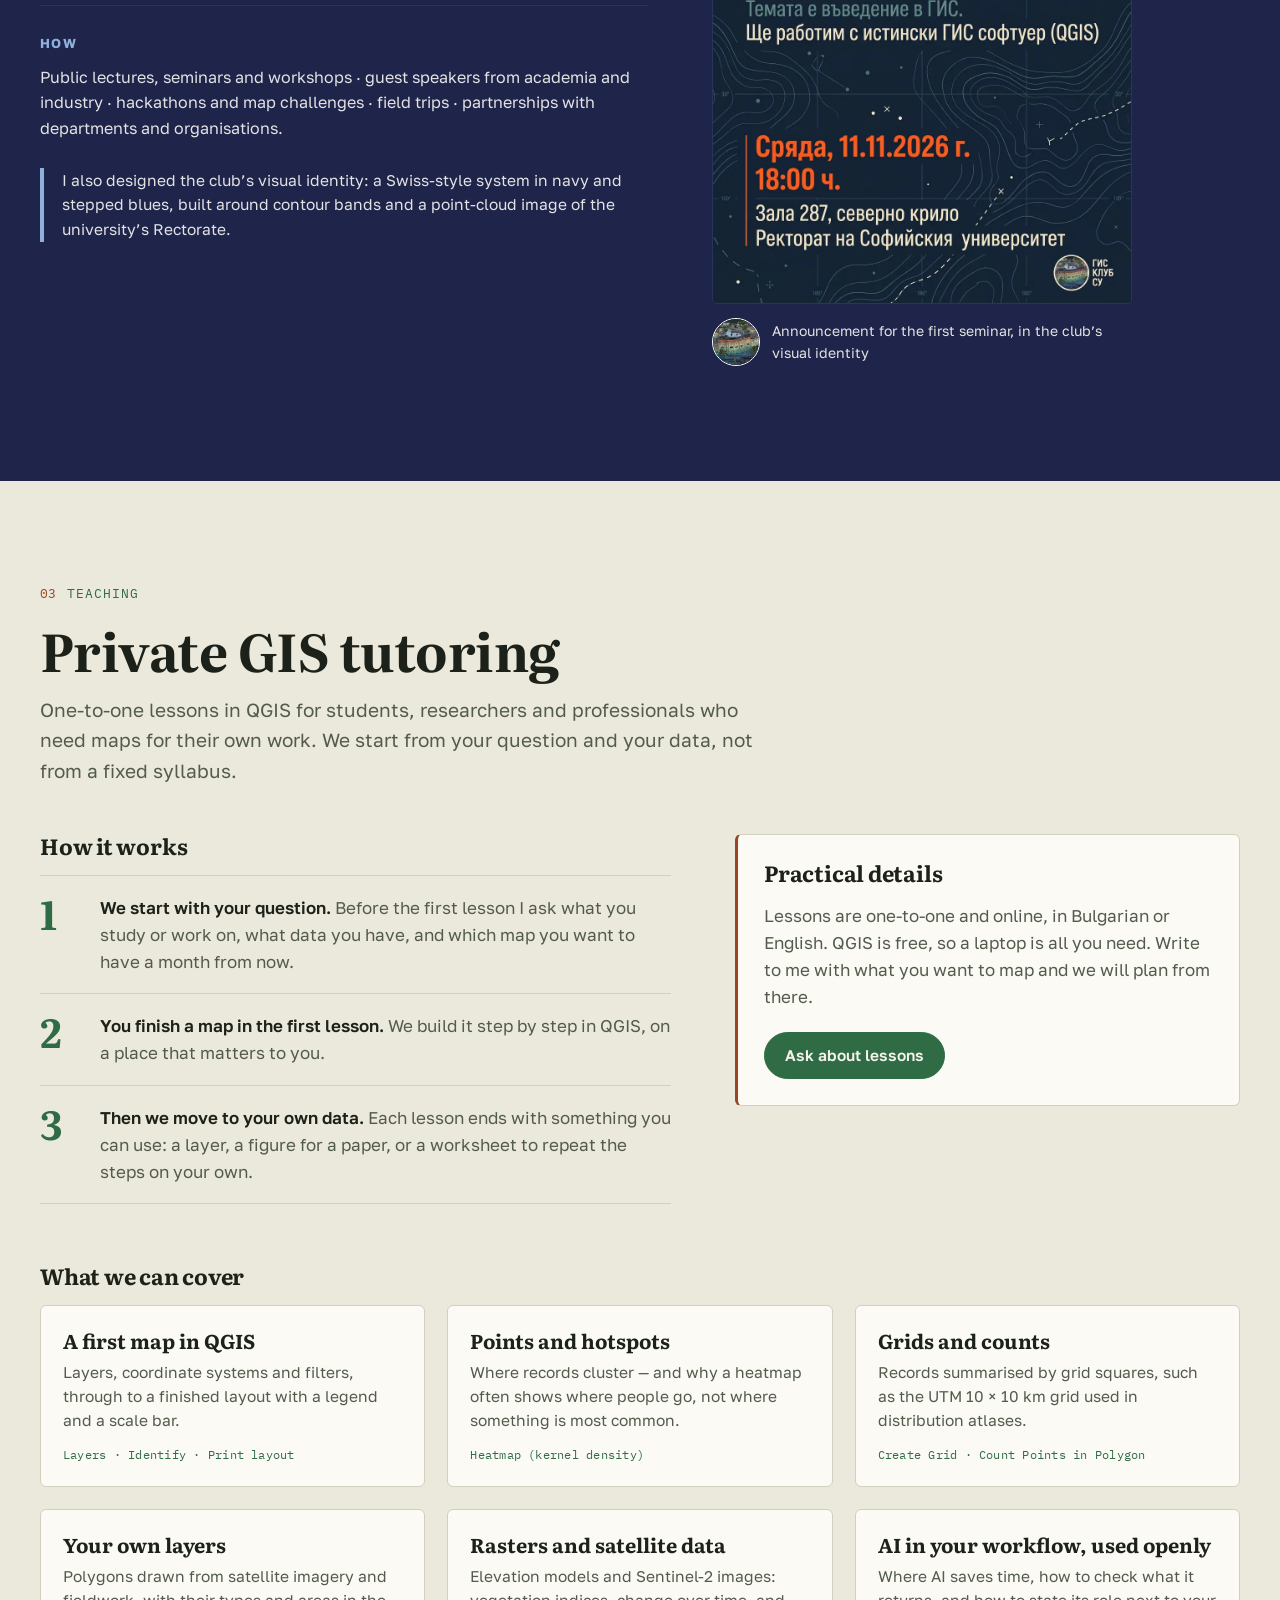
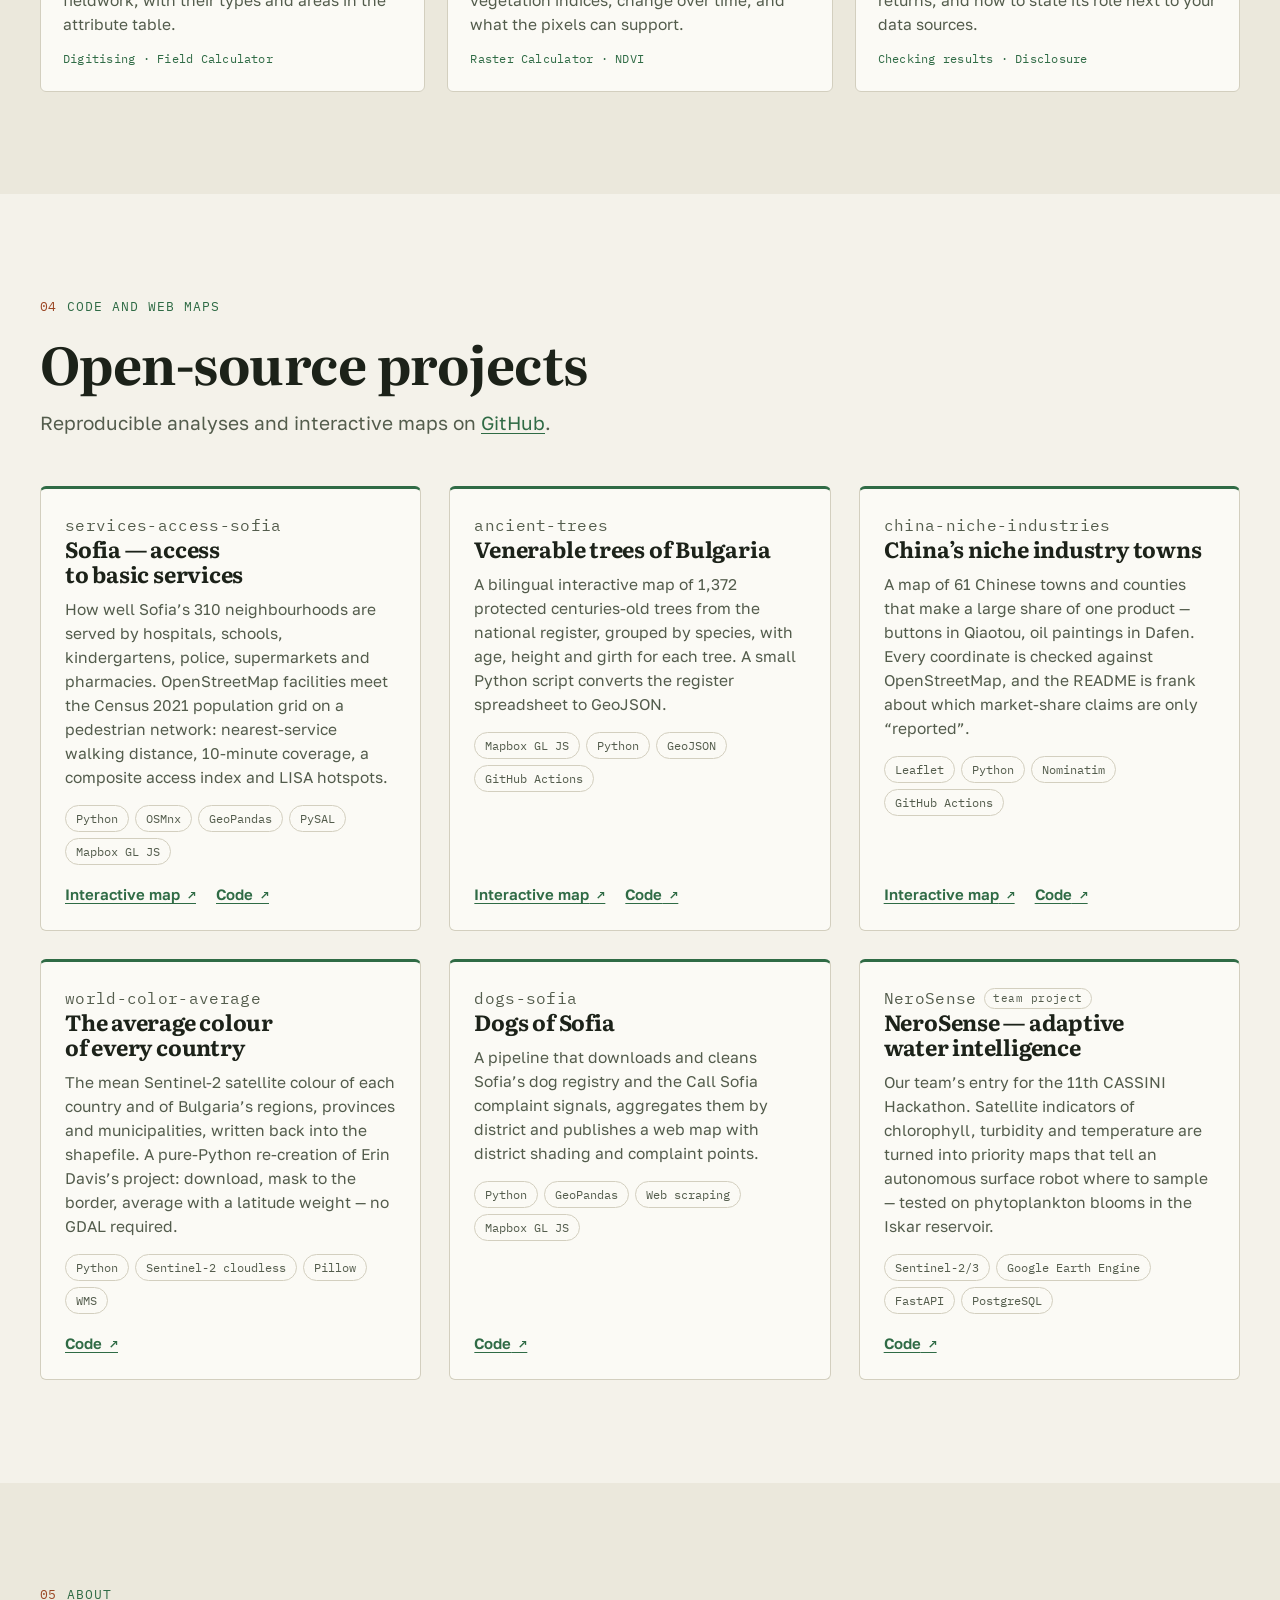
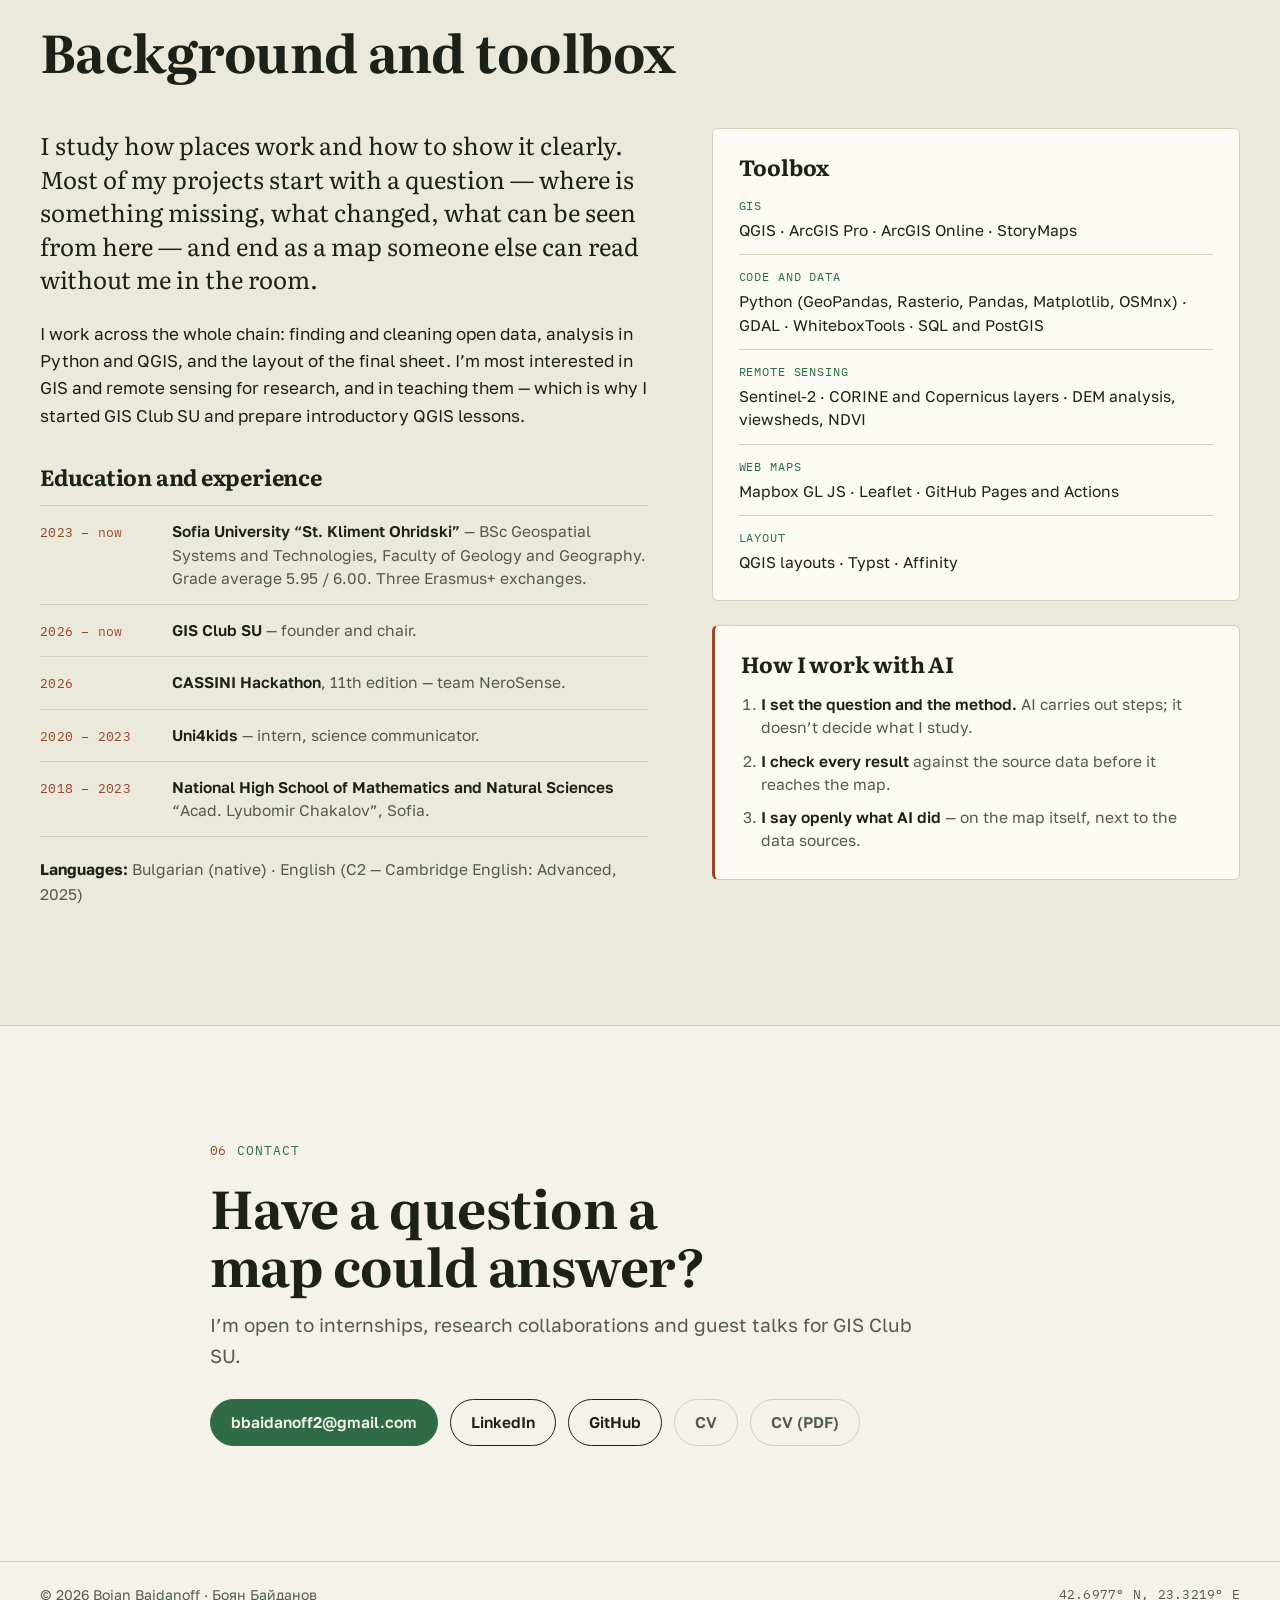
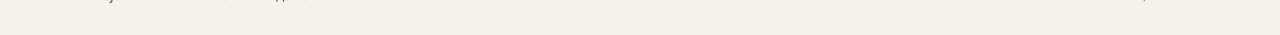
==== commit 8fac5613: "Translate site, interface and hero text to Bulgarian; rebuild pages Co-Authored-By: Claude Opus 5.5 " ====
--- a/index.html
+++ b/index.html
@@ -71,9 +71,9 @@
   </svg>
   <div class="wrap hero-grid">
     <div class="hero-text">
-      <p class="eyebrow"><span class="dot"></span>42°41′ N · 23°19′ E — Sofia, Bulgaria</p>
+      <p class="eyebrow"><span class="dot"></span>42°41′ N · 23°19′ E - Sofia, Bulgaria</p>
       <h1>Bojan Baidanoff</h1>
-      <p class="hero-lead">I make maps that answer a question — atlases, research posters and web maps built from open spatial data.</p>
+      <p class="hero-lead">I make maps that answer questions: atlases, research posters and web maps built from open spatial data.</p>
       <p class="hero-sub">Third-year student of Geospatial Systems and Technologies at Sofia University “St. Kliment Ohridski”, and founder of <a href="#club">GIS Club SU</a>.</p>
       <div class="cta-row">
         <a class="btn btn-primary" href="#work">See the work</a>
@@ -94,9 +94,9 @@
   <div class="wrap">
     <dl class="facts">
       <div><dt>36</dt><dd>map sheets in the V4+2 atlas, redrawn from open data</dd></div>
-      <div><dt>1,372</dt><dd>protected trees in my interactive map of Bulgaria’s register</dd></div>
-      <div><dt>310</dt><dd>Sofia neighbourhoods scored for walking access to services</dd></div>
+      <div><dt>500</dt><dd>GB of data analysed</dd></div>
       <div><dt>15</dt><dd>founding members of GIS Club SU, which I chair</dd></div>
+      <div><dt>20</dt><dd>students learning QGIS in the GIS Club</dd></div>
     </dl>
   </div>
 </section>
@@ -117,7 +117,6 @@
           <p class="kicker">Atlas · October 2026</p>
           <h3>V4+2 Map Atlas</h3>
           <p>A 36-sheet A3 atlas rebuilt for the <em>Common Spatial Development Strategy of the V4+2 Countries</em> — Czechia, Hungary, Poland, Slovakia, Bulgaria and Romania. It keeps the themes of the 2014 original, but every map is redrawn from the latest open data with one legend system, one typeface and one palette, so sheets can be compared at a glance.</p>
-          <p>The barriers chapter adds a conflict analysis of planned transport infrastructure against Natura 2000 sites and high mountains.</p>
         </div>
         <div class="feature-aside">
           <dl class="mini-facts">
